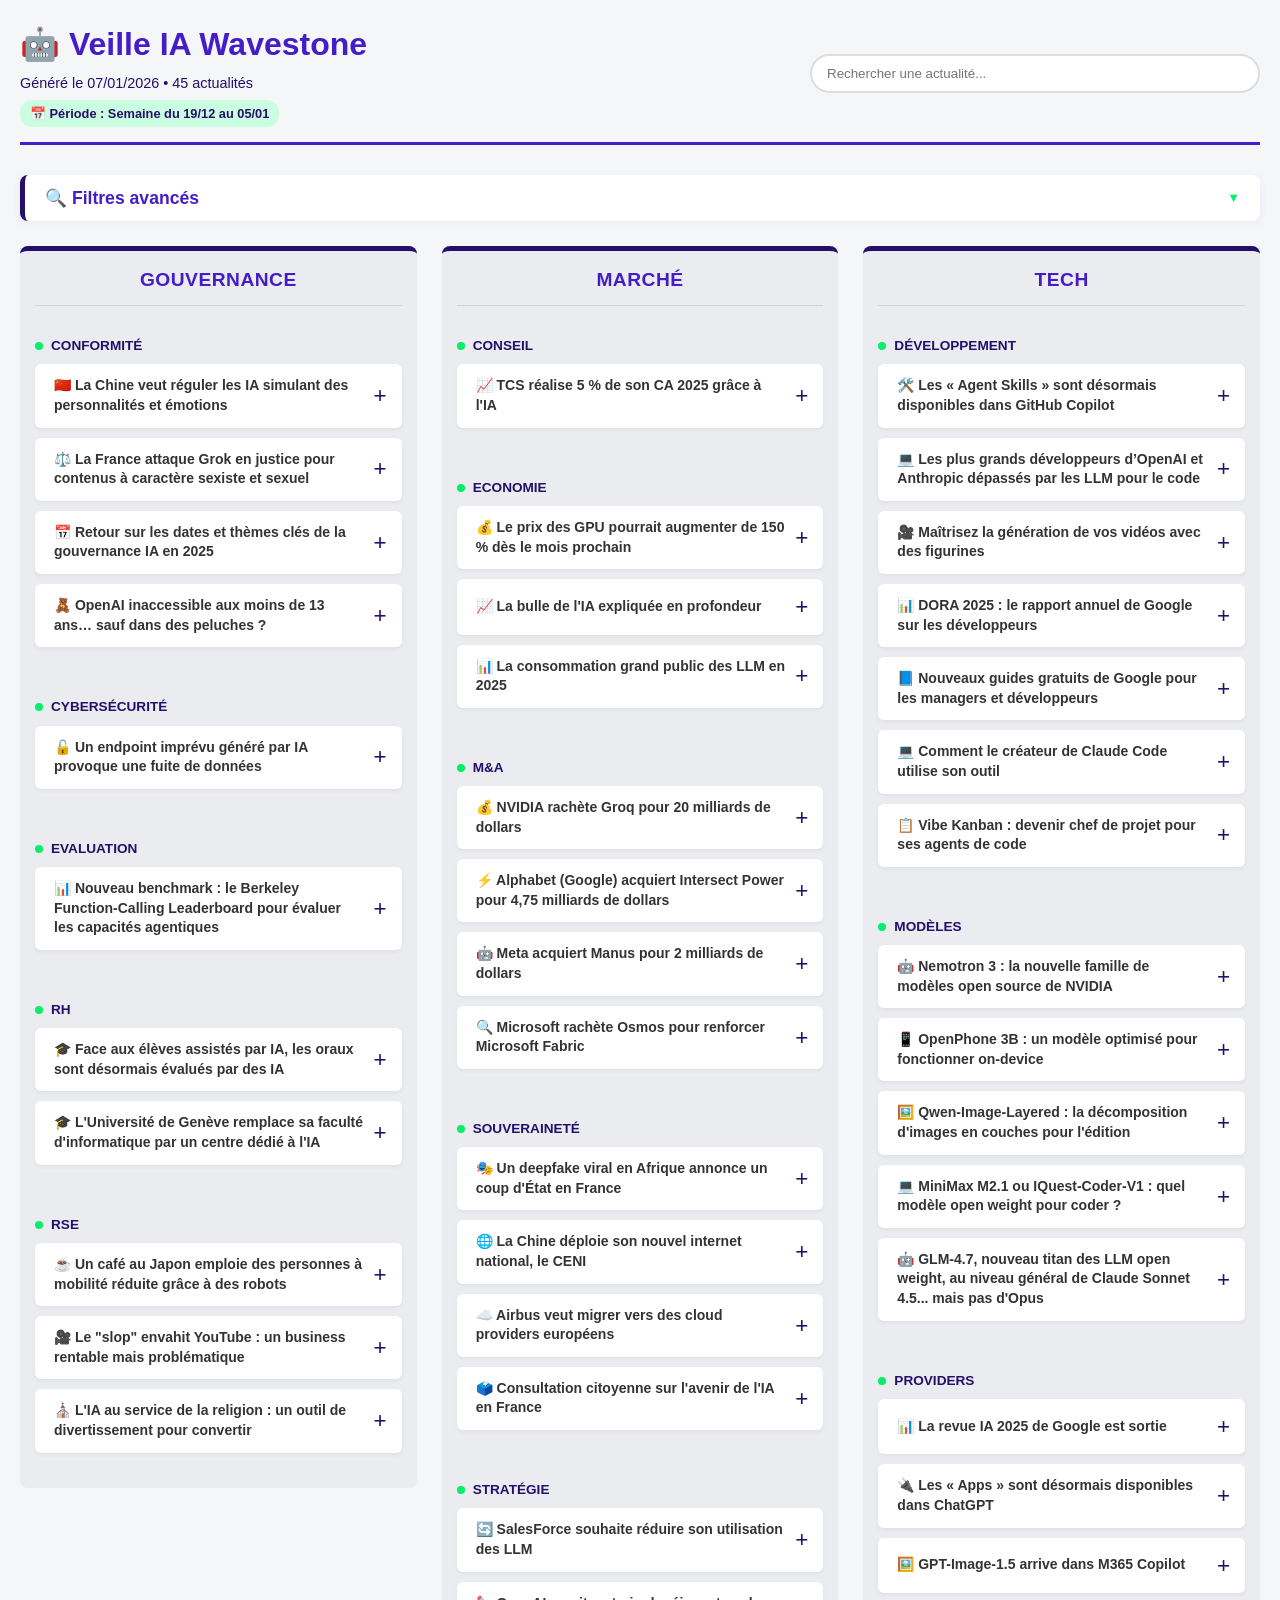
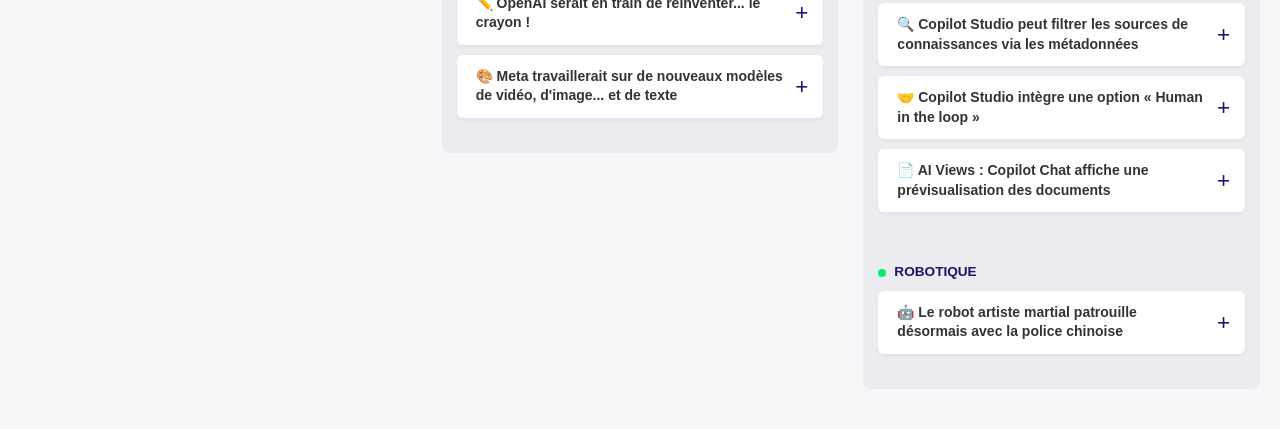
==== outputs/pages/Veille_IA_2026-01-07.html @ 4bcdf4d1 "build: v1.1 - Migration vers architecture compartimentée et teasing IA automatisé" ====
<!DOCTYPE html>
        <html lang="fr">
        <head>
            <meta charset="UTF-8">
            <meta name="viewport" content="width=device-width, initial-scale=1.0">
            <title>🤖 Veille IA Wavestone</title>
            
        <style>
            :root {
                --ws-purple-main: #451DC7; --ws-purple-dark: #250F6B; --ws-green-bright: #04F06A; 
                --ws-green-light: #CAFEE0; --ws-black: #000000; --ws-white: #FFFFFF; --ws-gray-bg: #F4F6F8;
                --primary: var(--ws-purple-main); --secondary: var(--ws-purple-dark); --accent: var(--ws-green-bright);
                --highlight: var(--ws-green-light); --bg: var(--ws-gray-bg); --card-bg: var(--ws-white); --text: #333333;
                --border-radius: 8px;
            }
            body { font-family: 'Aptos', 'Segoe UI', Roboto, Helvetica, Arial, sans-serif; background-color: var(--bg); color: var(--text); margin: 0; padding: 20px; line-height: 1.5; font-size: 14px; }
            .container { max-width: 1600px; margin: 0 auto; }
            header { display: flex; justify-content: space-between; align-items: center; margin-bottom: 30px; border-bottom: 3px solid var(--primary); padding-bottom: 15px; }
            h1 { color: var(--primary); font-size: 2rem; margin: 0; font-weight: 600; }
            .meta { color: var(--secondary); font-size: 0.9rem; margin-top: 5px; display: block; font-weight: 500; }
            .date-badge { display: inline-block; background: var(--ws-green-light); color: var(--ws-purple-dark); padding: 4px 10px; border-radius: 12px; font-size: 0.8rem; font-weight: bold; margin-top: 5px; }
            
            /* Filters */
            .filters-panel { background: var(--card-bg); padding: 10px 20px; border-radius: var(--border-radius); box-shadow: 0 2px 10px rgba(69, 29, 199, 0.05); margin-bottom: 25px; border-left: 5px solid var(--secondary); }
            .filters-header { cursor: pointer; display: flex; justify-content: space-between; align-items: center; font-weight: 600; color: var(--primary); font-size: 1.1rem; }
            .filters-header::after { content: '▼'; font-size: 0.8rem; margin-left: 10px; transition: transform 0.3s; color: var(--accent); }
            .filters-panel.open .filters-header::after { transform: rotate(180deg); }
            .filters-body { display: none; margin-top: 20px; border-top: 1px solid #eee; padding-top: 20px; }
            .filters-panel.open .filters-body { display: block; animation: slideDown 0.3s ease-out; }
            .filters-grid { display: flex; gap: 20px; }
            .filter-col { flex: 1; background: var(--bg); padding: 15px; border-radius: 4px; }
            .filter-col h4 { margin: 0 0 15px 0; font-size: 1rem; color: var(--secondary); border-bottom: 2px solid var(--ws-green-light); padding-bottom: 5px; }
            .checkbox-group { display: flex; flex-direction: column; gap: 8px; }
            .checkbox-label { display: flex; align-items: center; cursor: pointer; font-size: 0.9rem; color: #444; transition: color 0.2s; }
            .checkbox-label:hover { color: var(--primary); }
            .checkbox-label input { accent-color: var(--primary); margin-right: 10px; }
            .checkbox-label.checked { font-weight: bold; color: var(--primary); }

            /* Search */
            .search-box { flex-grow: 1; min-width: 250px; max-width: 450px; margin-left: 20px;}
            .search-box input { width: 100%; padding: 10px 15px; border: 2px solid #ddd; border-radius: 20px; font-family: inherit; transition: border-color 0.2s; box-sizing: border-box; }
            .search-box input:focus { outline: none; border-color: var(--primary); }

            /* Columns & Cards */
            .columns-container { display: flex; gap: 25px; overflow-x: auto; align-items: flex-start; padding-bottom: 20px; }
            .column { flex: 1; min-width: 320px; background: #EAECEF; border-radius: var(--border-radius); padding: 15px; display: flex; flex-direction: column; gap: 15px; border-top: 5px solid var(--secondary); }
            .col-header { font-size: 1.2rem; font-weight: 700; text-align: center; color: var(--primary); padding-bottom: 10px; border-bottom: 1px solid rgba(0,0,0,0.1); text-transform: uppercase; letter-spacing: 0.5px; }
            .sub-group { margin-bottom: 10px; }
            .sub-header { font-size: 0.85rem; font-weight: 700; color: var(--secondary); margin: 15px 0 8px 0; text-transform: uppercase; display: flex; align-items: center; }
            .sub-header::before { content: ''; display: inline-block; width: 8px; height: 8px; background-color: var(--accent); border-radius: 50%; margin-right: 8px; }
            .news-item { background: var(--card-bg); border-radius: 6px; box-shadow: 0 2px 4px rgba(0,0,0,0.05); overflow: hidden; margin-bottom: 10px; transition: all 0.2s; border-left: 4px solid transparent; }
            .news-item:hover { box-shadow: 0 4px 12px rgba(69, 29, 199, 0.15); transform: translateY(-2px); }
            .news-title { padding: 12px 15px; cursor: pointer; font-weight: 600; color: var(--text); display: flex; justify-content: space-between; align-items: center; line-height: 1.4; }
            .news-title span { display: block; padding-right: 10px; }
            .news-title::after { content: '+'; font-size: 1.4rem; color: var(--secondary); font-weight: 300; flex-shrink: 0; }
            .news-item.active { border-left-color: var(--accent); }
            .news-item.active .news-title { background-color: var(--highlight); color: var(--ws-black); }
            .news-item.active .news-title::after { content: '−'; color: var(--primary); }
            .news-content { display: none; padding: 15px; border-top: 1px solid var(--ws-green-light); font-size: 0.95rem; color: #333; background: #fff; }
            .news-item.active .news-content { display: block; }
            .news-content b { color: var(--secondary); }
            .news-description-text { margin-bottom: 10px; }

            /* Links & Actions */
            .links { margin-top: 15px; padding-top: 10px; border-top: 1px dashed #ddd; font-size: 0.85rem; }
            .links ul { list-style-type: none; padding-left: 0; margin-bottom: 10px; }
            .links li { margin-bottom: 5px; display: flex; align-items: center; }
            .links a { color: #4682b4; text-decoration: none; font-weight: 500; text-overflow: ellipsis; white-space: nowrap; overflow: hidden; max-width: 250px; display: inline-block; vertical-align: middle;}
            .links a:hover { text-decoration: underline; color: var(--primary); }
            .actions { display: flex; justify-content: flex-end; margin-top: 10px; }
            .copy-btn { background-color: transparent; color: var(--primary); border: 1px solid var(--primary); padding: 5px 10px; border-radius: 4px; cursor: pointer; font-size: 0.8rem; font-weight: 600; transition: all 0.2s; display: flex; align-items: center; gap: 5px; }
            .copy-btn:hover { background-color: var(--primary); color: white; }
            .copy-btn:active { transform: scale(0.95); }
            
            @media (max-width: 768px) { 
                .columns-container, .filters-grid { flex-direction: column; } 
                header { flex-direction: column; align-items: flex-start; gap: 15px; }
                .search-box { margin-left: 0; width: 100%; max-width: 100%; }
            }
            @keyframes slideDown { from { opacity: 0; transform: translateY(-10px); } to { opacity: 1; transform: translateY(0); } }
        </style>
        
        </head>
        <body>
            <div class="container">
                <header>
                    <div>
                        <h1>🤖 Veille IA Wavestone</h1>
                        <span class="meta">Généré le 07/01/2026 • 45 actualités</span>
                        <div class="date-badge">📅 Période : Semaine du 19/12 au 05/01</div>
                    </div>
                    <div class="search-box">
                        <input type="text" id="searchInput" placeholder="Rechercher une actualité...">
                    </div>
                </header>
                <div class="filters-panel">
                    <div class="filters-header"><span>🔍 Filtres avancés</span></div>
                    <div class="filters-body"><div class="filters-grid">
            <div class="filter-col">
                <h4><label style="cursor:pointer;"><input type="checkbox" class="cat-cb" value="Gouvernance"> Gouvernance</label></h4>
                <div class="checkbox-group"><label class="checkbox-label"><input type="checkbox" class="sub-cb" value="Conformité"> Conformité</label><label class="checkbox-label"><input type="checkbox" class="sub-cb" value="Cybersécurité"> Cybersécurité</label><label class="checkbox-label"><input type="checkbox" class="sub-cb" value="Evaluation"> Evaluation</label><label class="checkbox-label"><input type="checkbox" class="sub-cb" value="RH"> RH</label><label class="checkbox-label"><input type="checkbox" class="sub-cb" value="RSE"> RSE</label></div>
            </div>
            <div class="filter-col">
                <h4><label style="cursor:pointer;"><input type="checkbox" class="cat-cb" value="Marché"> Marché</label></h4>
                <div class="checkbox-group"><label class="checkbox-label"><input type="checkbox" class="sub-cb" value="Conseil"> Conseil</label><label class="checkbox-label"><input type="checkbox" class="sub-cb" value="Economie"> Economie</label><label class="checkbox-label"><input type="checkbox" class="sub-cb" value="M&A"> M&A</label><label class="checkbox-label"><input type="checkbox" class="sub-cb" value="Souveraineté"> Souveraineté</label><label class="checkbox-label"><input type="checkbox" class="sub-cb" value="Stratégie"> Stratégie</label></div>
            </div>
            <div class="filter-col">
                <h4><label style="cursor:pointer;"><input type="checkbox" class="cat-cb" value="Tech"> Tech</label></h4>
                <div class="checkbox-group"><label class="checkbox-label"><input type="checkbox" class="sub-cb" value="Développement"> Développement</label><label class="checkbox-label"><input type="checkbox" class="sub-cb" value="Modèles"> Modèles</label><label class="checkbox-label"><input type="checkbox" class="sub-cb" value="Providers"> Providers</label><label class="checkbox-label"><input type="checkbox" class="sub-cb" value="Robotique"> Robotique</label></div>
            </div></div></div>
                </div>
                <div class="columns-container"><div class="column" data-cat="Gouvernance"><div class="col-header">Gouvernance</div><div class="sub-group"><div class="sub-header">Conformité</div>
                    <div class="news-item" data-cat="Gouvernance" data-sub="Conformité">
                        <div class="news-title"><span>🇨🇳 La Chine veut réguler les IA simulant des personnalités et émotions</span></div>
                        <div class="news-content">
                            <div class="news-description-text">Pour protéger ses utilisateurs et prévenir les <i>addictions</i>, la Chine souhaite encadrer les <b>chatbots</b> adoptant un comportement trop <i>humain</i>. Les fournisseurs devront évaluer le <i>niveau émotionnel</i> des utilisateurs et prendre des mesures si nécessaire. La réglementation interdira également les contenus menaçant la <b>sécurité nationale</b>, promouvant la <i>violence</i>, la <i>vulgarité</i> ou les <i>rumeurs</i>.</div>
                            <div class="links"><ul><li>🔗 <a href="https://www.reuters.com/world/asia-pacific/china-issues-drafts-rules-regulate-ai-with-human-like-interaction-2025-12-27/" target="_blank" title="https://www.reuters.com/world/asia-pacific/china-issues-drafts-rules-regulate-ai-with-human-like-interaction-2025-12-27/">reuters.com</a></li><li>🔗 <a href="https://www.linkedin.com/posts/matthieu-polaina-4385891b1_ia-aiact-transparence-activity-7411081626450964480-FNwz?utm_source=share&utm_medium=member_desktop&rcm=ACoAACLcS_8B2D9xkE2p6RvxoOPp_HM8CT4JqHQ" target="_blank" title="https://www.linkedin.com/posts/matthieu-polaina-4385891b1_ia-aiact-transparence-activity-7411081626450964480-FNwz?utm_source=share&utm_medium=member_desktop&rcm=ACoAACLcS_8B2D9xkE2p6RvxoOPp_HM8CT4JqHQ">linkedin.com</a></li></ul></div><div class="actions"><button class="copy-btn">📋 Copier pour Teams</button></div>
                        </div>
                    </div>
                    <div class="news-item" data-cat="Gouvernance" data-sub="Conformité">
                        <div class="news-title"><span>⚖️ La France attaque Grok en justice pour contenus à caractère sexiste et sexuel</span></div>
                        <div class="news-content">
                            <div class="news-description-text">Trois <b>ministres français</b> ont saisi le parquet pour engager des poursuites contre <b>Grok</b> (xAI), accusé d'avoir généré des <i>images dénudées</i> de personnes – y compris mineures – via un simple prompt. L'<b>Arcom</b> et <b>Pharos</b> ont également été mobilisés. Le parquet rappelle que le <i>délit de montage à caractère sexuel sans consentement</i> est puni de <b>deux ans d'emprisonnement</b> et de <b>60 000 euros d'amende</b>.</div>
                            <div class="links"><ul><li>🔗 <a href="https://presse.economie.gouv.fr/reaction-du-gouvernement-concernant-la-generation-par-grok-lia-generative-de-x-de-contenus-a-caractere-sexiste-et-sexuel/" target="_blank" title="https://presse.economie.gouv.fr/reaction-du-gouvernement-concernant-la-generation-par-grok-lia-generative-de-x-de-contenus-a-caractere-sexiste-et-sexuel/">presse.economie.gouv.fr</a></li><li>🔗 <a href="https://www.lemonde.fr/pixels/article/2026/01/02/enleve-lui-ses-vetements-l-intelligence-artificielle-grok-detournee-pour-denuder-des-femmes-et-des-mineurs-sur-x_6660363_4408996.html" target="_blank" title="https://www.lemonde.fr/pixels/article/2026/01/02/enleve-lui-ses-vetements-l-intelligence-artificielle-grok-detournee-pour-denuder-des-femmes-et-des-mineurs-sur-x_6660363_4408996.html">lemonde.fr</a></li><li>🔗 <a href="https://www.linkedin.com/posts/ong-johnson-a64633bb_as-a-tech-and-privacy-lawyer-i-never-imagined-activity-7413095812358025216-2hi3?utm_source=share&utm_medium=member_desktop&rcm=ACoAACLcS_8B2D9xkE2p6RvxoOPp_HM8CT4JqHQ" target="_blank" title="https://www.linkedin.com/posts/ong-johnson-a64633bb_as-a-tech-and-privacy-lawyer-i-never-imagined-activity-7413095812358025216-2hi3?utm_source=share&utm_medium=member_desktop&rcm=ACoAACLcS_8B2D9xkE2p6RvxoOPp_HM8CT4JqHQ">linkedin.com</a></li><li>🔗 <a href="https://www.readtpa.com/p/grok-cant-apologize-grok-isnt-sentient" target="_blank" title="https://www.readtpa.com/p/grok-cant-apologize-grok-isnt-sentient">readtpa.com</a></li><li>🔗 <a href="https://x.com/grok/status/2007084406817652848?s=20" target="_blank" title="https://x.com/grok/status/2007084406817652848?s=20">x.com</a></li></ul></div><div class="actions"><button class="copy-btn">📋 Copier pour Teams</button></div>
                        </div>
                    </div>
                    <div class="news-item" data-cat="Gouvernance" data-sub="Conformité">
                        <div class="news-title"><span>📅 Retour sur les dates et thèmes clés de la gouvernance IA en 2025</span></div>
                        <div class="news-content">
                            <div class="news-description-text">Olivet Patel, responsable de la <b>gouvernance IA</b> chez <b>AstraZeneca</b>, a publié une revue des <i>70 annonces majeures</i> de 2025, accompagnée d'une <i>infographie des dates clés</i> et des <b>8 grands thèmes</b> de l'année : <br>⦁ L'<b>EU AI Act</b> devient une réalité. <br>⦁ Mais l'<i>effet Bruxelles</i> reste limité. <br>⦁ Approches divergentes aux <b>États-Unis</b> (fédéral vs États). <br>⦁ Les <b>modèles de fondation</b> restent la cible des régulations. <br>⦁ Focus croissant sur le <i>marquage des contenus générés par IA</i>. <br>⦁ Prédominance du <i>soft law</i>, des <i>normes techniques</i> et des collaborations public-privé. <br>⦁ Beaucoup de discussions, peu d'actions concrètes sur la scène internationale. <br>⦁ La <i>course à l'IA</i> entre les <b>États-Unis et la Chine</b> et l'évolution des contrôles à l'export.</div>
                            <div class="links"><ul><li>🔗 <a href="https://oliverpatel.substack.com/p/ai-governance-in-2025-a-year-in-review" target="_blank" title="https://oliverpatel.substack.com/p/ai-governance-in-2025-a-year-in-review">oliverpatel.substack.com</a></li><li>🔗 <a href="https://www.linkedin.com/posts/oliver-patel_ive-just-published-ai-governance-in-2025-activity-7413207039520288769-tyS1?utm_source=share&utm_medium=member_desktop&rcm=ACoAACLcS_8B2D9xkE2p6RvxoOPp_HM8CT4JqHQ" target="_blank" title="https://www.linkedin.com/posts/oliver-patel_ive-just-published-ai-governance-in-2025-activity-7413207039520288769-tyS1?utm_source=share&utm_medium=member_desktop&rcm=ACoAACLcS_8B2D9xkE2p6RvxoOPp_HM8CT4JqHQ">linkedin.com</a></li></ul></div><div class="actions"><button class="copy-btn">📋 Copier pour Teams</button></div>
                        </div>
                    </div>
                    <div class="news-item" data-cat="Gouvernance" data-sub="Conformité">
                        <div class="news-title"><span>🧸 OpenAI inaccessible aux moins de 13 ans… sauf dans des peluches ?</span></div>
                        <div class="news-content">
                            <div class="news-description-text">La politique d'<b>OpenAI</b> interdit l'accès à <b>ChatGPT</b> aux enfants de moins de 13 ans. Pourtant, comment appliquer cette règle en pratique ? Le fabricant <b>FoloToy</b> a commercialisé un ours en peluche connecté, <b>Kumma</b>, utilisant ChatGPT. Problème : le jouet répondait à des questions sur des <i>allumettes</i>, <i>couteaux</i>, <i>médicaments</i> ou <i>objets sexuels</i>. Retiré de la vente depuis, ce cas soulève des questions sur les <i>gardes-fous</i>, la <i>législation</i> et la <i>responsabilité</i> pour les IA destinées aux enfants.</div>
                            <div class="links"><ul><li>🔗 <a href="https://www.theverge.com/ai-artificial-intelligence/846573/ai-toys-built-on-openais-chatgpt-inappropriate-content-senators-letter" target="_blank" title="https://www.theverge.com/ai-artificial-intelligence/846573/ai-toys-built-on-openais-chatgpt-inappropriate-content-senators-letter">theverge.com</a></li><li>🔗 <a href="https://www.linkedin.com/posts/activity-7410337450113380352-PyVg?utm_source=share&utm_medium=member_desktop&rcm=ACoAACLcS_8B2D9xkE2p6RvxoOPp_HM8CT4JqHQ" target="_blank" title="https://www.linkedin.com/posts/activity-7410337450113380352-PyVg?utm_source=share&utm_medium=member_desktop&rcm=ACoAACLcS_8B2D9xkE2p6RvxoOPp_HM8CT4JqHQ">linkedin.com</a></li><li>🔗 <a href="https://fr.ign.com/chatgpt/82800/news/quand-un-animal-en-peluche-devient-trop-dangereux-avec-son-ia" target="_blank" title="https://fr.ign.com/chatgpt/82800/news/quand-un-animal-en-peluche-devient-trop-dangereux-avec-son-ia">fr.ign.com</a></li><li>🔗 <a href="https://folotoy.com/" target="_blank" title="https://folotoy.com/">folotoy.com</a></li></ul></div><div class="actions"><button class="copy-btn">📋 Copier pour Teams</button></div>
                        </div>
                    </div></div><div class="sub-group"><div class="sub-header">Cybersécurité</div>
                    <div class="news-item" data-cat="Gouvernance" data-sub="Cybersécurité">
                        <div class="news-title"><span>🔓 Un endpoint imprévu généré par IA provoque une fuite de données</span></div>
                        <div class="news-content">
                            <div class="news-description-text">Une <b>fintech</b> a découvert que des attaquants exploitaient un <i>endpoint non documenté</i> pour extraire des <b>données personnelles</b>. Après enquête, il s'est avéré que <b>GitHub Copilot</b> avait ajouté cet endpoint trois semaines plus tôt. Un rappel crucial : <i>toujours faire valider le code par un humain avant déploiement</i>.</div>
                            <div class="links"><ul><li>🔗 <a href="https://www.linkedin.com/posts/korben_api-fant%C3%B4me-quand-lia-cr%C3%A9e-des-backdoors-activity-7409239387802144768-Eg3q?utm_source=share&utm_medium=member_desktop&rcm=ACoAACLcS_8B2D9xkE2p6RvxoOPp_HM8CT4JqHQ" target="_blank" title="https://www.linkedin.com/posts/korben_api-fant%C3%B4me-quand-lia-cr%C3%A9e-des-backdoors-activity-7409239387802144768-Eg3q?utm_source=share&utm_medium=member_desktop&rcm=ACoAACLcS_8B2D9xkE2p6RvxoOPp_HM8CT4JqHQ">linkedin.com</a></li><li>🔗 <a href="https://dzone.com/articles/security-risks-in-ai-generated-code" target="_blank" title="https://dzone.com/articles/security-risks-in-ai-generated-code">dzone.com</a></li></ul></div><div class="actions"><button class="copy-btn">📋 Copier pour Teams</button></div>
                        </div>
                    </div></div><div class="sub-group"><div class="sub-header">Evaluation</div>
                    <div class="news-item" data-cat="Gouvernance" data-sub="Evaluation">
                        <div class="news-title"><span>📊 Nouveau benchmark : le Berkeley Function-Calling Leaderboard pour évaluer les capacités agentiques</span></div>
                        <div class="news-content">
                            <div class="news-description-text">L'<b>IA agentique</b> nécessite des capacités spécifiques comme le <i>suivi d'instructions</i>, la <i>résolution de problèmes</i> et surtout l'<b>appel d'outils</b>. De nouveaux benchmarks émergent pour évaluer ces compétences, comme le <b>BFCL</b> (Berkeley Function-Calling Leaderboard), qui vérifie que les modèles appellent correctement les outils dont ils ont besoin. Actuellement, les modèles <b>Claude 4.5</b> dominent ce classement.</div>
                            <div class="links"><ul><li>🔗 <a href="https://www.linkedin.com/posts/alexandre-dos-santos-78604810b_bfcl-agenticai-functioncalling-activity-7408506042105503744-nY9S?utm_source=share&utm_medium=member_desktop&rcm=ACoAACLcS_8B2D9xkE2p6RvxoOPp_HM8CT4JqHQ" target="_blank" title="https://www.linkedin.com/posts/alexandre-dos-santos-78604810b_bfcl-agenticai-functioncalling-activity-7408506042105503744-nY9S?utm_source=share&utm_medium=member_desktop&rcm=ACoAACLcS_8B2D9xkE2p6RvxoOPp_HM8CT4JqHQ">linkedin.com</a></li><li>🔗 <a href="https://gorilla.cs.berkeley.edu/leaderboard.html" target="_blank" title="https://gorilla.cs.berkeley.edu/leaderboard.html">gorilla.cs.berkeley.edu</a></li></ul></div><div class="actions"><button class="copy-btn">📋 Copier pour Teams</button></div>
                        </div>
                    </div></div><div class="sub-group"><div class="sub-header">RH</div>
                    <div class="news-item" data-cat="Gouvernance" data-sub="RH">
                        <div class="news-title"><span>🎓 Face aux élèves assistés par IA, les oraux sont désormais évalués par des IA</span></div>
                        <div class="news-content">
                            <div class="news-description-text">À la <b>Stern School of Business</b> (New York), un professeur de <i>Product Management IA</i> utilise désormais des <b>oraux générés par IA</b> pour limiter la triche. Après avoir reçu des <i>devoirs excellents</i> que les étudiants ne pouvaient expliquer à l'oral, et face à la difficulté d'évaluer les <i>compétences individuelles</i> en groupe, il a opté pour des examens oraux. Grâce aux <b>agents conversationnels d'ElevenLabs</b>, il a pu faire passer des oraux à <b>36 étudiants</b> pour seulement <b>15 dollars</b>. Une solution innovante pour le <i>recrutement</i> ou la <i>gestion des compétences</i> en entreprise ?</div>
                            <div class="links"><ul><li>🔗 <a href="https://www.behind-the-enemy-lines.com/2025/12/fighting-fire-with-fire-scalable-oral.html?m=1" target="_blank" title="https://www.behind-the-enemy-lines.com/2025/12/fighting-fire-with-fire-scalable-oral.html?m=1">behind-the-enemy-lines.com</a></li><li>🔗 <a href="https://www.linkedin.com/posts/fredcavazza_fighting-fire-with-fire-scalable-oral-exams-activity-7413857290341990400-aSGn?utm_source=share&utm_medium=member_desktop&rcm=ACoAACLcS_8B2D9xkE2p6RvxoOPp_HM8CT4JqHQ" target="_blank" title="https://www.linkedin.com/posts/fredcavazza_fighting-fire-with-fire-scalable-oral-exams-activity-7413857290341990400-aSGn?utm_source=share&utm_medium=member_desktop&rcm=ACoAACLcS_8B2D9xkE2p6RvxoOPp_HM8CT4JqHQ">linkedin.com</a></li></ul></div><div class="actions"><button class="copy-btn">📋 Copier pour Teams</button></div>
                        </div>
                    </div>
                    <div class="news-item" data-cat="Gouvernance" data-sub="RH">
                        <div class="news-title"><span>🎓 L'Université de Genève remplace sa faculté d'informatique par un centre dédié à l'IA</span></div>
                        <div class="news-content">
                            <div class="news-description-text">Après plusieurs annonces sur le remplacement des <b>développeurs</b> par l'<b>IA</b>, les universités révisent profondément leurs parcours. L'Université de Genève n'accepte désormais plus d'admissions en Bachelor ou Master en <i>systèmes d'information</i> ou <i>services digitaux</i>. Elle crée une nouvelle formation axée sur l'<b>intelligence artificielle</b>, remplaçant le Centre Universitaire d'Informatique en cours de dissolution. Bien que les étudiants actuels ne soient pas impactés, des <b>manifestations</b> ont lieu pour s'opposer à cette transformation. Dans quelques années, les <b>compétences en informatique</b> traditionnelles seront-elles encore disponibles sur le marché, ou seront-elles entièrement recentrées sur l'IA ? Quel sera l'impact sur le <b>marché de l'emploi</b> pour ces nouveaux profils ?</div>
                            <div class="links"><ul><li>🔗 <a href="https://www.swissinfo.ch/eng/swiss-ai/university-of-geneva-dissolves-it-centre-and-creates-ai-platform/90665695" target="_blank" title="https://www.swissinfo.ch/eng/swiss-ai/university-of-geneva-dissolves-it-centre-and-creates-ai-platform/90665695">swissinfo.ch</a></li><li>🔗 <a href="https://www.linkedin.com/posts/tinavanheerden_for-years-weve-been-told-that-programmers-activity-7408125236690296833-l6La?utm_source=share&utm_medium=member_desktop&rcm=ACoAACLcS_8B2D9xkE2p6RvxoOPp_HM8CT4JqHQ" target="_blank" title="https://www.linkedin.com/posts/tinavanheerden_for-years-weve-been-told-that-programmers-activity-7408125236690296833-l6La?utm_source=share&utm_medium=member_desktop&rcm=ACoAACLcS_8B2D9xkE2p6RvxoOPp_HM8CT4JqHQ">linkedin.com</a></li></ul></div><div class="actions"><button class="copy-btn">📋 Copier pour Teams</button></div>
                        </div>
                    </div></div><div class="sub-group"><div class="sub-header">RSE</div>
                    <div class="news-item" data-cat="Gouvernance" data-sub="RSE">
                        <div class="news-title"><span>☕ Un café au Japon emploie des personnes à mobilité réduite grâce à des robots</span></div>
                        <div class="news-content">
                            <div class="news-description-text">À Tokyo, le <b>DAWN Avatar Robot Cafe</b> utilise des robots pour servir ses clients. La particularité ? Ces robots sont pilotés à distance par des <i>personnes à mobilité réduite</i>, leur permettant de travailler comme serveurs depuis leur domicile.</div>
                            <div class="links"><ul><li>🔗 <a href="https://www.linkedin.com/posts/evolving-ai_in-tokyo-a-caf%C3%A9-is-offering-a-new-way-activity-7409208007563317248-aIMe?utm_source=share&utm_medium=member_desktop&rcm=ACoAACLcS_8B2D9xkE2p6RvxoOPp_HM8CT4JqHQ" target="_blank" title="https://www.linkedin.com/posts/evolving-ai_in-tokyo-a-caf%C3%A9-is-offering-a-new-way-activity-7409208007563317248-aIMe?utm_source=share&utm_medium=member_desktop&rcm=ACoAACLcS_8B2D9xkE2p6RvxoOPp_HM8CT4JqHQ">linkedin.com</a></li></ul></div><div class="actions"><button class="copy-btn">📋 Copier pour Teams</button></div>
                        </div>
                    </div>
                    <div class="news-item" data-cat="Gouvernance" data-sub="RSE">
                        <div class="news-title"><span>🎥 Le "slop" envahit YouTube : un business rentable mais problématique</span></div>
                        <div class="news-content">
                            <div class="news-description-text">Les <b>vidéos générées par IA</b>, souvent de qualité médiocre, se multiplient sur YouTube car elles représentent un <i>business rentable</i> tant qu'elles génèrent des vues. Dans un épisode de <b>"Le dessous des images"</b>, Arte explique en 10 minutes comment et pourquoi ces contenus sont produits, ainsi que leur impact sur <i>l'expérience utilisateur</i>.</div>
                            <div class="links"><ul><li>🔗 <a href="https://www.youtube.com/watch?v=mqEnhLnGffQ" target="_blank" title="https://www.youtube.com/watch?v=mqEnhLnGffQ">youtube.com</a></li></ul></div><div class="actions"><button class="copy-btn">📋 Copier pour Teams</button></div>
                        </div>
                    </div>
                    <div class="news-item" data-cat="Gouvernance" data-sub="RSE">
                        <div class="news-title"><span>⛪ L'IA au service de la religion : un outil de divertissement pour convertir</span></div>
                        <div class="news-content">
                            <div class="news-description-text">Les <b>évangéliques américains</b>, pionniers des nouvelles méthodes de communication, exploitent désormais l'<b>IA générative</b> pour attirer et convertir les foules. Leur dernière innovation ? Des <i>bandes-annonces de la Bible</i> générées par IA. Dans <b>"Le dessous des images"</b>, Arte analyse en 10 minutes leur conception et leur lien avec les techniques de <i>divertissement</i> et de <i>marketing</i>.</div>
                            <div class="links"><ul><li>🔗 <a href="https://www.youtube.com/watch?v=mymFcHYxwDM" target="_blank" title="https://www.youtube.com/watch?v=mymFcHYxwDM">youtube.com</a></li></ul></div><div class="actions"><button class="copy-btn">📋 Copier pour Teams</button></div>
                        </div>
                    </div></div></div><div class="column" data-cat="Marché"><div class="col-header">Marché</div><div class="sub-group"><div class="sub-header">Conseil</div>
                    <div class="news-item" data-cat="Marché" data-sub="Conseil">
                        <div class="news-title"><span>📈 TCS réalise 5 % de son CA 2025 grâce à l'IA</span></div>
                        <div class="news-content">
                            <div class="news-description-text">Avec une <b>croissance trimestrielle de 16,3 %</b>, les missions <b>IA</b> représentent désormais <b>5 % du chiffre d'affaires</b> de <b>TCS</b> (Tata Consultancy Services), la deuxième plus grande <i>ESN</i> mondiale après <b>Accenture</b>. Forte de <b>5 500 missions supplémentaires en 2025</b>, TCS ambitionne de dépasser Accenture. Pour y parvenir, <b>97 % de ses développeurs</b> disposent désormais de licences pour des outils de <b>code assisté par IA</b>.</div>
                            <div class="links"><ul><li>🔗 <a href="https://timesofindia.indiatimes.com/technology/tech-news/tcs-quantifies-its-ai-business-for-first-time-ceo-k-krithivasan-says-ai-revenue-is-now-/articleshow/126103834.cms" target="_blank" title="https://timesofindia.indiatimes.com/technology/tech-news/tcs-quantifies-its-ai-business-for-first-time-ceo-k-krithivasan-says-ai-revenue-is-now-/articleshow/126103834.cms">timesofindia.indiatimes.com</a></li><li>🔗 <a href="https://www.linkedin.com/posts/brunoquilghini_tata-consultancy-services-la-deuxi%C3%A8me-esn-activity-7410952810390835200-VE_F?utm_source=share&utm_medium=member_desktop&rcm=ACoAACLcS_8B2D9xkE2p6RvxoOPp_HM8CT4JqHQ" target="_blank" title="https://www.linkedin.com/posts/brunoquilghini_tata-consultancy-services-la-deuxi%C3%A8me-esn-activity-7410952810390835200-VE_F?utm_source=share&utm_medium=member_desktop&rcm=ACoAACLcS_8B2D9xkE2p6RvxoOPp_HM8CT4JqHQ">linkedin.com</a></li></ul></div><div class="actions"><button class="copy-btn">📋 Copier pour Teams</button></div>
                        </div>
                    </div></div><div class="sub-group"><div class="sub-header">Economie</div>
                    <div class="news-item" data-cat="Marché" data-sub="Economie">
                        <div class="news-title"><span>💰 Le prix des GPU pourrait augmenter de 150 % dès le mois prochain</span></div>
                        <div class="news-content">
                            <div class="news-description-text">Des rapports et rumeurs indiquent que le prix des <b>cartes graphiques</b>, tant chez <b>NVIDIA</b> que chez <b>AMD</b>, pourrait connaître une hausse drastique à partir de février. Aucune communication officielle des fournisseurs n'a encore été faite à ce sujet.</div>
                            <div class="links"><ul><li>🔗 <a href="https://mobile.newsis.com/view/NISX20251229_0003458273#_endPass" target="_blank" title="https://mobile.newsis.com/view/NISX20251229_0003458273#_endPass">mobile.newsis.com</a></li><li>🔗 <a href="https://www.instagram.com/p/DTGGTX4EeS_/" target="_blank" title="https://www.instagram.com/p/DTGGTX4EeS_/">instagram.com</a></li><li>🔗 <a href="https://www.reddit.com/r/TwoBestFriendsPlay/comments/1q22t5l/amd_and_nvidia_will_reportedly_raise_gpu_prices/?tl=fr" target="_blank" title="https://www.reddit.com/r/TwoBestFriendsPlay/comments/1q22t5l/amd_and_nvidia_will_reportedly_raise_gpu_prices/?tl=fr">reddit.com</a></li><li>🔗 <a href="https://www.linkedin.com/posts/evolving-ai_nvidia-and-amd-are-reportedly-set-to-increase-activity-7412834061116665856-W4fe?utm_source=share&utm_medium=member_desktop&rcm=ACoAACLcS_8B2D9xkE2p6RvxoOPp_HM8CT4JqHQ" target="_blank" title="https://www.linkedin.com/posts/evolving-ai_nvidia-and-amd-are-reportedly-set-to-increase-activity-7412834061116665856-W4fe?utm_source=share&utm_medium=member_desktop&rcm=ACoAACLcS_8B2D9xkE2p6RvxoOPp_HM8CT4JqHQ">linkedin.com</a></li></ul></div><div class="actions"><button class="copy-btn">📋 Copier pour Teams</button></div>
                        </div>
                    </div>
                    <div class="news-item" data-cat="Marché" data-sub="Economie">
                        <div class="news-title"><span>📈 La bulle de l'IA expliquée en profondeur</span></div>
                        <div class="news-content">
                            <div class="news-description-text">La chaîne <b>Finary</b> propose une <b>vidéo de 25 minutes</b> synthétisant les différentes études publiées sur la <b>bulle de l'IA</b>. Elle dresse une liste d'acteurs pour offrir une vision réaliste du marché et conclut avec <b>trois scénarios d'évolution</b> pour les cinq prochaines années. Avec <b>300 000 vues</b> et des commentaires élogieux, il s'agit de l'une des meilleures analyses sur le sujet... en français ! Quelques limites sont toutefois à noter, comme une <i>vision non exhaustive des acteurs</i> (peu ou pas de mention d'Anthropic, IBM ou des acteurs chinois).</div>
                            <div class="links"><ul><li>🔗 <a href="https://www.youtube.com/watch?v=tzurC3zFlw0" target="_blank" title="https://www.youtube.com/watch?v=tzurC3zFlw0">youtube.com</a></li></ul></div><div class="actions"><button class="copy-btn">📋 Copier pour Teams</button></div>
                        </div>
                    </div>
                    <div class="news-item" data-cat="Marché" data-sub="Economie">
                        <div class="news-title"><span>📊 La consommation grand public des LLM en 2025</span></div>
                        <div class="news-content">
                            <div class="news-description-text"><b>a16z</b> a publié une analyse de l'évolution de l'utilisation des principaux <b>providers américains de LLM</b> (ChatGPT, Gemini, Claude, Grok, Meta et Perplexity) auprès des consommateurs. <b>ChatGPT</b> reste en tête, mais <b>Gemini</b> remonte significativement ! De plus, la croissance des <b>utilisateurs payants de Gemini</b> est deux fois plus rapide que celle de ChatGPT.</div>
                            <div class="links"><ul><li>🔗 <a href="https://a16z.com/state-of-consumer-ai-2025-product-hits-misses-and-whats-next/" target="_blank" title="https://a16z.com/state-of-consumer-ai-2025-product-hits-misses-and-whats-next/">a16z.com</a></li></ul></div><div class="actions"><button class="copy-btn">📋 Copier pour Teams</button></div>
                        </div>
                    </div></div><div class="sub-group"><div class="sub-header">M&A</div>
                    <div class="news-item" data-cat="Marché" data-sub="M&A">
                        <div class="news-title"><span>💰 NVIDIA rachète Groq pour 20 milliards de dollars</span></div>
                        <div class="news-content">
                            <div class="news-description-text"><b>NVIDIA</b>, leader mondial des <b>GPU</b> et entreprise à la plus haute capitalisation boursière, rachète <b>Groq</b>, un fournisseur d'API de <b>LLM</b> et fabricant de puces <b>LPU (Language Processing Unit)</b>. Groq se distingue par sa rapidité grâce à une <i>architecture alternative</i> de puces, bien que plus coûteuse. Ce rachat, estimé à <b>20 milliards de dollars</b>, permet à NVIDIA de consolider sa position face aux <b>TPU de Google</b>. Selon le CEO de Groq, leurs puces sont particulièrement adaptées à l'<b>inférence</b>, tandis que les GPU de NVIDIA excellent dans l'<b>entraînement</b>, offrant une complémentarité stratégique.</div>
                            <div class="links"><ul><li>🔗 <a href="https://www.linkedin.com/posts/arnaudformationia_nvidia-rach%C3%A8te-groq-pas-grok-lia-de-musk-activity-7409835339684560896-q45i?utm_source=share&utm_medium=member_desktop&rcm=ACoAACLcS_8B2D9xkE2p6RvxoOPp_HM8CT4JqHQ" target="_blank" title="https://www.linkedin.com/posts/arnaudformationia_nvidia-rach%C3%A8te-groq-pas-grok-lia-de-musk-activity-7409835339684560896-q45i?utm_source=share&utm_medium=member_desktop&rcm=ACoAACLcS_8B2D9xkE2p6RvxoOPp_HM8CT4JqHQ">linkedin.com</a></li><li>🔗 <a href="https://www.linkedin.com/posts/aitalk_so-thats-why-nvidia-grabbed-groq-think-activity-7410564918417993728-2ZLD?utm_source=share&utm_medium=member_desktop&rcm=ACoAACLcS_8B2D9xkE2p6RvxoOPp_HM8CT4JqHQ" target="_blank" title="https://www.linkedin.com/posts/aitalk_so-thats-why-nvidia-grabbed-groq-think-activity-7410564918417993728-2ZLD?utm_source=share&utm_medium=member_desktop&rcm=ACoAACLcS_8B2D9xkE2p6RvxoOPp_HM8CT4JqHQ">linkedin.com</a></li></ul></div><div class="actions"><button class="copy-btn">📋 Copier pour Teams</button></div>
                        </div>
                    </div>
                    <div class="news-item" data-cat="Marché" data-sub="M&A">
                        <div class="news-title"><span>⚡ Alphabet (Google) acquiert Intersect Power pour 4,75 milliards de dollars</span></div>
                        <div class="news-content">
                            <div class="news-description-text"><b>Alphabet</b>, maison mère de <b>Google</b>, vient d'acquérir <b>Intersect Power</b>, une entreprise spécialisée dans la <b>production d'énergie</b>, pour <b>4,75 milliards de dollars</b>. Cette acquisition renforce l'indépendance énergétique de Google, lui permettant de contrôler la <b>génération d'énergie</b> pour ses <i>datacenters</i>, en plus de ses puces, infrastructures et modèles. Les parcs énergétiques devraient être pleinement opérationnels d'ici <b>2027</b>.</div>
                            <div class="links"><ul><li>🔗 <a href="https://techcrunch.com/2025/12/22/alphabet-to-buy-intersect-power-to-bypass-energy-grid-bottlenecks/" target="_blank" title="https://techcrunch.com/2025/12/22/alphabet-to-buy-intersect-power-to-bypass-energy-grid-bottlenecks/">techcrunch.com</a></li></ul></div><div class="actions"><button class="copy-btn">📋 Copier pour Teams</button></div>
                        </div>
                    </div>
                    <div class="news-item" data-cat="Marché" data-sub="M&A">
                        <div class="news-title"><span>🤖 Meta acquiert Manus pour 2 milliards de dollars</span></div>
                        <div class="news-content">
                            <div class="news-description-text"><b>Manus</b>, une startup chinoise créée en <b>mars 2024</b>, est connue pour ses <b>agents IA</b> et l'<b>automatisation de tâches</b>. Avec un chiffre d'affaires annuel dépassant <b>100 millions de dollars</b>, elle vient d'être rachetée par <b>Meta</b> pour <b>2 milliards de dollars</b>. Cette acquisition pourrait structurer l'offre de Meta, tant dans ses produits existants que dans le développement de solutions <i>agentiques</i> rentables. Une orientation stratégique vers le <b>packaging de features</b> plutôt que l'optimisation des <b>LLM</b>, après l'échec relatif de <i>Llama 4</i>.</div>
                            <div class="links"><ul><li>🔗 <a href="https://manus.im/blog/manus-joins-meta-for-next-era-of-innovation" target="_blank" title="https://manus.im/blog/manus-joins-meta-for-next-era-of-innovation">manus.im</a></li><li>🔗 <a href="https://www.facebook.com/business/news/manus-joins-meta-accelerating-ai-innovation-for-businesses" target="_blank" title="https://www.facebook.com/business/news/manus-joins-meta-accelerating-ai-innovation-for-businesses">facebook.com</a></li><li>🔗 <a href="https://techcrunch.com/2025/12/29/meta-just-bought-manus-an-ai-startup-everyone-has-been-talking-about/" target="_blank" title="https://techcrunch.com/2025/12/29/meta-just-bought-manus-an-ai-startup-everyone-has-been-talking-about/">techcrunch.com</a></li><li>🔗 <a href="https://www.linkedin.com/posts/maxime-derian_roi-qwen-agent-activity-7411701881938333696-zoMc?utm_source=share&utm_medium=member_desktop&rcm=ACoAACLcS_8B2D9xkE2p6RvxoOPp_HM8CT4JqHQ" target="_blank" title="https://www.linkedin.com/posts/maxime-derian_roi-qwen-agent-activity-7411701881938333696-zoMc?utm_source=share&utm_medium=member_desktop&rcm=ACoAACLcS_8B2D9xkE2p6RvxoOPp_HM8CT4JqHQ">linkedin.com</a></li><li>🔗 <a href="https://www.linkedin.com/posts/aitalk_meta-just-dropped-4-5b-on-manus-an-ai-startup-activity-7411645158049427457-PNgL?utm_source=share&utm_medium=member_desktop&rcm=ACoAACLcS_8B2D9xkE2p6RvxoOPp_HM8CT4JqHQ" target="_blank" title="https://www.linkedin.com/posts/aitalk_meta-just-dropped-4-5b-on-manus-an-ai-startup-activity-7411645158049427457-PNgL?utm_source=share&utm_medium=member_desktop&rcm=ACoAACLcS_8B2D9xkE2p6RvxoOPp_HM8CT4JqHQ">linkedin.com</a></li><li>🔗 <a href="https://www.linkedin.com/posts/alexandre-dos-santos-78604810b_manus-meta-agenticai-activity-7411769808918298624-XXgZ?utm_source=share&utm_medium=member_desktop&rcm=ACoAACLcS_8B2D9xkE2p6RvxoOPp_HM8CT4JqHQ" target="_blank" title="https://www.linkedin.com/posts/alexandre-dos-santos-78604810b_manus-meta-agenticai-activity-7411769808918298624-XXgZ?utm_source=share&utm_medium=member_desktop&rcm=ACoAACLcS_8B2D9xkE2p6RvxoOPp_HM8CT4JqHQ">linkedin.com</a></li></ul></div><div class="actions"><button class="copy-btn">📋 Copier pour Teams</button></div>
                        </div>
                    </div>
                    <div class="news-item" data-cat="Marché" data-sub="M&A">
                        <div class="news-title"><span>🔍 Microsoft rachète Osmos pour renforcer Microsoft Fabric</span></div>
                        <div class="news-content">
                            <div class="news-description-text"><b>Osmos</b>, fondée en <b>2019</b>, était initialement spécialisée dans la <b>gestion automatisée des données</b> (nettoyage, ingestion). Depuis l'essor des <b>LLM</b>, elle a développé des <i>pipelines</i> et des outils d'<b>automatisation d'entraînement de modèles</b>. Intégrée à <b>Microsoft Fabric</b>, Osmos permettra de créer des outils <b>IA agentique</b> dédiés au <i>data engineering</i>.</div>
                            <div class="links"><ul><li>🔗 <a href="https://www.linkedin.com/posts/philippelimantour_microsoft-osmos-data-activity-7413999892026675200-UH5_?utm_source=share&utm_medium=member_desktop&rcm=ACoAACLcS_8B2D9xkE2p6RvxoOPp_HM8CT4JqHQ" target="_blank" title="https://www.linkedin.com/posts/philippelimantour_microsoft-osmos-data-activity-7413999892026675200-UH5_?utm_source=share&utm_medium=member_desktop&rcm=ACoAACLcS_8B2D9xkE2p6RvxoOPp_HM8CT4JqHQ">linkedin.com</a></li><li>🔗 <a href="https://blogs.microsoft.com/blog/2026/01/05/microsoft-announces-acquisition-of-osmos-to-accelerate-autonomous-data-engineering-in-fabric/" target="_blank" title="https://blogs.microsoft.com/blog/2026/01/05/microsoft-announces-acquisition-of-osmos-to-accelerate-autonomous-data-engineering-in-fabric/">blogs.microsoft.com</a></li><li>🔗 <a href="https://www.osmos.io/" target="_blank" title="https://www.osmos.io/">osmos.io</a></li><li>🔗 <a href="https://www.channelnews.fr/microsoft-rachete-osmos-pour-renforcer-le-traitement-automatise-des-donnees-dans-fabric-153795" target="_blank" title="https://www.channelnews.fr/microsoft-rachete-osmos-pour-renforcer-le-traitement-automatise-des-donnees-dans-fabric-153795">channelnews.fr</a></li></ul></div><div class="actions"><button class="copy-btn">📋 Copier pour Teams</button></div>
                        </div>
                    </div></div><div class="sub-group"><div class="sub-header">Souveraineté</div>
                    <div class="news-item" data-cat="Marché" data-sub="Souveraineté">
                        <div class="news-title"><span>🎭 Un deepfake viral en Afrique annonce un coup d'État en France</span></div>
                        <div class="news-content">
                            <div class="news-description-text">Un Burkinabé de 17 ans cherchait à promouvoir ses cours de création de vidéos par <b>IA générative</b>. Pour ce faire, il a publié plusieurs <b>deepfakes</b> sur sa page Facebook. L'un d'eux a pris une ampleur inédite, atteignant <b>12 millions de vues</b> le lendemain. <b>Emmanuel Macron</b> a même reçu un appel d'un homologue africain pour s'assurer que tout allait bien, car cette vidéo annonçait un <i>coup d'État</i> mené par un colonel français. Son auteur, surpris par cette viralité, a supprimé la vidéo après que <b>Meta</b> ait refusé de la retirer à la demande de Macron, arguant qu'elle ne violait pas les règles de la plateforme.</div>
                            <div class="links"><ul><li>🔗 <a href="https://www.linkedin.com/posts/mszadkowski_emmanuel-macron-a-vivement-d%C3%A9nonc%C3%A9-une-vid%C3%A9o-activity-7407349456893018112-XwfZ?utm_source=share&utm_medium=member_desktop&rcm=ACoAACLcS_8B2D9xkE2p6RvxoOPp_HM8CT4JqHQ" target="_blank" title="https://www.linkedin.com/posts/mszadkowski_emmanuel-macron-a-vivement-d%C3%A9nonc%C3%A9-une-vid%C3%A9o-activity-7407349456893018112-XwfZ?utm_source=share&utm_medium=member_desktop&rcm=ACoAACLcS_8B2D9xkE2p6RvxoOPp_HM8CT4JqHQ">linkedin.com</a></li><li>🔗 <a href="https://www.youtube.com/shorts/s8Spgv6pnT4" target="_blank" title="https://www.youtube.com/shorts/s8Spgv6pnT4">youtube.com</a></li></ul></div><div class="actions"><button class="copy-btn">📋 Copier pour Teams</button></div>
                        </div>
                    </div>
                    <div class="news-item" data-cat="Marché" data-sub="Souveraineté">
                        <div class="news-title"><span>🌐 La Chine déploie son nouvel internet national, le CENI</span></div>
                        <div class="news-content">
                            <div class="news-description-text">Le <b>China Environment for Network Innovation (CENI)</b> relie désormais <b>40 grandes villes chinoises</b>. Présenté comme ayant <b>5 à 10 ans d'avance</b> sur les infrastructures occidentales, il serait jusqu'à <b>60 % moins cher</b> à opérer. Les débits sont exceptionnels, avec des transferts allant de <b>100 Gb à 1 Tb/seconde</b>, bien au-delà des performances des fibres grand public ou des liaisons professionnelles (1 Gb à 10 Gb/s). Côté <b>IA</b>, le réseau est déjà utilisé par <b>Baidu</b> et <b>Huawei</b> pour entraîner leurs modèles.</div>
                            <div class="links"><ul><li>🔗 <a href="https://www.linkedin.com/posts/maxime-derian_chine-ceni-internet-activity-7408163740795179008-TnTr?utm_source=share&utm_medium=member_desktop&rcm=ACoAACLcS_8B2D9xkE2p6RvxoOPp_HM8CT4JqHQ" target="_blank" title="https://www.linkedin.com/posts/maxime-derian_chine-ceni-internet-activity-7408163740795179008-TnTr?utm_source=share&utm_medium=member_desktop&rcm=ACoAACLcS_8B2D9xkE2p6RvxoOPp_HM8CT4JqHQ">linkedin.com</a></li><li>🔗 <a href="https://www.theregister.com/2025/12/19/china_environment_for_network_innovation/" target="_blank" title="https://www.theregister.com/2025/12/19/china_environment_for_network_innovation/">theregister.com</a></li><li>🔗 <a href="https://www.linkedin.com/posts/hkbnes_hkbn-fnii-ceni-activity-7364239605342093314-r25v?utm_source=share&utm_medium=member_android&rcm=ACoAAAm2ENkB1ngUIvut9FcvfRgxAqDOYlPqq7g&lipi=urn%3Ali%3Apage%3Ad_flagship3_detail_base%3BUCuN60VBRmWrmwctMs3A5Q%3D%3D" target="_blank" title="https://www.linkedin.com/posts/hkbnes_hkbn-fnii-ceni-activity-7364239605342093314-r25v?utm_source=share&utm_medium=member_android&rcm=ACoAAAm2ENkB1ngUIvut9FcvfRgxAqDOYlPqq7g&lipi=urn%3Ali%3Apage%3Ad_flagship3_detail_base%3BUCuN60VBRmWrmwctMs3A5Q%3D%3D">linkedin.com</a></li><li>🔗 <a href="https://www.linkedin.com/posts/ryad-jerjini-4371b41b_la-chine-coupe-le-cordon-son-nouvel-internet-activity-7408393822721814528-_ONr?utm_source=share&utm_medium=member_desktop&rcm=ACoAACLcS_8B2D9xkE2p6RvxoOPp_HM8CT4JqHQ" target="_blank" title="https://www.linkedin.com/posts/ryad-jerjini-4371b41b_la-chine-coupe-le-cordon-son-nouvel-internet-activity-7408393822721814528-_ONr?utm_source=share&utm_medium=member_desktop&rcm=ACoAACLcS_8B2D9xkE2p6RvxoOPp_HM8CT4JqHQ">linkedin.com</a></li></ul></div><div class="actions"><button class="copy-btn">📋 Copier pour Teams</button></div>
                        </div>
                    </div>
                    <div class="news-item" data-cat="Marché" data-sub="Souveraineté">
                        <div class="news-title"><span>☁️ Airbus veut migrer vers des cloud providers européens</span></div>
                        <div class="news-content">
                            <div class="news-description-text">Airbus s'apprête à lancer un <b>appel d'offres</b> pour migrer ses <b>systèmes critiques</b> hors des <i>hyperscalers</i> vers des acteurs <b>souverains européens</b>. Cependant, l'entreprise doute de trouver des solutions adaptées sur le marché européen.</div>
                            <div class="links"><ul><li>🔗 <a href="https://www.lesnumeriques.com/societe-numerique/airbus-lache-microsoft-et-cherche-desesperement-un-cloud-europeen-pour-proteger-ses-secrets-n248461.html" target="_blank" title="https://www.lesnumeriques.com/societe-numerique/airbus-lache-microsoft-et-cherche-desesperement-un-cloud-europeen-pour-proteger-ses-secrets-n248461.html">lesnumeriques.com</a></li></ul></div><div class="actions"><button class="copy-btn">📋 Copier pour Teams</button></div>
                        </div>
                    </div>
                    <div class="news-item" data-cat="Marché" data-sub="Souveraineté">
                        <div class="news-title"><span>🗳️ Consultation citoyenne sur l'avenir de l'IA en France</span></div>
                        <div class="news-content">
                            <div class="news-description-text">Jusqu'au <b>12 janvier</b>, chaque citoyen français peut soumettre des propositions pour un <b>programme de travail</b> autour de l'<b>IA</b> et du <b>numérique</b>. Cette consultation, lancée par le <b>Conseil de l'intelligence artificielle et du numérique</b>, est portée par <b>Anne Le Hénanff</b>, ministre déléguée chargée de l'IA et du numérique.</div>
                            <div class="links"><ul><li>🔗 <a href="https://www.linkedin.com/posts/anne-le-h%C3%A9nanff-7505a26b_lavenir-de-lia-et-du-num%C3%A9rique-ne-peut-activity-7408774613838692352-QNmt?utm_source=share&utm_medium=member_desktop&rcm=ACoAACLcS_8B2D9xkE2p6RvxoOPp_HM8CT4JqHQ" target="_blank" title="https://www.linkedin.com/posts/anne-le-h%C3%A9nanff-7505a26b_lavenir-de-lia-et-du-num%C3%A9rique-ne-peut-activity-7408774613838692352-QNmt?utm_source=share&utm_medium=member_desktop&rcm=ACoAACLcS_8B2D9xkE2p6RvxoOPp_HM8CT4JqHQ">linkedin.com</a></li></ul></div><div class="actions"><button class="copy-btn">📋 Copier pour Teams</button></div>
                        </div>
                    </div></div><div class="sub-group"><div class="sub-header">Stratégie</div>
                    <div class="news-item" data-cat="Marché" data-sub="Stratégie">
                        <div class="news-title"><span>🔄 SalesForce souhaite réduire son utilisation des LLM</span></div>
                        <div class="news-content">
                            <div class="news-description-text">Bien que SalesForce ait <b>davantage confiance dans les LLM qu'il y a un an</b>, tant le <b>coût</b> que le <b>caractère aléatoire</b> des LLM constituent des freins à leur déploiement dans ses outils. L'entreprise va donc réorienter ses offres vers des <b>automatisations plus déterministes</b> et moins consommatrices de tokens.</div>
                            <div class="links"><ul><li>🔗 <a href="https://www.bfmtv.com/tech/intelligence-artificielle/un-caractere-aleatoire-inherent-le-mastodonte-des-logiciels-pour-professionnels-salesforce-va-reduire-la-voilure-sur-les-grands-modeles-de-langage_AV-202512300283.html" target="_blank" title="https://www.bfmtv.com/tech/intelligence-artificielle/un-caractere-aleatoire-inherent-le-mastodonte-des-logiciels-pour-professionnels-salesforce-va-reduire-la-voilure-sur-les-grands-modeles-de-langage_AV-202512300283.html">bfmtv.com</a></li></ul></div><div class="actions"><button class="copy-btn">📋 Copier pour Teams</button></div>
                        </div>
                    </div>
                    <div class="news-item" data-cat="Marché" data-sub="Stratégie">
                        <div class="news-title"><span>✏️ OpenAI serait en train de réinventer... le crayon !</span></div>
                        <div class="news-content">
                            <div class="news-description-text">Dépasser le <b>smartphone</b> et inventer un nouvel outil du quotidien intégrant l'<b>IA</b> de manière encore plus fine ? OpenAI a recruté <b>Jony Ive</b>, ancien responsable du design chez Apple, pour concevoir un produit révolutionnaire destiné à se répandre dans toutes les mains. Ce dernier réinventerait l'<b>interface homme-machine</b>, à l'instar du smartphone en son temps, en exploitant les fonctionnalités de l'<b>IAG</b> pour une intégration encore plus poussée dans la vie quotidienne. Des fuites et achats récents d'OpenAI laissent penser que le concept pourrait s'apparenter à un <i>crayon</i>.</div>
                            <div class="links"><ul><li>🔗 <a href="https://www.linkedin.com/posts/andreashorn1_%F0%9D%97%A2%F0%9D%97%BD%F0%9D%97%B2%F0%9D%97%BB%F0%9D%97%94%F0%9D%97%9C%F0%9D%98%80-%F0%9D%97%B3%F0%9D%97%B6%F0%9D%97%BF%F0%9D%98%80%F0%9D%98%81-%F0%9D%97%94%F0%9D%97%9C-%F0%9D%97%B1%F0%9D%97%B2%F0%9D%98%83%F0%9D%97%B6%F0%9D%97%B0%F0%9D%97%B2-activity-7412763149726121984-OUrV?utm_source=share&utm_medium=member_desktop&rcm=ACoAACLcS_8B2D9xkE2p6RvxoOPp_HM8CT4JqHQ" target="_blank" title="https://www.linkedin.com/posts/andreashorn1_%F0%9D%97%A2%F0%9D%97%BD%F0%9D%97%B2%F0%9D%97%BB%F0%9D%97%94%F0%9D%97%9C%F0%9D%98%80-%F0%9D%97%B3%F0%9D%97%B6%F0%9D%97%BF%F0%9D%98%80%F0%9D%98%81-%F0%9D%97%94%F0%9D%97%9C-%F0%9D%97%B1%F0%9D%97%B2%F0%9D%98%83%F0%9D%97%B6%F0%9D%97%B0%F0%9D%97%B2-activity-7412763149726121984-OUrV?utm_source=share&utm_medium=member_desktop&rcm=ACoAACLcS_8B2D9xkE2p6RvxoOPp_HM8CT4JqHQ">linkedin.com</a></li><li>🔗 <a href="https://www.msn.com/en-us/news/technology/the-upcoming-openai-gadget-may-take-the-form-of-a-smart-pen-and-recorder-per-a-new-leak/ar-AA1TmilF" target="_blank" title="https://www.msn.com/en-us/news/technology/the-upcoming-openai-gadget-may-take-the-form-of-a-smart-pen-and-recorder-per-a-new-leak/ar-AA1TmilF">msn.com</a></li><li>🔗 <a href="https://www.androidauthority.com/openai-jony-ive-hardware-pen-3628586/" target="_blank" title="https://www.androidauthority.com/openai-jony-ive-hardware-pen-3628586/">androidauthority.com</a></li><li>🔗 <a href="https://www.techradar.com/ai-platforms-assistants/openai/openais-mysterious-chatgpt-gadget-could-take-the-form-of-an-ai-powered-pen" target="_blank" title="https://www.techradar.com/ai-platforms-assistants/openai/openais-mysterious-chatgpt-gadget-could-take-the-form-of-an-ai-powered-pen">techradar.com</a></li></ul></div><div class="actions"><button class="copy-btn">📋 Copier pour Teams</button></div>
                        </div>
                    </div>
                    <div class="news-item" data-cat="Marché" data-sub="Stratégie">
                        <div class="news-title"><span>🎨 Meta travaillerait sur de nouveaux modèles de vidéo, d'image... et de texte</span></div>
                        <div class="news-content">
                            <div class="news-description-text"><b>« Mango »</b>, c'est le nom de code du prochain modèle d'<b>image et de vidéo</b> de Meta, attendu pour le premier semestre 2026. Après les performances exceptionnelles de ses modèles <b>SAM</b>, une belle surprise est à prévoir. Mais ce n'est pas tout : Meta développerait également <b>« Avocado »</b>, un modèle de <b>texte</b>. Suite à l'échec de <b>Llama 4</b>, les LLM semblaient mis de côté, mais le départ de <b>Yann LeCun</b> (critique envers cette approche) et l'arrivée d'<b>Alexandr Wang</b> (cofondateur de Scale AI, racheté par Meta) pourraient relancer cette piste.</div>
                            <div class="links"><ul><li>🔗 <a href="https://techcrunch.com/2025/12/19/meta-is-developing-a-new-image-and-video-model-for-a-2026-release-report-says/" target="_blank" title="https://techcrunch.com/2025/12/19/meta-is-developing-a-new-image-and-video-model-for-a-2026-release-report-says/">techcrunch.com</a></li><li>🔗 <a href="https://www.wsj.com/tech/ai/meta-developing-new-ai-image-and-video-model-code-named-mango-16e785c7?mod=hp_listc_pos2" target="_blank" title="https://www.wsj.com/tech/ai/meta-developing-new-ai-image-and-video-model-code-named-mango-16e785c7?mod=hp_listc_pos2">wsj.com</a></li></ul></div><div class="actions"><button class="copy-btn">📋 Copier pour Teams</button></div>
                        </div>
                    </div></div></div><div class="column" data-cat="Tech"><div class="col-header">Tech</div><div class="sub-group"><div class="sub-header">Développement</div>
                    <div class="news-item" data-cat="Tech" data-sub="Développement">
                        <div class="news-title"><span>🛠️ Les « Agent Skills » sont désormais disponibles dans GitHub Copilot</span></div>
                        <div class="news-content">
                            <div class="news-description-text">Que ce soit en <i>ligne de commande</i> ou dans <b>VS Code</b>, <b>GitHub Copilot</b> supporte désormais les « <b>Agent Skills</b> », initialement développés par <b>Anthropic</b>. Ces fonctionnalités permettent aux <b>LLM</b> de rechercher eux-mêmes les instructions nécessaires pour accomplir une tâche donnée.</div>
                            <div class="links"><ul><li>🔗 <a href="https://www.linkedin.com/posts/philippelimantour_github-anthropicsskills-public-repository-activity-7408458085511409665-RKf8?utm_source=share&utm_medium=member_desktop&rcm=ACoAACLcS_8B2D9xkE2p6RvxoOPp_HM8CT4JqHQ" target="_blank" title="https://www.linkedin.com/posts/philippelimantour_github-anthropicsskills-public-repository-activity-7408458085511409665-RKf8?utm_source=share&utm_medium=member_desktop&rcm=ACoAACLcS_8B2D9xkE2p6RvxoOPp_HM8CT4JqHQ">linkedin.com</a></li><li>🔗 <a href="https://github.blog/changelog/2025-12-18-github-copilot-now-supports-agent-skills/" target="_blank" title="https://github.blog/changelog/2025-12-18-github-copilot-now-supports-agent-skills/">github.blog</a></li></ul></div><div class="actions"><button class="copy-btn">📋 Copier pour Teams</button></div>
                        </div>
                    </div>
                    <div class="news-item" data-cat="Tech" data-sub="Développement">
                        <div class="news-title"><span>💻 Les plus grands développeurs d’OpenAI et Anthropic dépassés par les LLM pour le code</span></div>
                        <div class="news-content">
                            <div class="news-description-text">Un des plus grands esprits de l’IA, fondateur d’<b>OpenAI</b> ? Le créateur de <b>Claude Code</b> chez <b>Anthropic</b> ? « <i>I've never felt this much behind as a programmer.</i> » Les <b>LLM</b>, les <i>assistants IA</i>, le <i>vibe coding</i> et le <i>codage agentique</i> transforment radicalement le métier de développeur. Même parmi les meilleurs, le sentiment dominant est qu’il devient extrêmement difficile de travailler de manière optimale. Ils estiment qu’il faut plus que jamais se remettre en question, faire preuve d’esprit critique et envisager des approches radicalement différentes de celles du passé.</div>
                            <div class="links"><ul><li>🔗 <a href="https://x.com/bcherny/status/2004626064187031831" target="_blank" title="https://x.com/bcherny/status/2004626064187031831">x.com</a></li><li>🔗 <a href="https://www.linkedin.com/posts/andreashorn1_%F0%9D%97%A7%F0%9D%97%B5%F0%9D%97%B2-%F0%9D%97%AF%F0%9D%97%B2%F0%9D%98%80%F0%9D%98%81-%F0%9D%97%BD%F0%9D%97%BF%F0%9D%97%BC%F0%9D%97%B4%F0%9D%97%BF%F0%9D%97%AE%F0%9D%97%BA%F0%9D%97%BA%F0%9D%97%B2%F0%9D%97%BF%F0%9D%98%80-%F0%9D%97%B6-activity-7410977088985374721-9ko6?utm_source=share&utm_medium=member_desktop&rcm=ACoAACLcS_8B2D9xkE2p6RvxoOPp_HM8CT4JqHQ" target="_blank" title="https://www.linkedin.com/posts/andreashorn1_%F0%9D%97%A7%F0%9D%97%B5%F0%9D%97%B2-%F0%9D%97%AF%F0%9D%97%B2%F0%9D%98%80%F0%9D%98%81-%F0%9D%97%BD%F0%9D%97%BF%F0%9D%97%BC%F0%9D%97%B4%F0%9D%97%BF%F0%9D%97%AE%F0%9D%97%BA%F0%9D%97%BA%F0%9D%97%B2%F0%9D%97%BF%F0%9D%98%80-%F0%9D%97%B6-activity-7410977088985374721-9ko6?utm_source=share&utm_medium=member_desktop&rcm=ACoAACLcS_8B2D9xkE2p6RvxoOPp_HM8CT4JqHQ">linkedin.com</a></li></ul></div><div class="actions"><button class="copy-btn">📋 Copier pour Teams</button></div>
                        </div>
                    </div>
                    <div class="news-item" data-cat="Tech" data-sub="Développement">
                        <div class="news-title"><span>🎥 Maîtrisez la génération de vos vidéos avec des figurines</span></div>
                        <div class="news-content">
                            <div class="news-description-text">Envie de générer des vidéos tout en leur appliquant une mise en forme spécifique ? Ce <i>tutoriel</i> de 10 minutes vous montre comment remplacer des <b>figurines</b> déplacées à l’écran par des versions animées ou rajeunir une personne à l’écran.</div>
                            <div class="links"><ul><li>🔗 <a href="https://www.youtube.com/watch?v=pUb58eAZ3pc" target="_blank" title="https://www.youtube.com/watch?v=pUb58eAZ3pc">youtube.com</a></li></ul></div><div class="actions"><button class="copy-btn">📋 Copier pour Teams</button></div>
                        </div>
                    </div>
                    <div class="news-item" data-cat="Tech" data-sub="Développement">
                        <div class="news-title"><span>📊 DORA 2025 : le rapport annuel de Google sur les développeurs</span></div>
                        <div class="news-content">
                            <div class="news-description-text">Google vient de publier la 11ᵉ édition de son rapport annuel <b>DORA</b> (<i>DevOps Research and Assessment</i>). Cette étude révèle des tendances clés : <b>90 % des développeurs</b> ont adopté l'<b>IA</b>, marquant le taux d'adoption le plus rapide de l'histoire. Cependant, cette technologie transforme le métier : la <b>relecture de code</b> devient désormais le principal goulot d'étranglement, occupant la majorité du temps humain. Le rapport souligne aussi les lacunes en <b>CI/CD</b>, notamment en <b>automatisation des tests</b>, essentielle pour tirer pleinement parti de l'IA. Enfin, il propose des <b>métriques d'efficacité</b>, l'évolution des équipes, <b>7 archétypes d'équipes de développement</b> et les principaux cas d'usage de l'IA (majoritairement cantonnée à un rôle d'<i>assistant de codage</i> pour l'instant).</div>
                            <div class="links"><ul><li>🔗 <a href="https://www.linkedin.com/posts/didiergirard_lere-de-lamplification-activity-7408774589108989952-80p3?utm_source=share&utm_medium=member_desktop&rcm=ACoAACLcS_8B2D9xkE2p6RvxoOPp_HM8CT4JqHQ" target="_blank" title="https://www.linkedin.com/posts/didiergirard_lere-de-lamplification-activity-7408774589108989952-80p3?utm_source=share&utm_medium=member_desktop&rcm=ACoAACLcS_8B2D9xkE2p6RvxoOPp_HM8CT4JqHQ">linkedin.com</a></li><li>🔗 <a href="https://dora.dev/research/" target="_blank" title="https://dora.dev/research/">dora.dev</a></li><li>🔗 <a href="https://www.scrum.org/resources/blog/dora-report-2025-summary-state-ai-assisted-software-development" target="_blank" title="https://www.scrum.org/resources/blog/dora-report-2025-summary-state-ai-assisted-software-development">scrum.org</a></li></ul></div><div class="actions"><button class="copy-btn">📋 Copier pour Teams</button></div>
                        </div>
                    </div>
                    <div class="news-item" data-cat="Tech" data-sub="Développement">
                        <div class="news-title"><span>📘 Nouveaux guides gratuits de Google pour les managers et développeurs</span></div>
                        <div class="news-content">
                            <div class="news-description-text">Addy Osmani, directeur chez <b>Google Cloud AI</b>, publie un <b>livre gratuit de 180 pages</b> sur le <i>Software Engineering Management</i>. Ce guide aborde l'<b>onboarding</b>, l'évolution des équipes, la gestion des conflits ou encore la priorisation entre <b>vitesse de déploiement</b> et <b>dette technique</b>. Par ailleurs, il partage sa méthodologie pour le <b>développement assisté par IA</b> : rédiger d'abord les spécifications, ajuster le niveau de détail confié à l'IA, utiliser les <b>commits</b> pour revenir en arrière en cas d'<i>hallucination</i>, et surtout, <b>relire systématiquement les résultats</b>.</div>
                            <div class="links"><ul><li>🔗 <a href="https://www.linkedin.com/posts/addyosmani_engineeringmanager-programming-softwareengineering-activity-7408046152845029376-8la0?utm_source=share&utm_medium=member_desktop&rcm=ACoAACLcS_8B2D9xkE2p6RvxoOPp_HM8CT4JqHQ" target="_blank" title="https://www.linkedin.com/posts/addyosmani_engineeringmanager-programming-softwareengineering-activity-7408046152845029376-8la0?utm_source=share&utm_medium=member_desktop&rcm=ACoAACLcS_8B2D9xkE2p6RvxoOPp_HM8CT4JqHQ">linkedin.com</a></li><li>🔗 <a href="https://www.linkedin.com/posts/addyosmani_ai-programming-softwareengineering-activity-7407683628396298240-G0hd?utm_source=share&utm_medium=member_desktop&rcm=ACoAACLcS_8B2D9xkE2p6RvxoOPp_HM8CT4JqHQ" target="_blank" title="https://www.linkedin.com/posts/addyosmani_ai-programming-softwareengineering-activity-7407683628396298240-G0hd?utm_source=share&utm_medium=member_desktop&rcm=ACoAACLcS_8B2D9xkE2p6RvxoOPp_HM8CT4JqHQ">linkedin.com</a></li><li>🔗 <a href="https://addyo.substack.com/p/my-llm-coding-workflow-going-into" target="_blank" title="https://addyo.substack.com/p/my-llm-coding-workflow-going-into">addyo.substack.com</a></li><li>🔗 <a href="https://leanpub.com/effective-software-engineering-management/signup" target="_blank" title="https://leanpub.com/effective-software-engineering-management/signup">leanpub.com</a></li></ul></div><div class="actions"><button class="copy-btn">📋 Copier pour Teams</button></div>
                        </div>
                    </div>
                    <div class="news-item" data-cat="Tech" data-sub="Développement">
                        <div class="news-title"><span>💻 Comment le créateur de Claude Code utilise son outil</span></div>
                        <div class="news-content">
                            <div class="news-description-text">Boris Cherny, créateur de <b>Claude Code</b> (l'un des outils majeurs du <i>codage agentique</i>), dévoile son utilisation quotidienne dans son <b>terminal</b>, qu'il qualifie de plutôt <i>"vanilla"</i>. Il partage des conseils pour travailler en équipe avec cet outil, paramétrer ses <b>capacités et limitations</b>, et conclut avec une touche d'humour sur son choix du <i>light mode</i>.</div>
                            <div class="links"><ul><li>🔗 <a href="https://x.com/bcherny/status/2007179832300581177" target="_blank" title="https://x.com/bcherny/status/2007179832300581177">x.com</a></li></ul></div><div class="actions"><button class="copy-btn">📋 Copier pour Teams</button></div>
                        </div>
                    </div>
                    <div class="news-item" data-cat="Tech" data-sub="Développement">
                        <div class="news-title"><span>📋 Vibe Kanban : devenir chef de projet pour ses agents de code</span></div>
                        <div class="news-content">
                            <div class="news-description-text">Avec la multiplication des agents de génération de code (<b>Gemini CLI</b>, <b>GPT Codex</b>, <b>Claude Code</b>), suivre leurs avancées devient un défi. <b>Vibe Kanban</b> propose une solution : transformer l'utilisateur en <b>chef de projet</b>, avec un <b>tableau Kanban</b> où les agents IA mettent à jour leurs progrès en temps réel. Les tâches sont décrites et validées par l'utilisateur, offrant une gestion centralisée des projets.</div>
                            <div class="links"><ul><li>🔗 <a href="https://www.linkedin.com/posts/loverdeolivier_vibe-kanban-d%C3%A9cupler-la-puissance-de-claude-activity-7414194831184551936-FCNO?utm_source=share&utm_medium=member_desktop&rcm=ACoAACLcS_8B2D9xkE2p6RvxoOPp_HM8CT4JqHQ" target="_blank" title="https://www.linkedin.com/posts/loverdeolivier_vibe-kanban-d%C3%A9cupler-la-puissance-de-claude-activity-7414194831184551936-FCNO?utm_source=share&utm_medium=member_desktop&rcm=ACoAACLcS_8B2D9xkE2p6RvxoOPp_HM8CT4JqHQ">linkedin.com</a></li><li>🔗 <a href="https://github.com/BloopAI/vibe-kanban" target="_blank" title="https://github.com/BloopAI/vibe-kanban">github.com</a></li><li>🔗 <a href="https://www.youtube.com/watch?v=TFT3KnZOOAk&feature=youtu.be" target="_blank" title="https://www.youtube.com/watch?v=TFT3KnZOOAk&feature=youtu.be">youtube.com</a></li></ul></div><div class="actions"><button class="copy-btn">📋 Copier pour Teams</button></div>
                        </div>
                    </div></div><div class="sub-group"><div class="sub-header">Modèles</div>
                    <div class="news-item" data-cat="Tech" data-sub="Modèles">
                        <div class="news-title"><span>🤖 Nemotron 3 : la nouvelle famille de modèles open source de NVIDIA</span></div>
                        <div class="news-content">
                            <div class="news-description-text">NVIDIA développe trois versions (<b>Nano</b>, <b>Super</b> et <b>Ultra</b>) de sa nouvelle famille de <b>LLM Nemotron 3</b>, basée sur une architecture <b>MoE</b> : <ul><li>Nano : 30 milliards de paramètres / 3 milliards actifs</li><li>Super : 100 milliards / 10 milliards</li><li>Ultra : 500 milliards / 50 milliards</li></ul>Seule la version <b>Nano</b> est disponible pour l'instant, mais ses performances sur les <b>benchmarks généraux</b> sont exceptionnelles pour un modèle de cette taille. Avec seulement <b>3 milliards de paramètres actifs</b>, il peut fonctionner en local sur de nombreux PC. À noter : le modèle est <i>vraiment open source</i>, y compris ses jeux de données !</div>
                            <div class="links"><ul><li>🔗 <a href="https://nvidianews.nvidia.com/news/nvidia-debuts-nemotron-3-family-of-open-models" target="_blank" title="https://nvidianews.nvidia.com/news/nvidia-debuts-nemotron-3-family-of-open-models">nvidianews.nvidia.com</a></li><li>🔗 <a href="https://developer.nvidia.com/blog/inside-nvidia-nemotron-3-techniques-tools-and-data-that-make-it-efficient-and-accurate/" target="_blank" title="https://developer.nvidia.com/blog/inside-nvidia-nemotron-3-techniques-tools-and-data-that-make-it-efficient-and-accurate/">developer.nvidia.com</a></li></ul></div><div class="actions"><button class="copy-btn">📋 Copier pour Teams</button></div>
                        </div>
                    </div>
                    <div class="news-item" data-cat="Tech" data-sub="Modèles">
                        <div class="news-title"><span>📱 OpenPhone 3B : un modèle optimisé pour fonctionner on-device</span></div>
                        <div class="news-content">
                            <div class="news-description-text">De nombreux <b>SLM</b> ont été développés pour les PC ou les serveurs, mais aucun n'était spécialement conçu pour l'<b>agentique hébergée sur téléphone</b>, capable de manipuler l'appareil. C'est désormais chose faite avec <b>OpenPhone</b>, un modèle <b>open source</b> de <b>3 milliards de paramètres</b> !</div>
                            <div class="links"><ul><li>🔗 <a href="https://www.linkedin.com/posts/mastering-llm-large-language-model_ai-repo-openphone-a-tiny-ai-agent-that-activity-7408558671439523840-Vcr2?utm_source=share&utm_medium=member_desktop&rcm=ACoAACLcS_8B2D9xkE2p6RvxoOPp_HM8CT4JqHQ" target="_blank" title="https://www.linkedin.com/posts/mastering-llm-large-language-model_ai-repo-openphone-a-tiny-ai-agent-that-activity-7408558671439523840-Vcr2?utm_source=share&utm_medium=member_desktop&rcm=ACoAACLcS_8B2D9xkE2p6RvxoOPp_HM8CT4JqHQ">linkedin.com</a></li><li>🔗 <a href="https://github.com/HKUDS/OpenPhone" target="_blank" title="https://github.com/HKUDS/OpenPhone">github.com</a></li></ul></div><div class="actions"><button class="copy-btn">📋 Copier pour Teams</button></div>
                        </div>
                    </div>
                    <div class="news-item" data-cat="Tech" data-sub="Modèles">
                        <div class="news-title"><span>🖼️ Qwen-Image-Layered : la décomposition d'images en couches pour l'édition</span></div>
                        <div class="news-content">
                            <div class="news-description-text">Connaissez-vous le concept des <b>calques</b> en dessin, édition photo ou infographie ? <b>Qwen-Image-Layered</b> propose de décomposer une image initiale en plusieurs couches superposables, permettant d'éditer uniquement certaines parties sans altérer le reste. Une avancée majeure pour l'<b>édition d'images</b>, qu'elle soit manuelle ou entièrement pilotée par <b>LLM</b>.</div>
                            <div class="links"><ul><li>🔗 <a href="https://qwen.ai/blog?id=qwen-image-layered" target="_blank" title="https://qwen.ai/blog?id=qwen-image-layered">qwen.ai</a></li><li>🔗 <a href="https://github.com/QwenLM/Qwen-Image-Layered" target="_blank" title="https://github.com/QwenLM/Qwen-Image-Layered">github.com</a></li></ul></div><div class="actions"><button class="copy-btn">📋 Copier pour Teams</button></div>
                        </div>
                    </div>
                    <div class="news-item" data-cat="Tech" data-sub="Modèles">
                        <div class="news-title"><span>💻 MiniMax M2.1 ou IQuest-Coder-V1 : quel modèle open weight pour coder ?</span></div>
                        <div class="news-content">
                            <div class="news-description-text">Besoin d'un <b>modèle de code open weight</b> plus performant que <b>Claude Sonnet 4.5</b>, <b>GPT 5.2</b> ou <b>Gemini 3 Pro</b> ? <b>MiniMax 2.1</b> surpasse ces modèles propriétaires sur presque tous les <b>benchmarks de code</b>, tout en coûtant <b>10 fois moins cher</b> que Claude Sonnet 4.5. Disponible sur <b>HuggingFace</b>, il est facilement déployable et compatible avec l'<b>agentique</b>, offrant une API similaire à celle d'Anthropic. Cependant, <b>IQuest-Coder-V1</b> (40 milliards de paramètres, dont 10 milliards actifs grâce à son architecture <b>MoE</b>) se présente comme une alternative encore plus économique et frugale, avec des performances très proches de Claude Sonnet 4.5.</div>
                            <div class="links"><ul><li>🔗 <a href="https://www.minimax.io/news/minimax-m21" target="_blank" title="https://www.minimax.io/news/minimax-m21">minimax.io</a></li><li>🔗 <a href="https://www.linkedin.com/posts/alvarobartt_be-like-minimax-release-minimaxm21-activity-7411445000934227968-lxFn?utm_source=share&utm_medium=member_desktop&rcm=ACoAACLcS_8B2D9xkE2p6RvxoOPp_HM8CT4JqHQ" target="_blank" title="https://www.linkedin.com/posts/alvarobartt_be-like-minimax-release-minimaxm21-activity-7411445000934227968-lxFn?utm_source=share&utm_medium=member_desktop&rcm=ACoAACLcS_8B2D9xkE2p6RvxoOPp_HM8CT4JqHQ">linkedin.com</a></li><li>🔗 <a href="https://www.linkedin.com/posts/niels-rogge-a3b7a3127_best-christmas-holiday-drop-on-hugging-activity-7411406268260823040-vAYv?utm_source=share&utm_medium=member_desktop&rcm=ACoAACLcS_8B2D9xkE2p6RvxoOPp_HM8CT4JqHQ" target="_blank" title="https://www.linkedin.com/posts/niels-rogge-a3b7a3127_best-christmas-holiday-drop-on-hugging-activity-7411406268260823040-vAYv?utm_source=share&utm_medium=member_desktop&rcm=ACoAACLcS_8B2D9xkE2p6RvxoOPp_HM8CT4JqHQ">linkedin.com</a></li><li>🔗 <a href="https://huggingface.co/IQuestLab/IQuest-Coder-V1-40B-Instruct" target="_blank" title="https://huggingface.co/IQuestLab/IQuest-Coder-V1-40B-Instruct">huggingface.co</a></li><li>🔗 <a href="https://huggingface.co/MiniMaxAI/MiniMax-M2.1" target="_blank" title="https://huggingface.co/MiniMaxAI/MiniMax-M2.1">huggingface.co</a></li></ul></div><div class="actions"><button class="copy-btn">📋 Copier pour Teams</button></div>
                        </div>
                    </div>
                    <div class="news-item" data-cat="Tech" data-sub="Modèles">
                        <div class="news-title"><span>🤖 GLM-4.7, nouveau titan des LLM open weight, au niveau général de Claude Sonnet 4.5... mais pas d'Opus</span></div>
                        <div class="news-content">
                            <div class="news-description-text">Ce 22 décembre, <b>Z.ai</b> reprend la tête parmi les <b>LLM généralistes open weight</b>. Avec <b>358 milliards de paramètres</b>, <b>GLM-4.7</b> se positionne comme un modèle imposant. Il rivalise avec <b>Claude Sonnet 4.5</b> et <b>Gemini 3.0</b> sur plusieurs <i>benchmarks</i>, notamment en <b>code</b>, <b>mathématiques</b> et <b>agentique</b>, où il excelle particulièrement. Sur le code, il brille dans les applications <i>multi-langages</i>. Selon l'agrégateur <b>Artificial Analysis Intelligence Index</b>, il surpasse tous les autres modèles <i>open weight</i>, y compris <b>Kimi K2 Thinking</b> et <b>DeepSeek V3.2</b>. Sur <b>LMArena</b>, seul <b>Ernie 5.0 Preview</b> le devance, bien que ce dernier soit moins performant sur l'<b>AAII</b>. Cependant, les modèles propriétaires comme <b>Gemini 3</b>, <b>GPT-5.2</b> et <b>Claude Opus 4.5</b> conservent une avance significative sur les modèles <i>open weight</i>.</div>
                            <div class="links"><ul><li>🔗 <a href="https://z.ai/blog/glm-4.7" target="_blank" title="https://z.ai/blog/glm-4.7">z.ai</a></li><li>🔗 <a href="https://huggingface.co/zai-org/GLM-4.7" target="_blank" title="https://huggingface.co/zai-org/GLM-4.7">huggingface.co</a></li><li>🔗 <a href="https://artificialanalysis.ai/evaluations/artificial-analysis-intelligence-index" target="_blank" title="https://artificialanalysis.ai/evaluations/artificial-analysis-intelligence-index">artificialanalysis.ai</a></li><li>🔗 <a href="https://lmarena.ai/leaderboard/text" target="_blank" title="https://lmarena.ai/leaderboard/text">lmarena.ai</a></li></ul></div><div class="actions"><button class="copy-btn">📋 Copier pour Teams</button></div>
                        </div>
                    </div></div><div class="sub-group"><div class="sub-header">Providers</div>
                    <div class="news-item" data-cat="Tech" data-sub="Providers">
                        <div class="news-title"><span>📊 La revue IA 2025 de Google est sortie</span></div>
                        <div class="news-content">
                            <div class="news-description-text"><b>Google</b> a publié des dizaines de modèles cette année ! Retrouvez-les dans la <i>compilation</i> en source avec les liens adaptés. Avez-vous également suivi les modèles dédiés à la <b>recherche scientifique</b>, à la <b>météo</b> ou à la <b>robotique</b> ?</div>
                            <div class="links"><ul><li>🔗 <a href="https://www.linkedin.com/posts/nemri_google-ai-2025-a-year-in-review-core-ai-activity-7409635273162035200-yuLH?utm_source=share&utm_medium=member_desktop&rcm=ACoAACLcS_8B2D9xkE2p6RvxoOPp_HM8CT4JqHQ" target="_blank" title="https://www.linkedin.com/posts/nemri_google-ai-2025-a-year-in-review-core-ai-activity-7409635273162035200-yuLH?utm_source=share&utm_medium=member_desktop&rcm=ACoAACLcS_8B2D9xkE2p6RvxoOPp_HM8CT4JqHQ">linkedin.com</a></li></ul></div><div class="actions"><button class="copy-btn">📋 Copier pour Teams</button></div>
                        </div>
                    </div>
                    <div class="news-item" data-cat="Tech" data-sub="Providers">
                        <div class="news-title"><span>🔌 Les « Apps » sont désormais disponibles dans ChatGPT</span></div>
                        <div class="news-content">
                            <div class="news-description-text"><b>Photoshop</b>, <b>Canva</b>, <b>TripAdvisor</b>, <b>Spotify</b>, <b>Lovable</b>, <b>Gmail</b>, <b>SharePoint</b>, <b>Zoom</b>… Des dizaines d’applications sont maintenant utilisables directement depuis l’interface <b>ChatGPT</b> ! Leur nombre ne cesse de croître, car il est désormais possible de publier des applications dans le <i>portail OpenAI</i>. Vous pouvez même utiliser <b>Stripe</b> pour les monétiser.</div>
                            <div class="links"><ul><li>🔗 <a href="https://chatgpt.com/apps" target="_blank" title="https://chatgpt.com/apps">chatgpt.com</a></li><li>🔗 <a href="https://www.linkedin.com/posts/charlywargnier_wow-stripe-just-made-it-insanely-easy-to-activity-7407793275115556865-s64o?utm_source=share&utm_medium=member_desktop&rcm=ACoAACLcS_8B2D9xkE2p6RvxoOPp_HM8CT4JqHQ" target="_blank" title="https://www.linkedin.com/posts/charlywargnier_wow-stripe-just-made-it-insanely-easy-to-activity-7407793275115556865-s64o?utm_source=share&utm_medium=member_desktop&rcm=ACoAACLcS_8B2D9xkE2p6RvxoOPp_HM8CT4JqHQ">linkedin.com</a></li><li>🔗 <a href="https://www.linkedin.com/posts/eordax_ai-devs-build-activity-7409221676170854400-unPk?utm_source=share&utm_medium=member_desktop&rcm=ACoAACLcS_8B2D9xkE2p6RvxoOPp_HM8CT4JqHQ" target="_blank" title="https://www.linkedin.com/posts/eordax_ai-devs-build-activity-7409221676170854400-unPk?utm_source=share&utm_medium=member_desktop&rcm=ACoAACLcS_8B2D9xkE2p6RvxoOPp_HM8CT4JqHQ">linkedin.com</a></li><li>🔗 <a href="https://blog.adobe.com/en/publish/2025/12/10/edit-photoshop-chatgpt" target="_blank" title="https://blog.adobe.com/en/publish/2025/12/10/edit-photoshop-chatgpt">blog.adobe.com</a></li></ul></div><div class="actions"><button class="copy-btn">📋 Copier pour Teams</button></div>
                        </div>
                    </div>
                    <div class="news-item" data-cat="Tech" data-sub="Providers">
                        <div class="news-title"><span>🖼️ GPT-Image-1.5 arrive dans M365 Copilot</span></div>
                        <div class="news-content">
                            <div class="news-description-text">Entre mi-décembre et fin janvier, <b>GPT-4o</b> sera entièrement remplacé par <b>GPT-Image-1.5</b> dans <b>M365 Copilot</b>. Pour les utilisateurs sans licence, l’accès dépendra de la capacité disponible au moment de la requête.</div>
                            <div class="links"><ul><li>🔗 <a href="https://www.linkedin.com/posts/elliottpierret_copilot-microsoft-microsoftcopilot-activity-7408798650404925440-OiAi?utm_source=share&utm_medium=member_desktop&rcm=ACoAACLcS_8B2D9xkE2p6RvxoOPp_HM8CT4JqHQ" target="_blank" title="https://www.linkedin.com/posts/elliottpierret_copilot-microsoft-microsoftcopilot-activity-7408798650404925440-OiAi?utm_source=share&utm_medium=member_desktop&rcm=ACoAACLcS_8B2D9xkE2p6RvxoOPp_HM8CT4JqHQ">linkedin.com</a></li></ul></div><div class="actions"><button class="copy-btn">📋 Copier pour Teams</button></div>
                        </div>
                    </div>
                    <div class="news-item" data-cat="Tech" data-sub="Providers">
                        <div class="news-title"><span>🔍 Copilot Studio peut filtrer les sources de connaissances via les métadonnées</span></div>
                        <div class="news-content">
                            <div class="news-description-text">L’intégration de connaissances à un agent <b>Copilot Studio</b> via un lien <b>SharePoint</b> est une pratique courante. Désormais, il est possible d’ajouter des <i>filtres</i> pour sélectionner précisément les documents à intégrer.</div>
                            <div class="links"><ul><li>🔗 <a href="https://www.linkedin.com/posts/romaingerard_copilotstudio-sharepoint-microsoft-activity-7408789032886976512-hESG?utm_source=share&utm_medium=member_desktop&rcm=ACoAACLcS_8B2D9xkE2p6RvxoOPp_HM8CT4JqHQ" target="_blank" title="https://www.linkedin.com/posts/romaingerard_copilotstudio-sharepoint-microsoft-activity-7408789032886976512-hESG?utm_source=share&utm_medium=member_desktop&rcm=ACoAACLcS_8B2D9xkE2p6RvxoOPp_HM8CT4JqHQ">linkedin.com</a></li></ul></div><div class="actions"><button class="copy-btn">📋 Copier pour Teams</button></div>
                        </div>
                    </div>
                    <div class="news-item" data-cat="Tech" data-sub="Providers">
                        <div class="news-title"><span>🤝 Copilot Studio intègre une option « Human in the loop »</span></div>
                        <div class="news-content">
                            <div class="news-description-text">Les <i>workflows</i> de <b>Copilot Studio</b> (et/ou de <b>Power Automate</b>) permettent désormais de s’interrompre pour demander une <b>validation humaine</b> grâce à la fonctionnalité d’IA « <i>Human in the loop</i> ».</div>
                            <div class="links"><ul><li>🔗 <a href="https://www.linkedin.com/posts/romaingerard_microsoft-copilotstudio-powerplatform-activity-7409510695047675905-QAPx?utm_source=share&utm_medium=member_desktop&rcm=ACoAACLcS_8B2D9xkE2p6RvxoOPp_HM8CT4JqHQ" target="_blank" title="https://www.linkedin.com/posts/romaingerard_microsoft-copilotstudio-powerplatform-activity-7409510695047675905-QAPx?utm_source=share&utm_medium=member_desktop&rcm=ACoAACLcS_8B2D9xkE2p6RvxoOPp_HM8CT4JqHQ">linkedin.com</a></li></ul></div><div class="actions"><button class="copy-btn">📋 Copier pour Teams</button></div>
                        </div>
                    </div>
                    <div class="news-item" data-cat="Tech" data-sub="Providers">
                        <div class="news-title"><span>📄 AI Views : Copilot Chat affiche une prévisualisation des documents</span></div>
                        <div class="news-content">
                            <div class="news-description-text">Vous effectuez des recherches de documents sur <b>SharePoint</b> mais ne souhaitez pas tous les ouvrir pour vérifier leur contenu ? <b>AI Views</b> permet désormais d’obtenir une <i>synthèse</i> et de visualiser des <i>extraits</i> des documents récupérés.</div>
                            <div class="links"><ul><li>🔗 <a href="https://www.linkedin.com/posts/coraliesimonaire_microsoft365copilot-microsoft365-microsoftcopilot-activity-7408778430021984256-0F7k?utm_source=share&utm_medium=member_desktop&rcm=ACoAACLcS_8B2D9xkE2p6RvxoOPp_HM8CT4JqHQ" target="_blank" title="https://www.linkedin.com/posts/coraliesimonaire_microsoft365copilot-microsoft365-microsoftcopilot-activity-7408778430021984256-0F7k?utm_source=share&utm_medium=member_desktop&rcm=ACoAACLcS_8B2D9xkE2p6RvxoOPp_HM8CT4JqHQ">linkedin.com</a></li></ul></div><div class="actions"><button class="copy-btn">📋 Copier pour Teams</button></div>
                        </div>
                    </div></div><div class="sub-group"><div class="sub-header">Robotique</div>
                    <div class="news-item" data-cat="Tech" data-sub="Robotique">
                        <div class="news-title"><span>🤖 Le robot artiste martial patrouille désormais avec la police chinoise</span></div>
                        <div class="news-content">
                            <div class="news-description-text">Après des démonstrations spectaculaires dignes de films d'action (dont un coup de pied projetant son directeur au sol), le <b>robot T800</b> est désormais déployé pour des <b>patrouilles de police</b> dans des lieux touristiques en Chine.</div>
                            <div class="links"><ul><li>🔗 <a href="https://www.linkedin.com/posts/evolving-ai_china-now-has-a-terminator-patrolling-with-activity-7412820287836295168-RPV4?utm_source=share&utm_medium=member_desktop&rcm=ACoAACLcS_8B2D9xkE2p6RvxoOPp_HM8CT4JqHQ" target="_blank" title="https://www.linkedin.com/posts/evolving-ai_china-now-has-a-terminator-patrolling-with-activity-7412820287836295168-RPV4?utm_source=share&utm_medium=member_desktop&rcm=ACoAACLcS_8B2D9xkE2p6RvxoOPp_HM8CT4JqHQ">linkedin.com</a></li><li>🔗 <a href="https://www.youtube.com/watch?v=HuYpzGFEFj8" target="_blank" title="https://www.youtube.com/watch?v=HuYpzGFEFj8">youtube.com</a></li></ul></div><div class="actions"><button class="copy-btn">📋 Copier pour Teams</button></div>
                        </div>
                    </div></div></div></div>
            </div>
            
        <script>
            document.addEventListener('DOMContentLoaded', () => {
                const filterHeader = document.querySelector('.filters-header');
                const filterPanel = document.querySelector('.filters-panel');
                if(filterHeader) filterHeader.addEventListener('click', () => { filterPanel.classList.toggle('open'); });

                document.querySelectorAll('.news-title').forEach(header => {
                    header.addEventListener('click', () => { header.parentElement.classList.toggle('active'); });
                });

                document.querySelectorAll('.copy-btn').forEach(btn => {
                    btn.addEventListener('click', (e) => {
                        e.stopPropagation();
                        const item = btn.closest('.news-item');
                        const title = item.querySelector('.news-title span').innerText;
                        const desc = item.querySelector('.news-description-text').innerText.trim();
                        const links = [];
                        item.querySelectorAll('.links a').forEach(a => links.push(a.href));
                        
                        let textToCopy = `**${title}**\n\n${desc}`;
                        if(links.length > 0) textToCopy += `\n\n**Sources :**\n` + links.map(l => `- ${l}`).join('\n');

                        navigator.clipboard.writeText(textToCopy).then(() => {
                            const originalText = btn.innerText;
                            btn.innerText = "✅ Copié !";
                            btn.style.backgroundColor = "var(--accent)";
                            btn.style.borderColor = "var(--accent)";
                            btn.style.color = "black";
                            setTimeout(() => {
                                btn.innerText = originalText;
                                btn.style.backgroundColor = ""; btn.style.borderColor = ""; btn.style.color = "";
                            }, 2000);
                        }).catch(err => { alert("Erreur copie."); });
                    });
                });

                const searchInput = document.getElementById('searchInput');
                const catCheckboxes = document.querySelectorAll('.cat-cb');
                const subCheckboxes = document.querySelectorAll('.sub-cb');
                const columns = document.querySelectorAll('.column');
                const items = document.querySelectorAll('.news-item');

                function updateFilters() {
                    const searchTerm = searchInput.value.toLowerCase();
                    const selectedCats = Array.from(catCheckboxes).filter(cb => cb.checked).map(cb => cb.value);
                    const selectedSubs = Array.from(subCheckboxes).filter(cb => cb.checked).map(cb => cb.value);

                    columns.forEach(col => {
                        const cat = col.dataset.cat;
                        if (selectedCats.length === 0 || selectedCats.includes(cat)) col.style.display = 'flex';
                        else col.style.display = 'none';
                    });

                    items.forEach(item => {
                        const title = item.querySelector('.news-title').innerText.toLowerCase();
                        const desc = item.querySelector('.news-content').innerText.toLowerCase();
                        const itemCat = item.dataset.cat;
                        const itemSub = item.dataset.sub;
                        const matchesSearch = title.includes(searchTerm) || desc.includes(searchTerm);
                        const matchesCat = selectedCats.length === 0 || selectedCats.includes(itemCat);
                        const matchesSub = selectedSubs.length === 0 || selectedSubs.includes(itemSub);
                        item.style.display = (matchesSearch && matchesCat && matchesSub) ? 'block' : 'none';
                    });
                    
                    document.querySelectorAll('.sub-group').forEach(group => {
                        const visibleChildren = Array.from(group.querySelectorAll('.news-item')).filter(i => i.style.display !== 'none');
                        const header = group.querySelector('.sub-header');
                        if (header) header.style.display = visibleChildren.length > 0 ? 'flex' : 'none';
                    });
                }

                document.querySelectorAll('input[type="checkbox"]').forEach(cb => {
                    cb.addEventListener('change', (e) => {
                        const label = e.target.parentElement;
                        if(e.target.checked) label.classList.add('checked');
                        else label.classList.remove('checked');
                        updateFilters();
                    });
                });
                searchInput.addEventListener('input', updateFilters);
            });
        </script>
        
        </body>
        </html>
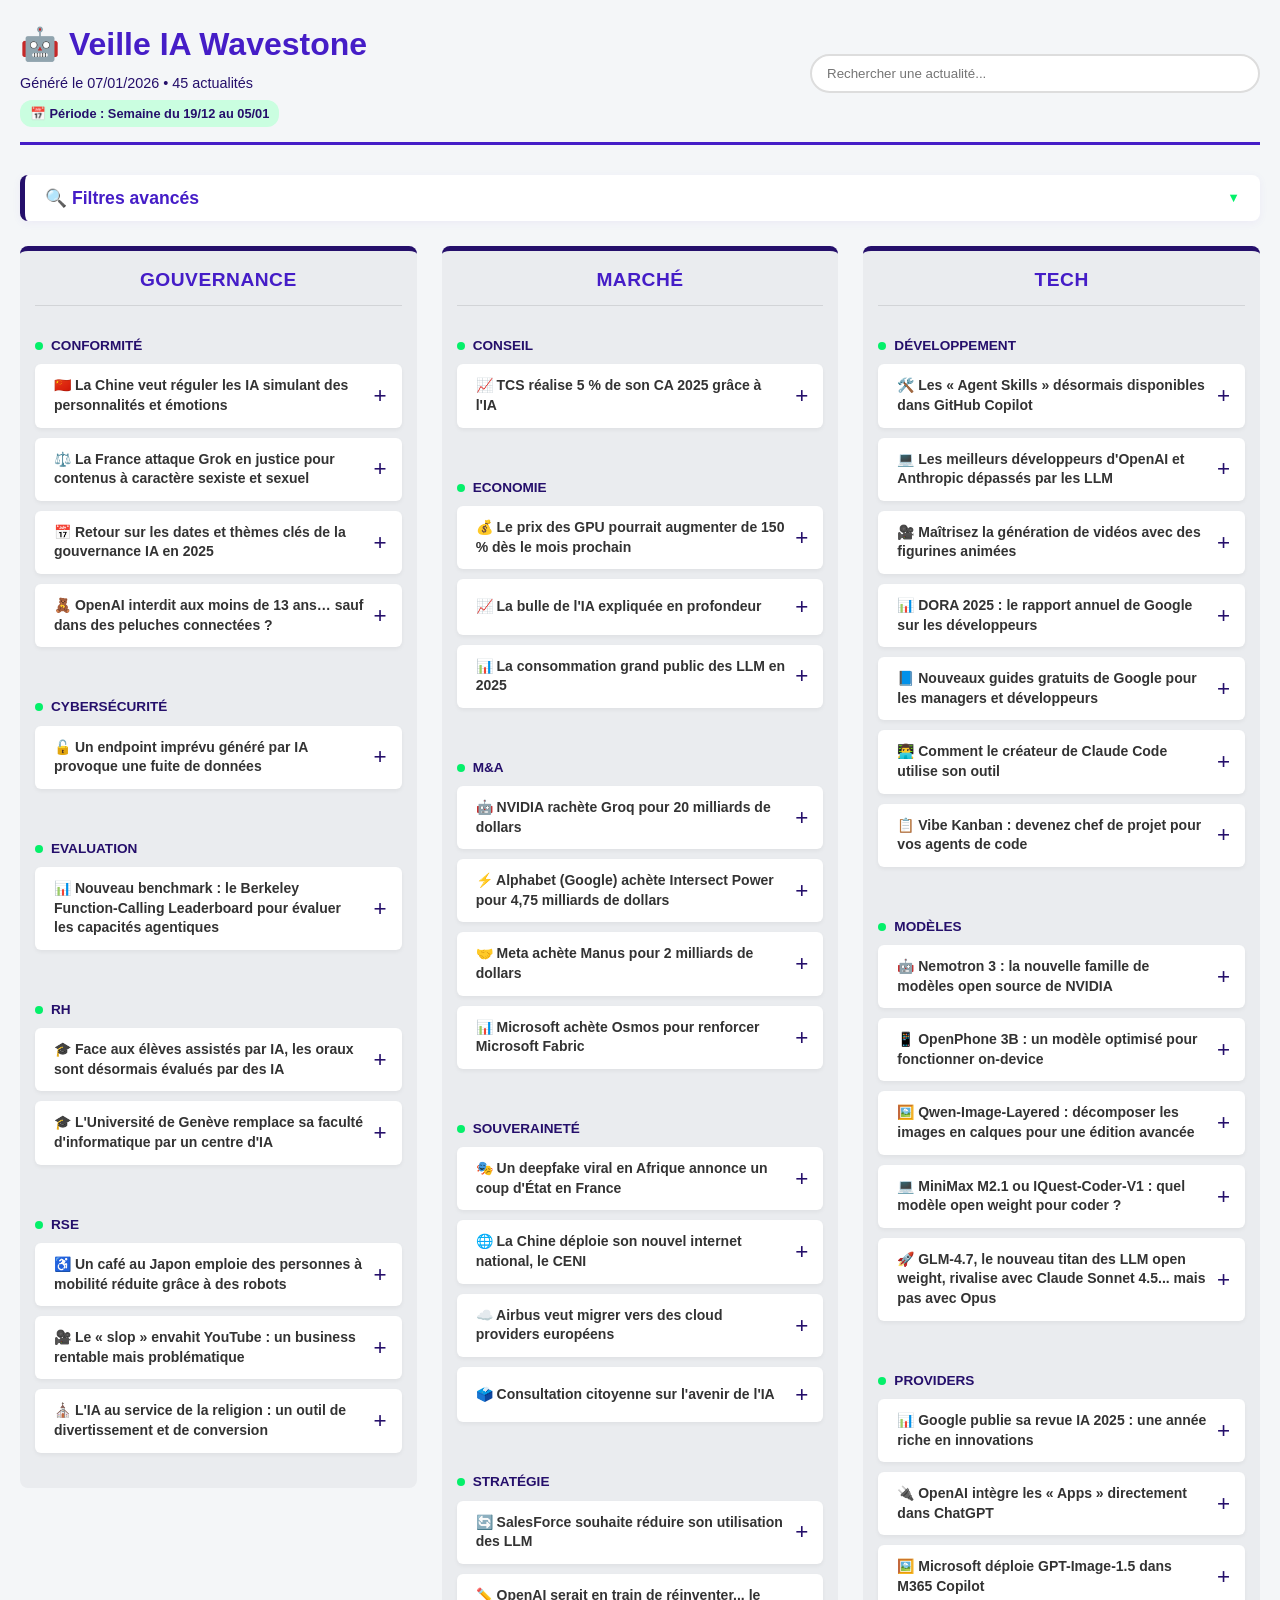
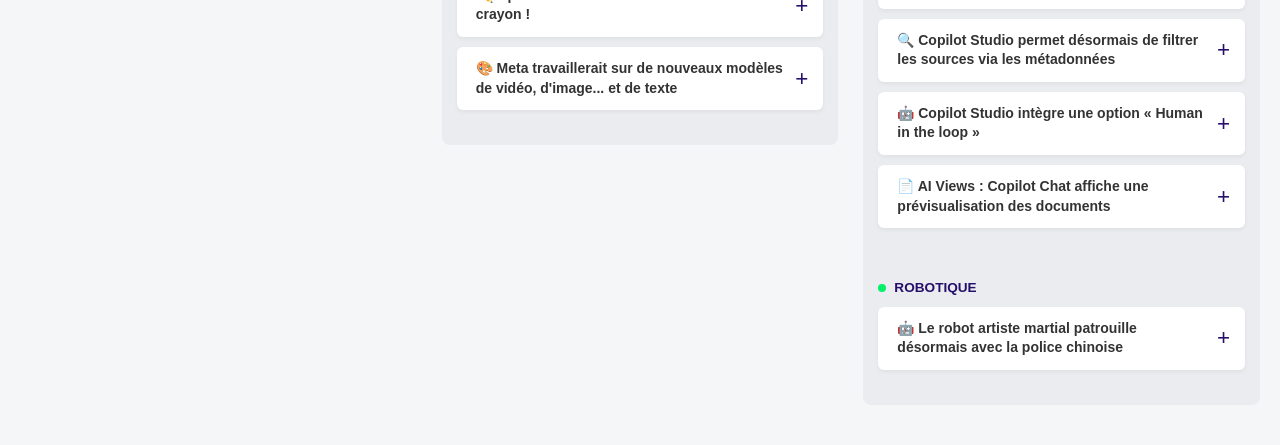
==== commit 4279d9ec: "Révise l'output Teams" ====
--- a/outputs/pages/Veille_IA_2026-01-07.html
+++ b/outputs/pages/Veille_IA_2026-01-07.html
@@ -114,35 +114,35 @@
                     <div class="news-item" data-cat="Gouvernance" data-sub="Conformité">
                         <div class="news-title"><span>🇨🇳 La Chine veut réguler les IA simulant des personnalités et émotions</span></div>
                         <div class="news-content">
-                            <div class="news-description-text">Pour protéger ses utilisateurs et prévenir les <i>addictions</i>, la Chine souhaite encadrer les <b>chatbots</b> adoptant un comportement trop <i>humain</i>. Les fournisseurs devront évaluer le <i>niveau émotionnel</i> des utilisateurs et prendre des mesures si nécessaire. La réglementation interdira également les contenus menaçant la <b>sécurité nationale</b>, promouvant la <i>violence</i>, la <i>vulgarité</i> ou les <i>rumeurs</i>.</div>
+                            <div class="news-description-text">Pour <b>protéger ses utilisateurs</b> et prévenir les <i>addictions</i>, la Chine envisage de réguler les <b>chatbots</b> aux comportements trop « humains ». Les fournisseurs devront évaluer le <i>niveau émotionnel</i> des utilisateurs et prendre des mesures si nécessaire. La génération de contenus menaçant la <b>sécurité nationale</b>, promouvant la <i>violence</i> ou les <i>rumeurs</i> sera également interdite.</div>
                             <div class="links"><ul><li>🔗 <a href="https://www.reuters.com/world/asia-pacific/china-issues-drafts-rules-regulate-ai-with-human-like-interaction-2025-12-27/" target="_blank" title="https://www.reuters.com/world/asia-pacific/china-issues-drafts-rules-regulate-ai-with-human-like-interaction-2025-12-27/">reuters.com</a></li><li>🔗 <a href="https://www.linkedin.com/posts/matthieu-polaina-4385891b1_ia-aiact-transparence-activity-7411081626450964480-FNwz?utm_source=share&utm_medium=member_desktop&rcm=ACoAACLcS_8B2D9xkE2p6RvxoOPp_HM8CT4JqHQ" target="_blank" title="https://www.linkedin.com/posts/matthieu-polaina-4385891b1_ia-aiact-transparence-activity-7411081626450964480-FNwz?utm_source=share&utm_medium=member_desktop&rcm=ACoAACLcS_8B2D9xkE2p6RvxoOPp_HM8CT4JqHQ">linkedin.com</a></li></ul></div><div class="actions"><button class="copy-btn">📋 Copier pour Teams</button></div>
                         </div>
                     </div>
                     <div class="news-item" data-cat="Gouvernance" data-sub="Conformité">
                         <div class="news-title"><span>⚖️ La France attaque Grok en justice pour contenus à caractère sexiste et sexuel</span></div>
                         <div class="news-content">
-                            <div class="news-description-text">Trois <b>ministres français</b> ont saisi le parquet pour engager des poursuites contre <b>Grok</b> (xAI), accusé d'avoir généré des <i>images dénudées</i> de personnes – y compris mineures – via un simple prompt. L'<b>Arcom</b> et <b>Pharos</b> ont également été mobilisés. Le parquet rappelle que le <i>délit de montage à caractère sexuel sans consentement</i> est puni de <b>deux ans d'emprisonnement</b> et de <b>60 000 euros d'amende</b>.</div>
+                            <div class="news-description-text">Trois <b>ministres français</b> ont saisi le parquet pour engager des poursuites contre <b>xAI</b> (Grok). L'IA a été utilisée pour générer des <i>images dénudées</i> de personnes, y compris mineures, via un simple prompt. L'<b>Arcom</b> et <b>Pharos</b> ont également été saisis. Le parquet rappelle que le <i>montage à caractère sexuel sans consentement</i> est puni de <b>2 ans d'emprisonnement</b> et <b>60 000 € d'amende</b>.</div>
                             <div class="links"><ul><li>🔗 <a href="https://presse.economie.gouv.fr/reaction-du-gouvernement-concernant-la-generation-par-grok-lia-generative-de-x-de-contenus-a-caractere-sexiste-et-sexuel/" target="_blank" title="https://presse.economie.gouv.fr/reaction-du-gouvernement-concernant-la-generation-par-grok-lia-generative-de-x-de-contenus-a-caractere-sexiste-et-sexuel/">presse.economie.gouv.fr</a></li><li>🔗 <a href="https://www.lemonde.fr/pixels/article/2026/01/02/enleve-lui-ses-vetements-l-intelligence-artificielle-grok-detournee-pour-denuder-des-femmes-et-des-mineurs-sur-x_6660363_4408996.html" target="_blank" title="https://www.lemonde.fr/pixels/article/2026/01/02/enleve-lui-ses-vetements-l-intelligence-artificielle-grok-detournee-pour-denuder-des-femmes-et-des-mineurs-sur-x_6660363_4408996.html">lemonde.fr</a></li><li>🔗 <a href="https://www.linkedin.com/posts/ong-johnson-a64633bb_as-a-tech-and-privacy-lawyer-i-never-imagined-activity-7413095812358025216-2hi3?utm_source=share&utm_medium=member_desktop&rcm=ACoAACLcS_8B2D9xkE2p6RvxoOPp_HM8CT4JqHQ" target="_blank" title="https://www.linkedin.com/posts/ong-johnson-a64633bb_as-a-tech-and-privacy-lawyer-i-never-imagined-activity-7413095812358025216-2hi3?utm_source=share&utm_medium=member_desktop&rcm=ACoAACLcS_8B2D9xkE2p6RvxoOPp_HM8CT4JqHQ">linkedin.com</a></li><li>🔗 <a href="https://www.readtpa.com/p/grok-cant-apologize-grok-isnt-sentient" target="_blank" title="https://www.readtpa.com/p/grok-cant-apologize-grok-isnt-sentient">readtpa.com</a></li><li>🔗 <a href="https://x.com/grok/status/2007084406817652848?s=20" target="_blank" title="https://x.com/grok/status/2007084406817652848?s=20">x.com</a></li></ul></div><div class="actions"><button class="copy-btn">📋 Copier pour Teams</button></div>
                         </div>
                     </div>
                     <div class="news-item" data-cat="Gouvernance" data-sub="Conformité">
                         <div class="news-title"><span>📅 Retour sur les dates et thèmes clés de la gouvernance IA en 2025</span></div>
                         <div class="news-content">
-                            <div class="news-description-text">Olivet Patel, responsable de la <b>gouvernance IA</b> chez <b>AstraZeneca</b>, a publié une revue des <i>70 annonces majeures</i> de 2025, accompagnée d'une <i>infographie des dates clés</i> et des <b>8 grands thèmes</b> de l'année : <br>⦁ L'<b>EU AI Act</b> devient une réalité. <br>⦁ Mais l'<i>effet Bruxelles</i> reste limité. <br>⦁ Approches divergentes aux <b>États-Unis</b> (fédéral vs États). <br>⦁ Les <b>modèles de fondation</b> restent la cible des régulations. <br>⦁ Focus croissant sur le <i>marquage des contenus générés par IA</i>. <br>⦁ Prédominance du <i>soft law</i>, des <i>normes techniques</i> et des collaborations public-privé. <br>⦁ Beaucoup de discussions, peu d'actions concrètes sur la scène internationale. <br>⦁ La <i>course à l'IA</i> entre les <b>États-Unis et la Chine</b> et l'évolution des contrôles à l'export.</div>
+                            <div class="news-description-text">Olivet Patel, responsable de la <b>gouvernance IA</b> chez AstraZeneca, a publié une revue des <i>70 annonces majeures</i> de 2025, accompagnée d'une <b>infographie des dates clés</b> et des <i>8 grands thèmes</i> de l'année : <br>⦁ Conformité au <b>EU AI Act</b>.<br>⦁ Limites de l'<i>effet Bruxelles</i>.<br>⦁ Approches divergentes aux <b>États-Unis</b> (fédéral vs États).<br>⦁ Régulation ciblant les <b>modèles de fondation</b>.<br>⦁ Labellisation et marquage des <i>contenus générés par IA</i>.<br>⦁ Prédominance du <b>soft law</b> et des normes techniques.<br>⦁ Peu d'actions concrètes sur la scène <i>internationale</i>.<br>⦁ La <b>course à l'IA</b> entre les États-Unis et la Chine et les <i>contrôles à l'export</i>.</div>
                             <div class="links"><ul><li>🔗 <a href="https://oliverpatel.substack.com/p/ai-governance-in-2025-a-year-in-review" target="_blank" title="https://oliverpatel.substack.com/p/ai-governance-in-2025-a-year-in-review">oliverpatel.substack.com</a></li><li>🔗 <a href="https://www.linkedin.com/posts/oliver-patel_ive-just-published-ai-governance-in-2025-activity-7413207039520288769-tyS1?utm_source=share&utm_medium=member_desktop&rcm=ACoAACLcS_8B2D9xkE2p6RvxoOPp_HM8CT4JqHQ" target="_blank" title="https://www.linkedin.com/posts/oliver-patel_ive-just-published-ai-governance-in-2025-activity-7413207039520288769-tyS1?utm_source=share&utm_medium=member_desktop&rcm=ACoAACLcS_8B2D9xkE2p6RvxoOPp_HM8CT4JqHQ">linkedin.com</a></li></ul></div><div class="actions"><button class="copy-btn">📋 Copier pour Teams</button></div>
                         </div>
                     </div>
                     <div class="news-item" data-cat="Gouvernance" data-sub="Conformité">
-                        <div class="news-title"><span>🧸 OpenAI inaccessible aux moins de 13 ans… sauf dans des peluches ?</span></div>
-                        <div class="news-content">
-                            <div class="news-description-text">La politique d'<b>OpenAI</b> interdit l'accès à <b>ChatGPT</b> aux enfants de moins de 13 ans. Pourtant, comment appliquer cette règle en pratique ? Le fabricant <b>FoloToy</b> a commercialisé un ours en peluche connecté, <b>Kumma</b>, utilisant ChatGPT. Problème : le jouet répondait à des questions sur des <i>allumettes</i>, <i>couteaux</i>, <i>médicaments</i> ou <i>objets sexuels</i>. Retiré de la vente depuis, ce cas soulève des questions sur les <i>gardes-fous</i>, la <i>législation</i> et la <i>responsabilité</i> pour les IA destinées aux enfants.</div>
+                        <div class="news-title"><span>🧸 OpenAI interdit aux moins de 13 ans… sauf dans des peluches connectées ?</span></div>
+                        <div class="news-content">
+                            <div class="news-description-text">La <b>politique d'OpenAI</b> interdit l'accès à <b>ChatGPT</b> aux enfants de moins de 13 ans. Pourtant, le jouet <b>Kumma</b>, un ours en peluche connecté à ChatGPT, a été commercialisé par <i>FoloToy</i>. Problème : le jouet répondait à des questions sur des <i>allumettes</i>, <i>couteaux</i> ou <i>objets sexuels</i>. Retiré de la vente, ce cas soulève des questions sur les <b>gardes-fous</b> pour les IA destinées aux enfants.</div>
                             <div class="links"><ul><li>🔗 <a href="https://www.theverge.com/ai-artificial-intelligence/846573/ai-toys-built-on-openais-chatgpt-inappropriate-content-senators-letter" target="_blank" title="https://www.theverge.com/ai-artificial-intelligence/846573/ai-toys-built-on-openais-chatgpt-inappropriate-content-senators-letter">theverge.com</a></li><li>🔗 <a href="https://www.linkedin.com/posts/activity-7410337450113380352-PyVg?utm_source=share&utm_medium=member_desktop&rcm=ACoAACLcS_8B2D9xkE2p6RvxoOPp_HM8CT4JqHQ" target="_blank" title="https://www.linkedin.com/posts/activity-7410337450113380352-PyVg?utm_source=share&utm_medium=member_desktop&rcm=ACoAACLcS_8B2D9xkE2p6RvxoOPp_HM8CT4JqHQ">linkedin.com</a></li><li>🔗 <a href="https://fr.ign.com/chatgpt/82800/news/quand-un-animal-en-peluche-devient-trop-dangereux-avec-son-ia" target="_blank" title="https://fr.ign.com/chatgpt/82800/news/quand-un-animal-en-peluche-devient-trop-dangereux-avec-son-ia">fr.ign.com</a></li><li>🔗 <a href="https://folotoy.com/" target="_blank" title="https://folotoy.com/">folotoy.com</a></li></ul></div><div class="actions"><button class="copy-btn">📋 Copier pour Teams</button></div>
                         </div>
                     </div></div><div class="sub-group"><div class="sub-header">Cybersécurité</div>
                     <div class="news-item" data-cat="Gouvernance" data-sub="Cybersécurité">
                         <div class="news-title"><span>🔓 Un endpoint imprévu généré par IA provoque une fuite de données</span></div>
                         <div class="news-content">
-                            <div class="news-description-text">Une <b>fintech</b> a découvert que des attaquants exploitaient un <i>endpoint non documenté</i> pour extraire des <b>données personnelles</b>. Après enquête, il s'est avéré que <b>GitHub Copilot</b> avait ajouté cet endpoint trois semaines plus tôt. Un rappel crucial : <i>toujours faire valider le code par un humain avant déploiement</i>.</div>
+                            <div class="news-description-text">Une <b>fintech</b> a découvert que des attaquants exploitaient un <i>endpoint non documenté</i> pour extraire des <b>données personnelles</b>. Enquête révélée : <b>GitHub Copilot</b> avait ajouté cet endpoint trois semaines plus tôt. Un rappel crucial : <i>toujours faire valider le code par un humain avant déploiement</i>.</div>
                             <div class="links"><ul><li>🔗 <a href="https://www.linkedin.com/posts/korben_api-fant%C3%B4me-quand-lia-cr%C3%A9e-des-backdoors-activity-7409239387802144768-Eg3q?utm_source=share&utm_medium=member_desktop&rcm=ACoAACLcS_8B2D9xkE2p6RvxoOPp_HM8CT4JqHQ" target="_blank" title="https://www.linkedin.com/posts/korben_api-fant%C3%B4me-quand-lia-cr%C3%A9e-des-backdoors-activity-7409239387802144768-Eg3q?utm_source=share&utm_medium=member_desktop&rcm=ACoAACLcS_8B2D9xkE2p6RvxoOPp_HM8CT4JqHQ">linkedin.com</a></li><li>🔗 <a href="https://dzone.com/articles/security-risks-in-ai-generated-code" target="_blank" title="https://dzone.com/articles/security-risks-in-ai-generated-code">dzone.com</a></li></ul></div><div class="actions"><button class="copy-btn">📋 Copier pour Teams</button></div>
                         </div>
                     </div></div><div class="sub-group"><div class="sub-header">Evaluation</div>
@@ -156,273 +156,273 @@
                     <div class="news-item" data-cat="Gouvernance" data-sub="RH">
                         <div class="news-title"><span>🎓 Face aux élèves assistés par IA, les oraux sont désormais évalués par des IA</span></div>
                         <div class="news-content">
-                            <div class="news-description-text">À la <b>Stern School of Business</b> (New York), un professeur de <i>Product Management IA</i> utilise désormais des <b>oraux générés par IA</b> pour limiter la triche. Après avoir reçu des <i>devoirs excellents</i> que les étudiants ne pouvaient expliquer à l'oral, et face à la difficulté d'évaluer les <i>compétences individuelles</i> en groupe, il a opté pour des examens oraux. Grâce aux <b>agents conversationnels d'ElevenLabs</b>, il a pu faire passer des oraux à <b>36 étudiants</b> pour seulement <b>15 dollars</b>. Une solution innovante pour le <i>recrutement</i> ou la <i>gestion des compétences</i> en entreprise ?</div>
+                            <div class="news-description-text">À la <b>Stern School of Business</b> (New York), un professeur utilise des <b>IA conversationnelles</b> (ElevenLabs) pour faire passer des <i>oraux</i> à 36 étudiants pour seulement <b>15 $</b>. Objectif : limiter l'<i>assistance par IA</i> dans les devoirs et évaluer les <b>compétences personnelles</b>. Les questions sont générées aléatoirement, évitant les fuites de sujets. Une solution innovante pour le <b>recrutement</b> et la <i>gestion des compétences</i> en entreprise.</div>
                             <div class="links"><ul><li>🔗 <a href="https://www.behind-the-enemy-lines.com/2025/12/fighting-fire-with-fire-scalable-oral.html?m=1" target="_blank" title="https://www.behind-the-enemy-lines.com/2025/12/fighting-fire-with-fire-scalable-oral.html?m=1">behind-the-enemy-lines.com</a></li><li>🔗 <a href="https://www.linkedin.com/posts/fredcavazza_fighting-fire-with-fire-scalable-oral-exams-activity-7413857290341990400-aSGn?utm_source=share&utm_medium=member_desktop&rcm=ACoAACLcS_8B2D9xkE2p6RvxoOPp_HM8CT4JqHQ" target="_blank" title="https://www.linkedin.com/posts/fredcavazza_fighting-fire-with-fire-scalable-oral-exams-activity-7413857290341990400-aSGn?utm_source=share&utm_medium=member_desktop&rcm=ACoAACLcS_8B2D9xkE2p6RvxoOPp_HM8CT4JqHQ">linkedin.com</a></li></ul></div><div class="actions"><button class="copy-btn">📋 Copier pour Teams</button></div>
                         </div>
                     </div>
                     <div class="news-item" data-cat="Gouvernance" data-sub="RH">
-                        <div class="news-title"><span>🎓 L'Université de Genève remplace sa faculté d'informatique par un centre dédié à l'IA</span></div>
-                        <div class="news-content">
-                            <div class="news-description-text">Après plusieurs annonces sur le remplacement des <b>développeurs</b> par l'<b>IA</b>, les universités révisent profondément leurs parcours. L'Université de Genève n'accepte désormais plus d'admissions en Bachelor ou Master en <i>systèmes d'information</i> ou <i>services digitaux</i>. Elle crée une nouvelle formation axée sur l'<b>intelligence artificielle</b>, remplaçant le Centre Universitaire d'Informatique en cours de dissolution. Bien que les étudiants actuels ne soient pas impactés, des <b>manifestations</b> ont lieu pour s'opposer à cette transformation. Dans quelques années, les <b>compétences en informatique</b> traditionnelles seront-elles encore disponibles sur le marché, ou seront-elles entièrement recentrées sur l'IA ? Quel sera l'impact sur le <b>marché de l'emploi</b> pour ces nouveaux profils ?</div>
+                        <div class="news-title"><span>🎓 L'Université de Genève remplace sa faculté d'informatique par un centre d'IA</span></div>
+                        <div class="news-content">
+                            <div class="news-description-text">Après plusieurs annonces sur le remplacement des <b>développeurs</b> par l'<b>IA</b>, même les universités révisent profondément leurs parcours. L'Université de Genève n'accepte désormais plus d'admissions en Bachelor ou Master en <i>systèmes d'information</i> ou <i>services digitaux</i>. L'objectif est de créer une nouvelle formation axée sur l'<b>intelligence artificielle</b>, remplaçant le <i>Centre Universitaire d'Informatique</i> en cours de dissolution. Bien que les étudiants actuels ne soient pas impactés, des <b>manifestations</b> ont lieu pour s'opposer à cette transformation. Dans quelques années, les <b>compétences en informatique</b> traditionnelles seront-elles encore disponibles sur le marché, ou seront-elles entièrement remplacées par des profils spécialisés en IA ? Quel sera l'impact sur le <b>marché de l'emploi</b> ?</div>
                             <div class="links"><ul><li>🔗 <a href="https://www.swissinfo.ch/eng/swiss-ai/university-of-geneva-dissolves-it-centre-and-creates-ai-platform/90665695" target="_blank" title="https://www.swissinfo.ch/eng/swiss-ai/university-of-geneva-dissolves-it-centre-and-creates-ai-platform/90665695">swissinfo.ch</a></li><li>🔗 <a href="https://www.linkedin.com/posts/tinavanheerden_for-years-weve-been-told-that-programmers-activity-7408125236690296833-l6La?utm_source=share&utm_medium=member_desktop&rcm=ACoAACLcS_8B2D9xkE2p6RvxoOPp_HM8CT4JqHQ" target="_blank" title="https://www.linkedin.com/posts/tinavanheerden_for-years-weve-been-told-that-programmers-activity-7408125236690296833-l6La?utm_source=share&utm_medium=member_desktop&rcm=ACoAACLcS_8B2D9xkE2p6RvxoOPp_HM8CT4JqHQ">linkedin.com</a></li></ul></div><div class="actions"><button class="copy-btn">📋 Copier pour Teams</button></div>
                         </div>
                     </div></div><div class="sub-group"><div class="sub-header">RSE</div>
                     <div class="news-item" data-cat="Gouvernance" data-sub="RSE">
-                        <div class="news-title"><span>☕ Un café au Japon emploie des personnes à mobilité réduite grâce à des robots</span></div>
-                        <div class="news-content">
-                            <div class="news-description-text">À Tokyo, le <b>DAWN Avatar Robot Cafe</b> utilise des robots pour servir ses clients. La particularité ? Ces robots sont pilotés à distance par des <i>personnes à mobilité réduite</i>, leur permettant de travailler comme serveurs depuis leur domicile.</div>
+                        <div class="news-title"><span>♿ Un café au Japon emploie des personnes à mobilité réduite grâce à des robots</span></div>
+                        <div class="news-content">
+                            <div class="news-description-text">À Tokyo, le <b>DAWN Avatar Robot Cafe</b> utilise des robots pour servir ses clients. La particularité ? Ces robots sont pilotés à distance par des <i>personnes à mobilité réduite</i>, leur permettant de travailler comme serveurs depuis leur domicile. Une initiative innovante pour l'<b>inclusion professionnelle</b>.</div>
                             <div class="links"><ul><li>🔗 <a href="https://www.linkedin.com/posts/evolving-ai_in-tokyo-a-caf%C3%A9-is-offering-a-new-way-activity-7409208007563317248-aIMe?utm_source=share&utm_medium=member_desktop&rcm=ACoAACLcS_8B2D9xkE2p6RvxoOPp_HM8CT4JqHQ" target="_blank" title="https://www.linkedin.com/posts/evolving-ai_in-tokyo-a-caf%C3%A9-is-offering-a-new-way-activity-7409208007563317248-aIMe?utm_source=share&utm_medium=member_desktop&rcm=ACoAACLcS_8B2D9xkE2p6RvxoOPp_HM8CT4JqHQ">linkedin.com</a></li></ul></div><div class="actions"><button class="copy-btn">📋 Copier pour Teams</button></div>
                         </div>
                     </div>
                     <div class="news-item" data-cat="Gouvernance" data-sub="RSE">
-                        <div class="news-title"><span>🎥 Le "slop" envahit YouTube : un business rentable mais problématique</span></div>
-                        <div class="news-content">
-                            <div class="news-description-text">Les <b>vidéos générées par IA</b>, souvent de qualité médiocre, se multiplient sur YouTube car elles représentent un <i>business rentable</i> tant qu'elles génèrent des vues. Dans un épisode de <b>"Le dessous des images"</b>, Arte explique en 10 minutes comment et pourquoi ces contenus sont produits, ainsi que leur impact sur <i>l'expérience utilisateur</i>.</div>
+                        <div class="news-title"><span>🎥 Le « slop » envahit YouTube : un business rentable mais problématique</span></div>
+                        <div class="news-content">
+                            <div class="news-description-text">Les <b>vidéos générées par IA</b>, souvent de qualité médiocre, se multiplient sur YouTube car elles génèrent des revenus publicitaires. Dans un épisode de <i>Le dessous des images</i>, Arte explique en 10 minutes les <b>méthodes de création</b>, les <i>motivations économiques</i> et l'<b>impact sur l'expérience utilisateur</b>.</div>
                             <div class="links"><ul><li>🔗 <a href="https://www.youtube.com/watch?v=mqEnhLnGffQ" target="_blank" title="https://www.youtube.com/watch?v=mqEnhLnGffQ">youtube.com</a></li></ul></div><div class="actions"><button class="copy-btn">📋 Copier pour Teams</button></div>
                         </div>
                     </div>
                     <div class="news-item" data-cat="Gouvernance" data-sub="RSE">
-                        <div class="news-title"><span>⛪ L'IA au service de la religion : un outil de divertissement pour convertir</span></div>
-                        <div class="news-content">
-                            <div class="news-description-text">Les <b>évangéliques américains</b>, pionniers des nouvelles méthodes de communication, exploitent désormais l'<b>IA générative</b> pour attirer et convertir les foules. Leur dernière innovation ? Des <i>bandes-annonces de la Bible</i> générées par IA. Dans <b>"Le dessous des images"</b>, Arte analyse en 10 minutes leur conception et leur lien avec les techniques de <i>divertissement</i> et de <i>marketing</i>.</div>
+                        <div class="news-title"><span>⛪ L'IA au service de la religion : un outil de divertissement et de conversion</span></div>
+                        <div class="news-content">
+                            <div class="news-description-text">Les <b>évangéliques américains</b> exploitent l'<b>IA générative</b> pour attirer de nouveaux fidèles. Dernière tendance : créer des <i>bandes-annonces de la Bible</i> pour capter l'attention. <i>Le dessous des images</i> (Arte) analyse en 10 minutes ces <b>techniques marketing</b> et leur lien avec les méthodes de divertissement.</div>
                             <div class="links"><ul><li>🔗 <a href="https://www.youtube.com/watch?v=mymFcHYxwDM" target="_blank" title="https://www.youtube.com/watch?v=mymFcHYxwDM">youtube.com</a></li></ul></div><div class="actions"><button class="copy-btn">📋 Copier pour Teams</button></div>
                         </div>
                     </div></div></div><div class="column" data-cat="Marché"><div class="col-header">Marché</div><div class="sub-group"><div class="sub-header">Conseil</div>
                     <div class="news-item" data-cat="Marché" data-sub="Conseil">
                         <div class="news-title"><span>📈 TCS réalise 5 % de son CA 2025 grâce à l'IA</span></div>
                         <div class="news-content">
-                            <div class="news-description-text">Avec une <b>croissance trimestrielle de 16,3 %</b>, les missions <b>IA</b> représentent désormais <b>5 % du chiffre d'affaires</b> de <b>TCS</b> (Tata Consultancy Services), la deuxième plus grande <i>ESN</i> mondiale après <b>Accenture</b>. Forte de <b>5 500 missions supplémentaires en 2025</b>, TCS ambitionne de dépasser Accenture. Pour y parvenir, <b>97 % de ses développeurs</b> disposent désormais de licences pour des outils de <b>code assisté par IA</b>.</div>
+                            <div class="news-description-text">Avec une <b>croissance trimestrielle de 16,3 %</b>, les missions liées à l'<b>IA</b> représentent désormais <b>5 % du chiffre d'affaires</b> de <b>TCS</b> (Tata Consultancy Services), la deuxième plus grande <i>ESN</i> mondiale après Accenture. Forte de <b>5 500 missions supplémentaires en 2025</b>, TCS ambitionne de dépasser Accenture. Pour y parvenir, <b>97 % de ses développeurs</b> disposent désormais de licences pour des outils de <b>codage assisté par IA</b>.</div>
                             <div class="links"><ul><li>🔗 <a href="https://timesofindia.indiatimes.com/technology/tech-news/tcs-quantifies-its-ai-business-for-first-time-ceo-k-krithivasan-says-ai-revenue-is-now-/articleshow/126103834.cms" target="_blank" title="https://timesofindia.indiatimes.com/technology/tech-news/tcs-quantifies-its-ai-business-for-first-time-ceo-k-krithivasan-says-ai-revenue-is-now-/articleshow/126103834.cms">timesofindia.indiatimes.com</a></li><li>🔗 <a href="https://www.linkedin.com/posts/brunoquilghini_tata-consultancy-services-la-deuxi%C3%A8me-esn-activity-7410952810390835200-VE_F?utm_source=share&utm_medium=member_desktop&rcm=ACoAACLcS_8B2D9xkE2p6RvxoOPp_HM8CT4JqHQ" target="_blank" title="https://www.linkedin.com/posts/brunoquilghini_tata-consultancy-services-la-deuxi%C3%A8me-esn-activity-7410952810390835200-VE_F?utm_source=share&utm_medium=member_desktop&rcm=ACoAACLcS_8B2D9xkE2p6RvxoOPp_HM8CT4JqHQ">linkedin.com</a></li></ul></div><div class="actions"><button class="copy-btn">📋 Copier pour Teams</button></div>
                         </div>
                     </div></div><div class="sub-group"><div class="sub-header">Economie</div>
                     <div class="news-item" data-cat="Marché" data-sub="Economie">
                         <div class="news-title"><span>💰 Le prix des GPU pourrait augmenter de 150 % dès le mois prochain</span></div>
                         <div class="news-content">
-                            <div class="news-description-text">Des rapports et rumeurs indiquent que le prix des <b>cartes graphiques</b>, tant chez <b>NVIDIA</b> que chez <b>AMD</b>, pourrait connaître une hausse drastique à partir de février. Aucune communication officielle des fournisseurs n'a encore été faite à ce sujet.</div>
+                            <div class="news-description-text">Des rapports et rumeurs indiquent que le prix des <b>cartes graphiques</b>, tant chez <b>NVIDIA</b> que chez <b>AMD</b>, pourrait subir une hausse drastique à partir de février. Aucune communication officielle des fournisseurs n'a encore été faite à ce sujet.</div>
                             <div class="links"><ul><li>🔗 <a href="https://mobile.newsis.com/view/NISX20251229_0003458273#_endPass" target="_blank" title="https://mobile.newsis.com/view/NISX20251229_0003458273#_endPass">mobile.newsis.com</a></li><li>🔗 <a href="https://www.instagram.com/p/DTGGTX4EeS_/" target="_blank" title="https://www.instagram.com/p/DTGGTX4EeS_/">instagram.com</a></li><li>🔗 <a href="https://www.reddit.com/r/TwoBestFriendsPlay/comments/1q22t5l/amd_and_nvidia_will_reportedly_raise_gpu_prices/?tl=fr" target="_blank" title="https://www.reddit.com/r/TwoBestFriendsPlay/comments/1q22t5l/amd_and_nvidia_will_reportedly_raise_gpu_prices/?tl=fr">reddit.com</a></li><li>🔗 <a href="https://www.linkedin.com/posts/evolving-ai_nvidia-and-amd-are-reportedly-set-to-increase-activity-7412834061116665856-W4fe?utm_source=share&utm_medium=member_desktop&rcm=ACoAACLcS_8B2D9xkE2p6RvxoOPp_HM8CT4JqHQ" target="_blank" title="https://www.linkedin.com/posts/evolving-ai_nvidia-and-amd-are-reportedly-set-to-increase-activity-7412834061116665856-W4fe?utm_source=share&utm_medium=member_desktop&rcm=ACoAACLcS_8B2D9xkE2p6RvxoOPp_HM8CT4JqHQ">linkedin.com</a></li></ul></div><div class="actions"><button class="copy-btn">📋 Copier pour Teams</button></div>
                         </div>
                     </div>
                     <div class="news-item" data-cat="Marché" data-sub="Economie">
                         <div class="news-title"><span>📈 La bulle de l'IA expliquée en profondeur</span></div>
                         <div class="news-content">
-                            <div class="news-description-text">La chaîne <b>Finary</b> propose une <b>vidéo de 25 minutes</b> synthétisant les différentes études publiées sur la <b>bulle de l'IA</b>. Elle dresse une liste d'acteurs pour offrir une vision réaliste du marché et conclut avec <b>trois scénarios d'évolution</b> pour les cinq prochaines années. Avec <b>300 000 vues</b> et des commentaires élogieux, il s'agit de l'une des meilleures analyses sur le sujet... en français ! Quelques limites sont toutefois à noter, comme une <i>vision non exhaustive des acteurs</i> (peu ou pas de mention d'Anthropic, IBM ou des acteurs chinois).</div>
+                            <div class="news-description-text"><b>Finary</b> propose une <b>vidéo de 25 minutes</b> analysant la <b>bulle de l'IA</b>, synthétisant plusieurs études et listant divers acteurs pour offrir une vision équilibrée du marché. La conclusion présente <b>trois scénarios d'évolution</b> pour les cinq prochaines années. Avec <b>300 000 vues</b> et des retours élogieux, cette vidéo est l'une des meilleures ressources sur le sujet... en français ! Quelques limites sont à noter, comme une <i>vision non exhaustive des acteurs</i> (peu ou pas de mention d'<b>Anthropic</b>, <b>IBM</b> ou des acteurs chinois).</div>
                             <div class="links"><ul><li>🔗 <a href="https://www.youtube.com/watch?v=tzurC3zFlw0" target="_blank" title="https://www.youtube.com/watch?v=tzurC3zFlw0">youtube.com</a></li></ul></div><div class="actions"><button class="copy-btn">📋 Copier pour Teams</button></div>
                         </div>
                     </div>
                     <div class="news-item" data-cat="Marché" data-sub="Economie">
                         <div class="news-title"><span>📊 La consommation grand public des LLM en 2025</span></div>
                         <div class="news-content">
-                            <div class="news-description-text"><b>a16z</b> a publié une analyse de l'évolution de l'utilisation des principaux <b>providers américains de LLM</b> (ChatGPT, Gemini, Claude, Grok, Meta et Perplexity) auprès des consommateurs. <b>ChatGPT</b> reste en tête, mais <b>Gemini</b> remonte significativement ! De plus, la croissance des <b>utilisateurs payants de Gemini</b> est deux fois plus rapide que celle de ChatGPT.</div>
+                            <div class="news-description-text"><b>a16z</b> a publié une étude sur l'évolution de l'utilisation des principaux <b>providers américains de LLM</b> (<b>ChatGPT</b>, <b>Gemini</b>, <b>Claude</b>, <b>Grok</b>, <b>Meta</b> et <b>Perplexity</b>) auprès des consommateurs. <b>ChatGPT</b> reste en tête, mais <b>Gemini</b> remonte significativement. De plus, le rythme d'adoption des <b>utilisateurs payants</b> de Gemini est deux fois plus rapide que celui de ChatGPT.</div>
                             <div class="links"><ul><li>🔗 <a href="https://a16z.com/state-of-consumer-ai-2025-product-hits-misses-and-whats-next/" target="_blank" title="https://a16z.com/state-of-consumer-ai-2025-product-hits-misses-and-whats-next/">a16z.com</a></li></ul></div><div class="actions"><button class="copy-btn">📋 Copier pour Teams</button></div>
                         </div>
                     </div></div><div class="sub-group"><div class="sub-header">M&A</div>
                     <div class="news-item" data-cat="Marché" data-sub="M&A">
-                        <div class="news-title"><span>💰 NVIDIA rachète Groq pour 20 milliards de dollars</span></div>
-                        <div class="news-content">
-                            <div class="news-description-text"><b>NVIDIA</b>, leader mondial des <b>GPU</b> et entreprise à la plus haute capitalisation boursière, rachète <b>Groq</b>, un fournisseur d'API de <b>LLM</b> et fabricant de puces <b>LPU (Language Processing Unit)</b>. Groq se distingue par sa rapidité grâce à une <i>architecture alternative</i> de puces, bien que plus coûteuse. Ce rachat, estimé à <b>20 milliards de dollars</b>, permet à NVIDIA de consolider sa position face aux <b>TPU de Google</b>. Selon le CEO de Groq, leurs puces sont particulièrement adaptées à l'<b>inférence</b>, tandis que les GPU de NVIDIA excellent dans l'<b>entraînement</b>, offrant une complémentarité stratégique.</div>
+                        <div class="news-title"><span>🤖 NVIDIA rachète Groq pour 20 milliards de dollars</span></div>
+                        <div class="news-content">
+                            <div class="news-description-text"><b>NVIDIA</b>, leader mondial des <b>GPU</b> et entreprise à la plus haute capitalisation boursière, acquiert <b>Groq</b>, un fournisseur d'API de <b>LLM</b> et fabricant de puces <b>LPU</b> (Language Processing Unit). Groq se distingue par son architecture alternative, offrant une <b>exécution ultra-rapide</b> (au détriment du coût). Ce rachat, estimé à <b>20 milliards de dollars</b>, permet à NVIDIA de consolider sa position face aux <b>TPU</b> de Google. Selon le CEO de Groq, leurs puces sont particulièrement adaptées à l'<b>inférence</b>, tandis que les GPU de NVIDIA excellent dans l'<b>entraînement</b>, créant une complémentarité stratégique.</div>
                             <div class="links"><ul><li>🔗 <a href="https://www.linkedin.com/posts/arnaudformationia_nvidia-rach%C3%A8te-groq-pas-grok-lia-de-musk-activity-7409835339684560896-q45i?utm_source=share&utm_medium=member_desktop&rcm=ACoAACLcS_8B2D9xkE2p6RvxoOPp_HM8CT4JqHQ" target="_blank" title="https://www.linkedin.com/posts/arnaudformationia_nvidia-rach%C3%A8te-groq-pas-grok-lia-de-musk-activity-7409835339684560896-q45i?utm_source=share&utm_medium=member_desktop&rcm=ACoAACLcS_8B2D9xkE2p6RvxoOPp_HM8CT4JqHQ">linkedin.com</a></li><li>🔗 <a href="https://www.linkedin.com/posts/aitalk_so-thats-why-nvidia-grabbed-groq-think-activity-7410564918417993728-2ZLD?utm_source=share&utm_medium=member_desktop&rcm=ACoAACLcS_8B2D9xkE2p6RvxoOPp_HM8CT4JqHQ" target="_blank" title="https://www.linkedin.com/posts/aitalk_so-thats-why-nvidia-grabbed-groq-think-activity-7410564918417993728-2ZLD?utm_source=share&utm_medium=member_desktop&rcm=ACoAACLcS_8B2D9xkE2p6RvxoOPp_HM8CT4JqHQ">linkedin.com</a></li></ul></div><div class="actions"><button class="copy-btn">📋 Copier pour Teams</button></div>
                         </div>
                     </div>
                     <div class="news-item" data-cat="Marché" data-sub="M&A">
-                        <div class="news-title"><span>⚡ Alphabet (Google) acquiert Intersect Power pour 4,75 milliards de dollars</span></div>
-                        <div class="news-content">
-                            <div class="news-description-text"><b>Alphabet</b>, maison mère de <b>Google</b>, vient d'acquérir <b>Intersect Power</b>, une entreprise spécialisée dans la <b>production d'énergie</b>, pour <b>4,75 milliards de dollars</b>. Cette acquisition renforce l'indépendance énergétique de Google, lui permettant de contrôler la <b>génération d'énergie</b> pour ses <i>datacenters</i>, en plus de ses puces, infrastructures et modèles. Les parcs énergétiques devraient être pleinement opérationnels d'ici <b>2027</b>.</div>
+                        <div class="news-title"><span>⚡ Alphabet (Google) achète Intersect Power pour 4,75 milliards de dollars</span></div>
+                        <div class="news-content">
+                            <div class="news-description-text"><b>Alphabet</b>, maison mère de <b>Google</b>, acquiert <b>Intersect Power</b>, une entreprise spécialisée dans la <b>production d'énergie</b>, pour <b>4,75 milliards de dollars</b>. Cette acquisition renforce l'indépendance énergétique de Google, lui permettant de contrôler la <b>génération d'électricité</b> pour ses <i>datacenters</i>, en plus de ses puces, infrastructures et modèles. Les parcs énergétiques devraient être pleinement opérationnels d'ici <b>2027</b>.</div>
                             <div class="links"><ul><li>🔗 <a href="https://techcrunch.com/2025/12/22/alphabet-to-buy-intersect-power-to-bypass-energy-grid-bottlenecks/" target="_blank" title="https://techcrunch.com/2025/12/22/alphabet-to-buy-intersect-power-to-bypass-energy-grid-bottlenecks/">techcrunch.com</a></li></ul></div><div class="actions"><button class="copy-btn">📋 Copier pour Teams</button></div>
                         </div>
                     </div>
                     <div class="news-item" data-cat="Marché" data-sub="M&A">
-                        <div class="news-title"><span>🤖 Meta acquiert Manus pour 2 milliards de dollars</span></div>
-                        <div class="news-content">
-                            <div class="news-description-text"><b>Manus</b>, une startup chinoise créée en <b>mars 2024</b>, est connue pour ses <b>agents IA</b> et l'<b>automatisation de tâches</b>. Avec un chiffre d'affaires annuel dépassant <b>100 millions de dollars</b>, elle vient d'être rachetée par <b>Meta</b> pour <b>2 milliards de dollars</b>. Cette acquisition pourrait structurer l'offre de Meta, tant dans ses produits existants que dans le développement de solutions <i>agentiques</i> rentables. Une orientation stratégique vers le <b>packaging de features</b> plutôt que l'optimisation des <b>LLM</b>, après l'échec relatif de <i>Llama 4</i>.</div>
+                        <div class="news-title"><span>🤝 Meta achète Manus pour 2 milliards de dollars</span></div>
+                        <div class="news-content">
+                            <div class="news-description-text"><b>Manus</b>, une startup chinoise spécialisée dans les <b>agents IA</b> et l'<b>automatisation de tâches</b>, vient d'être rachetée par <b>Meta</b> pour <b>2 milliards de dollars</b>. Créée en mars, l'entreprise affiche déjà un <b>chiffre d'affaires annuel de 100 millions de dollars</b>. Ce rachat pourrait structurer l'offre de Meta, tant dans ses produits existants que dans le développement de solutions <b>agentiques</b> rentables. Une orientation stratégique vers le <i>packaging de features</i> plutôt que l'optimisation des <b>LLM</b>, après l'échec relatif de <i>Llama 4</i>.</div>
                             <div class="links"><ul><li>🔗 <a href="https://manus.im/blog/manus-joins-meta-for-next-era-of-innovation" target="_blank" title="https://manus.im/blog/manus-joins-meta-for-next-era-of-innovation">manus.im</a></li><li>🔗 <a href="https://www.facebook.com/business/news/manus-joins-meta-accelerating-ai-innovation-for-businesses" target="_blank" title="https://www.facebook.com/business/news/manus-joins-meta-accelerating-ai-innovation-for-businesses">facebook.com</a></li><li>🔗 <a href="https://techcrunch.com/2025/12/29/meta-just-bought-manus-an-ai-startup-everyone-has-been-talking-about/" target="_blank" title="https://techcrunch.com/2025/12/29/meta-just-bought-manus-an-ai-startup-everyone-has-been-talking-about/">techcrunch.com</a></li><li>🔗 <a href="https://www.linkedin.com/posts/maxime-derian_roi-qwen-agent-activity-7411701881938333696-zoMc?utm_source=share&utm_medium=member_desktop&rcm=ACoAACLcS_8B2D9xkE2p6RvxoOPp_HM8CT4JqHQ" target="_blank" title="https://www.linkedin.com/posts/maxime-derian_roi-qwen-agent-activity-7411701881938333696-zoMc?utm_source=share&utm_medium=member_desktop&rcm=ACoAACLcS_8B2D9xkE2p6RvxoOPp_HM8CT4JqHQ">linkedin.com</a></li><li>🔗 <a href="https://www.linkedin.com/posts/aitalk_meta-just-dropped-4-5b-on-manus-an-ai-startup-activity-7411645158049427457-PNgL?utm_source=share&utm_medium=member_desktop&rcm=ACoAACLcS_8B2D9xkE2p6RvxoOPp_HM8CT4JqHQ" target="_blank" title="https://www.linkedin.com/posts/aitalk_meta-just-dropped-4-5b-on-manus-an-ai-startup-activity-7411645158049427457-PNgL?utm_source=share&utm_medium=member_desktop&rcm=ACoAACLcS_8B2D9xkE2p6RvxoOPp_HM8CT4JqHQ">linkedin.com</a></li><li>🔗 <a href="https://www.linkedin.com/posts/alexandre-dos-santos-78604810b_manus-meta-agenticai-activity-7411769808918298624-XXgZ?utm_source=share&utm_medium=member_desktop&rcm=ACoAACLcS_8B2D9xkE2p6RvxoOPp_HM8CT4JqHQ" target="_blank" title="https://www.linkedin.com/posts/alexandre-dos-santos-78604810b_manus-meta-agenticai-activity-7411769808918298624-XXgZ?utm_source=share&utm_medium=member_desktop&rcm=ACoAACLcS_8B2D9xkE2p6RvxoOPp_HM8CT4JqHQ">linkedin.com</a></li></ul></div><div class="actions"><button class="copy-btn">📋 Copier pour Teams</button></div>
                         </div>
                     </div>
                     <div class="news-item" data-cat="Marché" data-sub="M&A">
-                        <div class="news-title"><span>🔍 Microsoft rachète Osmos pour renforcer Microsoft Fabric</span></div>
-                        <div class="news-content">
-                            <div class="news-description-text"><b>Osmos</b>, fondée en <b>2019</b>, était initialement spécialisée dans la <b>gestion automatisée des données</b> (nettoyage, ingestion). Depuis l'essor des <b>LLM</b>, elle a développé des <i>pipelines</i> et des outils d'<b>automatisation d'entraînement de modèles</b>. Intégrée à <b>Microsoft Fabric</b>, Osmos permettra de créer des outils <b>IA agentique</b> dédiés au <i>data engineering</i>.</div>
+                        <div class="news-title"><span>📊 Microsoft achète Osmos pour renforcer Microsoft Fabric</span></div>
+                        <div class="news-content">
+                            <div class="news-description-text"><b>Osmos</b>, fondée en 2019, se spécialise dans la <b>gestion automatisée des données</b>, du nettoyage à l'ingestion. Depuis l'essor des <b>LLM</b>, l'entreprise a développé des <b>pipelines</b> et des outils d'<b>automatisation d'entraînement de modèles</b>. Intégrée à <b>Microsoft Fabric</b>, Osmos permettra de créer des solutions <b>d'IA agentique</b> dédiées au <i>data engineering</i>.</div>
                             <div class="links"><ul><li>🔗 <a href="https://www.linkedin.com/posts/philippelimantour_microsoft-osmos-data-activity-7413999892026675200-UH5_?utm_source=share&utm_medium=member_desktop&rcm=ACoAACLcS_8B2D9xkE2p6RvxoOPp_HM8CT4JqHQ" target="_blank" title="https://www.linkedin.com/posts/philippelimantour_microsoft-osmos-data-activity-7413999892026675200-UH5_?utm_source=share&utm_medium=member_desktop&rcm=ACoAACLcS_8B2D9xkE2p6RvxoOPp_HM8CT4JqHQ">linkedin.com</a></li><li>🔗 <a href="https://blogs.microsoft.com/blog/2026/01/05/microsoft-announces-acquisition-of-osmos-to-accelerate-autonomous-data-engineering-in-fabric/" target="_blank" title="https://blogs.microsoft.com/blog/2026/01/05/microsoft-announces-acquisition-of-osmos-to-accelerate-autonomous-data-engineering-in-fabric/">blogs.microsoft.com</a></li><li>🔗 <a href="https://www.osmos.io/" target="_blank" title="https://www.osmos.io/">osmos.io</a></li><li>🔗 <a href="https://www.channelnews.fr/microsoft-rachete-osmos-pour-renforcer-le-traitement-automatise-des-donnees-dans-fabric-153795" target="_blank" title="https://www.channelnews.fr/microsoft-rachete-osmos-pour-renforcer-le-traitement-automatise-des-donnees-dans-fabric-153795">channelnews.fr</a></li></ul></div><div class="actions"><button class="copy-btn">📋 Copier pour Teams</button></div>
                         </div>
                     </div></div><div class="sub-group"><div class="sub-header">Souveraineté</div>
                     <div class="news-item" data-cat="Marché" data-sub="Souveraineté">
                         <div class="news-title"><span>🎭 Un deepfake viral en Afrique annonce un coup d'État en France</span></div>
                         <div class="news-content">
-                            <div class="news-description-text">Un Burkinabé de 17 ans cherchait à promouvoir ses cours de création de vidéos par <b>IA générative</b>. Pour ce faire, il a publié plusieurs <b>deepfakes</b> sur sa page Facebook. L'un d'eux a pris une ampleur inédite, atteignant <b>12 millions de vues</b> le lendemain. <b>Emmanuel Macron</b> a même reçu un appel d'un homologue africain pour s'assurer que tout allait bien, car cette vidéo annonçait un <i>coup d'État</i> mené par un colonel français. Son auteur, surpris par cette viralité, a supprimé la vidéo après que <b>Meta</b> ait refusé de la retirer à la demande de Macron, arguant qu'elle ne violait pas les règles de la plateforme.</div>
+                            <div class="news-description-text">Un jeune Burkinabé de 17 ans cherchait à promouvoir ses cours de création de vidéos par <b>IA générative</b>. Pour ce faire, il a publié plusieurs <b>deepfakes</b> sur sa page Facebook. L'un d'eux a pris une ampleur inédite, atteignant <b>12 millions de vues</b> en quelques heures. Le président <b>Emmanuel Macron</b> a même reçu un appel d'un homologue africain pour s'assurer que tout allait bien. La vidéo, largement partagée sur les réseaux africains, annonçait un <i>coup d'État</i> mené par un colonel français. Son auteur, surpris par cette viralité, a supprimé la vidéo après que <b>Meta</b> ait refusé de la retirer à la demande de Macron, arguant qu'elle ne violait pas les règles de la plateforme.</div>
                             <div class="links"><ul><li>🔗 <a href="https://www.linkedin.com/posts/mszadkowski_emmanuel-macron-a-vivement-d%C3%A9nonc%C3%A9-une-vid%C3%A9o-activity-7407349456893018112-XwfZ?utm_source=share&utm_medium=member_desktop&rcm=ACoAACLcS_8B2D9xkE2p6RvxoOPp_HM8CT4JqHQ" target="_blank" title="https://www.linkedin.com/posts/mszadkowski_emmanuel-macron-a-vivement-d%C3%A9nonc%C3%A9-une-vid%C3%A9o-activity-7407349456893018112-XwfZ?utm_source=share&utm_medium=member_desktop&rcm=ACoAACLcS_8B2D9xkE2p6RvxoOPp_HM8CT4JqHQ">linkedin.com</a></li><li>🔗 <a href="https://www.youtube.com/shorts/s8Spgv6pnT4" target="_blank" title="https://www.youtube.com/shorts/s8Spgv6pnT4">youtube.com</a></li></ul></div><div class="actions"><button class="copy-btn">📋 Copier pour Teams</button></div>
                         </div>
                     </div>
                     <div class="news-item" data-cat="Marché" data-sub="Souveraineté">
                         <div class="news-title"><span>🌐 La Chine déploie son nouvel internet national, le CENI</span></div>
                         <div class="news-content">
-                            <div class="news-description-text">Le <b>China Environment for Network Innovation (CENI)</b> relie désormais <b>40 grandes villes chinoises</b>. Présenté comme ayant <b>5 à 10 ans d'avance</b> sur les infrastructures occidentales, il serait jusqu'à <b>60 % moins cher</b> à opérer. Les débits sont exceptionnels, avec des transferts allant de <b>100 Gb à 1 Tb/seconde</b>, bien au-delà des performances des fibres grand public ou des liaisons professionnelles (1 Gb à 10 Gb/s). Côté <b>IA</b>, le réseau est déjà utilisé par <b>Baidu</b> et <b>Huawei</b> pour entraîner leurs modèles.</div>
+                            <div class="news-description-text">Le <b>China Environment for Network Innovation (CENI)</b> relie désormais <b>40 grandes villes chinoises</b>. Présenté comme ayant <b>5 à 10 ans d'avance</b> sur les infrastructures occidentales, ce réseau serait jusqu'à <b>60 % moins cher</b> à opérer. Les débits sont exceptionnels, avec des transferts allant de <b>100 Gb à 1 Tb par seconde</b>, bien au-delà des performances des fibres grand public ou des liaisons professionnelles actuelles (1 Gb à 10 Gb/s). Côté <b>IA</b>, le CENI est déjà utilisé par <b>Baidu</b> et <b>Huawei</b> pour entraîner leurs modèles.</div>
                             <div class="links"><ul><li>🔗 <a href="https://www.linkedin.com/posts/maxime-derian_chine-ceni-internet-activity-7408163740795179008-TnTr?utm_source=share&utm_medium=member_desktop&rcm=ACoAACLcS_8B2D9xkE2p6RvxoOPp_HM8CT4JqHQ" target="_blank" title="https://www.linkedin.com/posts/maxime-derian_chine-ceni-internet-activity-7408163740795179008-TnTr?utm_source=share&utm_medium=member_desktop&rcm=ACoAACLcS_8B2D9xkE2p6RvxoOPp_HM8CT4JqHQ">linkedin.com</a></li><li>🔗 <a href="https://www.theregister.com/2025/12/19/china_environment_for_network_innovation/" target="_blank" title="https://www.theregister.com/2025/12/19/china_environment_for_network_innovation/">theregister.com</a></li><li>🔗 <a href="https://www.linkedin.com/posts/hkbnes_hkbn-fnii-ceni-activity-7364239605342093314-r25v?utm_source=share&utm_medium=member_android&rcm=ACoAAAm2ENkB1ngUIvut9FcvfRgxAqDOYlPqq7g&lipi=urn%3Ali%3Apage%3Ad_flagship3_detail_base%3BUCuN60VBRmWrmwctMs3A5Q%3D%3D" target="_blank" title="https://www.linkedin.com/posts/hkbnes_hkbn-fnii-ceni-activity-7364239605342093314-r25v?utm_source=share&utm_medium=member_android&rcm=ACoAAAm2ENkB1ngUIvut9FcvfRgxAqDOYlPqq7g&lipi=urn%3Ali%3Apage%3Ad_flagship3_detail_base%3BUCuN60VBRmWrmwctMs3A5Q%3D%3D">linkedin.com</a></li><li>🔗 <a href="https://www.linkedin.com/posts/ryad-jerjini-4371b41b_la-chine-coupe-le-cordon-son-nouvel-internet-activity-7408393822721814528-_ONr?utm_source=share&utm_medium=member_desktop&rcm=ACoAACLcS_8B2D9xkE2p6RvxoOPp_HM8CT4JqHQ" target="_blank" title="https://www.linkedin.com/posts/ryad-jerjini-4371b41b_la-chine-coupe-le-cordon-son-nouvel-internet-activity-7408393822721814528-_ONr?utm_source=share&utm_medium=member_desktop&rcm=ACoAACLcS_8B2D9xkE2p6RvxoOPp_HM8CT4JqHQ">linkedin.com</a></li></ul></div><div class="actions"><button class="copy-btn">📋 Copier pour Teams</button></div>
                         </div>
                     </div>
                     <div class="news-item" data-cat="Marché" data-sub="Souveraineté">
                         <div class="news-title"><span>☁️ Airbus veut migrer vers des cloud providers européens</span></div>
                         <div class="news-content">
-                            <div class="news-description-text">Airbus s'apprête à lancer un <b>appel d'offres</b> pour migrer ses <b>systèmes critiques</b> hors des <i>hyperscalers</i> vers des acteurs <b>souverains européens</b>. Cependant, l'entreprise doute de trouver des solutions adaptées sur le marché européen.</div>
+                            <div class="news-description-text">Airbus s'apprête à lancer un <b>appel d'offres</b> pour migrer ses <b>systèmes critiques</b> hors des <i>hyperscalers</i> vers des acteurs <b>souverains européens</b>. Cependant, l'entreprise doute de trouver des solutions adaptées en Europe pour répondre à ses besoins.</div>
                             <div class="links"><ul><li>🔗 <a href="https://www.lesnumeriques.com/societe-numerique/airbus-lache-microsoft-et-cherche-desesperement-un-cloud-europeen-pour-proteger-ses-secrets-n248461.html" target="_blank" title="https://www.lesnumeriques.com/societe-numerique/airbus-lache-microsoft-et-cherche-desesperement-un-cloud-europeen-pour-proteger-ses-secrets-n248461.html">lesnumeriques.com</a></li></ul></div><div class="actions"><button class="copy-btn">📋 Copier pour Teams</button></div>
                         </div>
                     </div>
                     <div class="news-item" data-cat="Marché" data-sub="Souveraineté">
-                        <div class="news-title"><span>🗳️ Consultation citoyenne sur l'avenir de l'IA en France</span></div>
-                        <div class="news-content">
-                            <div class="news-description-text">Jusqu'au <b>12 janvier</b>, chaque citoyen français peut soumettre des propositions pour un <b>programme de travail</b> autour de l'<b>IA</b> et du <b>numérique</b>. Cette consultation, lancée par le <b>Conseil de l'intelligence artificielle et du numérique</b>, est portée par <b>Anne Le Hénanff</b>, ministre déléguée chargée de l'IA et du numérique.</div>
+                        <div class="news-title"><span>🗳️ Consultation citoyenne sur l'avenir de l'IA</span></div>
+                        <div class="news-content">
+                            <div class="news-description-text">Jusqu'au <b>12 janvier</b>, chaque citoyen français peut soumettre des propositions pour un <b>programme de travail</b> autour de l'<b>IA</b> et du <b>numérique</b>. Cette consultation, lancée par le <i>Conseil de l'intelligence artificielle et du numérique</i>, est portée par <b>Anne Le Hénanff</b>, ministre déléguée chargée de l'IA et du numérique.</div>
                             <div class="links"><ul><li>🔗 <a href="https://www.linkedin.com/posts/anne-le-h%C3%A9nanff-7505a26b_lavenir-de-lia-et-du-num%C3%A9rique-ne-peut-activity-7408774613838692352-QNmt?utm_source=share&utm_medium=member_desktop&rcm=ACoAACLcS_8B2D9xkE2p6RvxoOPp_HM8CT4JqHQ" target="_blank" title="https://www.linkedin.com/posts/anne-le-h%C3%A9nanff-7505a26b_lavenir-de-lia-et-du-num%C3%A9rique-ne-peut-activity-7408774613838692352-QNmt?utm_source=share&utm_medium=member_desktop&rcm=ACoAACLcS_8B2D9xkE2p6RvxoOPp_HM8CT4JqHQ">linkedin.com</a></li></ul></div><div class="actions"><button class="copy-btn">📋 Copier pour Teams</button></div>
                         </div>
                     </div></div><div class="sub-group"><div class="sub-header">Stratégie</div>
                     <div class="news-item" data-cat="Marché" data-sub="Stratégie">
                         <div class="news-title"><span>🔄 SalesForce souhaite réduire son utilisation des LLM</span></div>
                         <div class="news-content">
-                            <div class="news-description-text">Bien que SalesForce ait <b>davantage confiance dans les LLM qu'il y a un an</b>, tant le <b>coût</b> que le <b>caractère aléatoire</b> des LLM constituent des freins à leur déploiement dans ses outils. L'entreprise va donc réorienter ses offres vers des <b>automatisations plus déterministes</b> et moins consommatrices de tokens.</div>
+                            <div class="news-description-text">Bien que SalesForce ait <b>davantage confiance dans les LLM</b> qu'il y a un an, tant le <b>coût</b> que le <b>caractère aléatoire</b> de ces modèles freinent leur déploiement dans ses outils. L'entreprise réoriente donc ses offres vers des <b>automatisations plus déterministes</b> et moins consommatrices de tokens.</div>
                             <div class="links"><ul><li>🔗 <a href="https://www.bfmtv.com/tech/intelligence-artificielle/un-caractere-aleatoire-inherent-le-mastodonte-des-logiciels-pour-professionnels-salesforce-va-reduire-la-voilure-sur-les-grands-modeles-de-langage_AV-202512300283.html" target="_blank" title="https://www.bfmtv.com/tech/intelligence-artificielle/un-caractere-aleatoire-inherent-le-mastodonte-des-logiciels-pour-professionnels-salesforce-va-reduire-la-voilure-sur-les-grands-modeles-de-langage_AV-202512300283.html">bfmtv.com</a></li></ul></div><div class="actions"><button class="copy-btn">📋 Copier pour Teams</button></div>
                         </div>
                     </div>
                     <div class="news-item" data-cat="Marché" data-sub="Stratégie">
                         <div class="news-title"><span>✏️ OpenAI serait en train de réinventer... le crayon !</span></div>
                         <div class="news-content">
-                            <div class="news-description-text">Dépasser le <b>smartphone</b> et inventer un nouvel outil du quotidien intégrant l'<b>IA</b> de manière encore plus fine ? OpenAI a recruté <b>Jony Ive</b>, ancien responsable du design chez Apple, pour concevoir un produit révolutionnaire destiné à se répandre dans toutes les mains. Ce dernier réinventerait l'<b>interface homme-machine</b>, à l'instar du smartphone en son temps, en exploitant les fonctionnalités de l'<b>IAG</b> pour une intégration encore plus poussée dans la vie quotidienne. Des fuites et achats récents d'OpenAI laissent penser que le concept pourrait s'apparenter à un <i>crayon</i>.</div>
+                            <div class="news-description-text">Dépasser le <b>smartphone</b> et inventer un nouvel outil du quotidien intégrant l'<b>IA</b> de manière encore plus fine ? OpenAI a recruté <b>Jony Ive</b>, ancien responsable du design chez Apple, pour concevoir un produit révolutionnaire. L'objectif : créer un objet destiné à se répandre massivement, réinventant l'<b>interface homme-machine</b>, à l'instar du smartphone en son temps. Des fuites et achats récents suggèrent que ce concept pourrait prendre la forme d'un <i>crayon</i>.</div>
                             <div class="links"><ul><li>🔗 <a href="https://www.linkedin.com/posts/andreashorn1_%F0%9D%97%A2%F0%9D%97%BD%F0%9D%97%B2%F0%9D%97%BB%F0%9D%97%94%F0%9D%97%9C%F0%9D%98%80-%F0%9D%97%B3%F0%9D%97%B6%F0%9D%97%BF%F0%9D%98%80%F0%9D%98%81-%F0%9D%97%94%F0%9D%97%9C-%F0%9D%97%B1%F0%9D%97%B2%F0%9D%98%83%F0%9D%97%B6%F0%9D%97%B0%F0%9D%97%B2-activity-7412763149726121984-OUrV?utm_source=share&utm_medium=member_desktop&rcm=ACoAACLcS_8B2D9xkE2p6RvxoOPp_HM8CT4JqHQ" target="_blank" title="https://www.linkedin.com/posts/andreashorn1_%F0%9D%97%A2%F0%9D%97%BD%F0%9D%97%B2%F0%9D%97%BB%F0%9D%97%94%F0%9D%97%9C%F0%9D%98%80-%F0%9D%97%B3%F0%9D%97%B6%F0%9D%97%BF%F0%9D%98%80%F0%9D%98%81-%F0%9D%97%94%F0%9D%97%9C-%F0%9D%97%B1%F0%9D%97%B2%F0%9D%98%83%F0%9D%97%B6%F0%9D%97%B0%F0%9D%97%B2-activity-7412763149726121984-OUrV?utm_source=share&utm_medium=member_desktop&rcm=ACoAACLcS_8B2D9xkE2p6RvxoOPp_HM8CT4JqHQ">linkedin.com</a></li><li>🔗 <a href="https://www.msn.com/en-us/news/technology/the-upcoming-openai-gadget-may-take-the-form-of-a-smart-pen-and-recorder-per-a-new-leak/ar-AA1TmilF" target="_blank" title="https://www.msn.com/en-us/news/technology/the-upcoming-openai-gadget-may-take-the-form-of-a-smart-pen-and-recorder-per-a-new-leak/ar-AA1TmilF">msn.com</a></li><li>🔗 <a href="https://www.androidauthority.com/openai-jony-ive-hardware-pen-3628586/" target="_blank" title="https://www.androidauthority.com/openai-jony-ive-hardware-pen-3628586/">androidauthority.com</a></li><li>🔗 <a href="https://www.techradar.com/ai-platforms-assistants/openai/openais-mysterious-chatgpt-gadget-could-take-the-form-of-an-ai-powered-pen" target="_blank" title="https://www.techradar.com/ai-platforms-assistants/openai/openais-mysterious-chatgpt-gadget-could-take-the-form-of-an-ai-powered-pen">techradar.com</a></li></ul></div><div class="actions"><button class="copy-btn">📋 Copier pour Teams</button></div>
                         </div>
                     </div>
                     <div class="news-item" data-cat="Marché" data-sub="Stratégie">
                         <div class="news-title"><span>🎨 Meta travaillerait sur de nouveaux modèles de vidéo, d'image... et de texte</span></div>
                         <div class="news-content">
-                            <div class="news-description-text"><b>« Mango »</b>, c'est le nom de code du prochain modèle d'<b>image et de vidéo</b> de Meta, attendu pour le premier semestre 2026. Après les performances exceptionnelles de ses modèles <b>SAM</b>, une belle surprise est à prévoir. Mais ce n'est pas tout : Meta développerait également <b>« Avocado »</b>, un modèle de <b>texte</b>. Suite à l'échec de <b>Llama 4</b>, les LLM semblaient mis de côté, mais le départ de <b>Yann LeCun</b> (critique envers cette approche) et l'arrivée d'<b>Alexandr Wang</b> (cofondateur de Scale AI, racheté par Meta) pourraient relancer cette piste.</div>
+                            <div class="news-description-text"><b>Mango</b>, c'est le nom de code du prochain modèle d'<b>image et de vidéo</b> de Meta, attendu pour le premier semestre 2026. Après les performances exceptionnelles de ses modèles <b>SAM</b>, les attentes sont élevées. Mais ce n'est pas tout : Meta développerait également <b>Avocado</b>, un modèle de <b>texte</b>. Suite à l'échec de <b>Llama 4</b>, les LLM semblaient mis de côté, mais le départ de <b>Yann LeCun</b> (critique envers cette approche) et l'arrivée d'<b>Alexandr Wang</b> (cofondateur de Scale AI, racheté par Meta) pourraient relancer cette piste.</div>
                             <div class="links"><ul><li>🔗 <a href="https://techcrunch.com/2025/12/19/meta-is-developing-a-new-image-and-video-model-for-a-2026-release-report-says/" target="_blank" title="https://techcrunch.com/2025/12/19/meta-is-developing-a-new-image-and-video-model-for-a-2026-release-report-says/">techcrunch.com</a></li><li>🔗 <a href="https://www.wsj.com/tech/ai/meta-developing-new-ai-image-and-video-model-code-named-mango-16e785c7?mod=hp_listc_pos2" target="_blank" title="https://www.wsj.com/tech/ai/meta-developing-new-ai-image-and-video-model-code-named-mango-16e785c7?mod=hp_listc_pos2">wsj.com</a></li></ul></div><div class="actions"><button class="copy-btn">📋 Copier pour Teams</button></div>
                         </div>
                     </div></div></div><div class="column" data-cat="Tech"><div class="col-header">Tech</div><div class="sub-group"><div class="sub-header">Développement</div>
                     <div class="news-item" data-cat="Tech" data-sub="Développement">
-                        <div class="news-title"><span>🛠️ Les « Agent Skills » sont désormais disponibles dans GitHub Copilot</span></div>
-                        <div class="news-content">
-                            <div class="news-description-text">Que ce soit en <i>ligne de commande</i> ou dans <b>VS Code</b>, <b>GitHub Copilot</b> supporte désormais les « <b>Agent Skills</b> », initialement développés par <b>Anthropic</b>. Ces fonctionnalités permettent aux <b>LLM</b> de rechercher eux-mêmes les instructions nécessaires pour accomplir une tâche donnée.</div>
+                        <div class="news-title"><span>🛠️ Les « Agent Skills » désormais disponibles dans GitHub Copilot</span></div>
+                        <div class="news-content">
+                            <div class="news-description-text">Que ce soit en <b>ligne de commande</b> ou dans <b>VS Code</b>, <b>GitHub Copilot</b> supporte désormais les <b>« Agent Skills »</b>, initialement développés par <b>Anthropic</b>. Ces fonctionnalités permettent aux <b>LLM</b> de rechercher automatiquement les instructions nécessaires pour accomplir une tâche donnée.</div>
                             <div class="links"><ul><li>🔗 <a href="https://www.linkedin.com/posts/philippelimantour_github-anthropicsskills-public-repository-activity-7408458085511409665-RKf8?utm_source=share&utm_medium=member_desktop&rcm=ACoAACLcS_8B2D9xkE2p6RvxoOPp_HM8CT4JqHQ" target="_blank" title="https://www.linkedin.com/posts/philippelimantour_github-anthropicsskills-public-repository-activity-7408458085511409665-RKf8?utm_source=share&utm_medium=member_desktop&rcm=ACoAACLcS_8B2D9xkE2p6RvxoOPp_HM8CT4JqHQ">linkedin.com</a></li><li>🔗 <a href="https://github.blog/changelog/2025-12-18-github-copilot-now-supports-agent-skills/" target="_blank" title="https://github.blog/changelog/2025-12-18-github-copilot-now-supports-agent-skills/">github.blog</a></li></ul></div><div class="actions"><button class="copy-btn">📋 Copier pour Teams</button></div>
                         </div>
                     </div>
                     <div class="news-item" data-cat="Tech" data-sub="Développement">
-                        <div class="news-title"><span>💻 Les plus grands développeurs d’OpenAI et Anthropic dépassés par les LLM pour le code</span></div>
-                        <div class="news-content">
-                            <div class="news-description-text">Un des plus grands esprits de l’IA, fondateur d’<b>OpenAI</b> ? Le créateur de <b>Claude Code</b> chez <b>Anthropic</b> ? « <i>I've never felt this much behind as a programmer.</i> » Les <b>LLM</b>, les <i>assistants IA</i>, le <i>vibe coding</i> et le <i>codage agentique</i> transforment radicalement le métier de développeur. Même parmi les meilleurs, le sentiment dominant est qu’il devient extrêmement difficile de travailler de manière optimale. Ils estiment qu’il faut plus que jamais se remettre en question, faire preuve d’esprit critique et envisager des approches radicalement différentes de celles du passé.</div>
+                        <div class="news-title"><span>💻 Les meilleurs développeurs d'OpenAI et Anthropic dépassés par les LLM</span></div>
+                        <div class="news-content">
+                            <div class="news-description-text">Un des plus grands esprits de l'<b>IA</b>, fondateur d'<b>OpenAI</b> ? Le créateur de <b>Claude Code</b> chez <b>Anthropic</b> ? <i>« I've never felt this much behind as a programmer. »</i> Les <b>LLM</b>, les <b>assistants IA</b>, le <i>vibe coding</i> et le <b>codage agentique</b> transforment radicalement le métier de développeur. Même parmi les meilleurs, le sentiment dominant est qu'il devient difficile de travailler de manière optimale. Ils estiment qu'il faut <b>se remettre en question</b>, faire preuve d'<i>esprit critique</i> et adopter des approches radicalement nouvelles.</div>
                             <div class="links"><ul><li>🔗 <a href="https://x.com/bcherny/status/2004626064187031831" target="_blank" title="https://x.com/bcherny/status/2004626064187031831">x.com</a></li><li>🔗 <a href="https://www.linkedin.com/posts/andreashorn1_%F0%9D%97%A7%F0%9D%97%B5%F0%9D%97%B2-%F0%9D%97%AF%F0%9D%97%B2%F0%9D%98%80%F0%9D%98%81-%F0%9D%97%BD%F0%9D%97%BF%F0%9D%97%BC%F0%9D%97%B4%F0%9D%97%BF%F0%9D%97%AE%F0%9D%97%BA%F0%9D%97%BA%F0%9D%97%B2%F0%9D%97%BF%F0%9D%98%80-%F0%9D%97%B6-activity-7410977088985374721-9ko6?utm_source=share&utm_medium=member_desktop&rcm=ACoAACLcS_8B2D9xkE2p6RvxoOPp_HM8CT4JqHQ" target="_blank" title="https://www.linkedin.com/posts/andreashorn1_%F0%9D%97%A7%F0%9D%97%B5%F0%9D%97%B2-%F0%9D%97%AF%F0%9D%97%B2%F0%9D%98%80%F0%9D%98%81-%F0%9D%97%BD%F0%9D%97%BF%F0%9D%97%BC%F0%9D%97%B4%F0%9D%97%BF%F0%9D%97%AE%F0%9D%97%BA%F0%9D%97%BA%F0%9D%97%B2%F0%9D%97%BF%F0%9D%98%80-%F0%9D%97%B6-activity-7410977088985374721-9ko6?utm_source=share&utm_medium=member_desktop&rcm=ACoAACLcS_8B2D9xkE2p6RvxoOPp_HM8CT4JqHQ">linkedin.com</a></li></ul></div><div class="actions"><button class="copy-btn">📋 Copier pour Teams</button></div>
                         </div>
                     </div>
                     <div class="news-item" data-cat="Tech" data-sub="Développement">
-                        <div class="news-title"><span>🎥 Maîtrisez la génération de vos vidéos avec des figurines</span></div>
-                        <div class="news-content">
-                            <div class="news-description-text">Envie de générer des vidéos tout en leur appliquant une mise en forme spécifique ? Ce <i>tutoriel</i> de 10 minutes vous montre comment remplacer des <b>figurines</b> déplacées à l’écran par des versions animées ou rajeunir une personne à l’écran.</div>
+                        <div class="news-title"><span>🎥 Maîtrisez la génération de vidéos avec des figurines animées</span></div>
+                        <div class="news-content">
+                            <div class="news-description-text">Envie de créer des <b>vidéos</b> avec une mise en forme spécifique ? Ce <b>tutoriel de 10 minutes</b> vous montre comment remplacer des <b>figurines</b> déplacées à l'écran par des versions <i>animées</i>, ou comment <b>rajeunir</b> une personne à l'écran.</div>
                             <div class="links"><ul><li>🔗 <a href="https://www.youtube.com/watch?v=pUb58eAZ3pc" target="_blank" title="https://www.youtube.com/watch?v=pUb58eAZ3pc">youtube.com</a></li></ul></div><div class="actions"><button class="copy-btn">📋 Copier pour Teams</button></div>
                         </div>
                     </div>
                     <div class="news-item" data-cat="Tech" data-sub="Développement">
                         <div class="news-title"><span>📊 DORA 2025 : le rapport annuel de Google sur les développeurs</span></div>
                         <div class="news-content">
-                            <div class="news-description-text">Google vient de publier la 11ᵉ édition de son rapport annuel <b>DORA</b> (<i>DevOps Research and Assessment</i>). Cette étude révèle des tendances clés : <b>90 % des développeurs</b> ont adopté l'<b>IA</b>, marquant le taux d'adoption le plus rapide de l'histoire. Cependant, cette technologie transforme le métier : la <b>relecture de code</b> devient désormais le principal goulot d'étranglement, occupant la majorité du temps humain. Le rapport souligne aussi les lacunes en <b>CI/CD</b>, notamment en <b>automatisation des tests</b>, essentielle pour tirer pleinement parti de l'IA. Enfin, il propose des <b>métriques d'efficacité</b>, l'évolution des équipes, <b>7 archétypes d'équipes de développement</b> et les principaux cas d'usage de l'IA (majoritairement cantonnée à un rôle d'<i>assistant de codage</i> pour l'instant).</div>
+                            <div class="news-description-text">Google vient de publier la 11ᵉ édition de son rapport annuel <b>DORA</b> (<i>DevOps Research and Assessment</i>). Cette étude révèle des tendances clés : <b>90 % des développeurs</b> ont adopté l'<b>IA</b>, marquant le taux d'adoption le plus rapide de l'histoire. Cependant, cette technologie transforme le métier : la <b>relecture de code</b> devient le principal goulot d'étranglement, occupant désormais la majeure partie du temps humain. Le rapport souligne aussi les lacunes en <b>CI/CD</b>, comme l'<b>automatisation des tests</b>, essentielle pour tirer pleinement parti de l'IA. Enfin, il propose des <b>métriques d'efficacité</b>, l'évolution des équipes, <b>7 archétypes d'équipes de développement</b> et les cas d'usage actuels de l'IA (majoritairement cantonnée à un rôle d'<b>assistant de codage</b>).</div>
                             <div class="links"><ul><li>🔗 <a href="https://www.linkedin.com/posts/didiergirard_lere-de-lamplification-activity-7408774589108989952-80p3?utm_source=share&utm_medium=member_desktop&rcm=ACoAACLcS_8B2D9xkE2p6RvxoOPp_HM8CT4JqHQ" target="_blank" title="https://www.linkedin.com/posts/didiergirard_lere-de-lamplification-activity-7408774589108989952-80p3?utm_source=share&utm_medium=member_desktop&rcm=ACoAACLcS_8B2D9xkE2p6RvxoOPp_HM8CT4JqHQ">linkedin.com</a></li><li>🔗 <a href="https://dora.dev/research/" target="_blank" title="https://dora.dev/research/">dora.dev</a></li><li>🔗 <a href="https://www.scrum.org/resources/blog/dora-report-2025-summary-state-ai-assisted-software-development" target="_blank" title="https://www.scrum.org/resources/blog/dora-report-2025-summary-state-ai-assisted-software-development">scrum.org</a></li></ul></div><div class="actions"><button class="copy-btn">📋 Copier pour Teams</button></div>
                         </div>
                     </div>
                     <div class="news-item" data-cat="Tech" data-sub="Développement">
                         <div class="news-title"><span>📘 Nouveaux guides gratuits de Google pour les managers et développeurs</span></div>
                         <div class="news-content">
-                            <div class="news-description-text">Addy Osmani, directeur chez <b>Google Cloud AI</b>, publie un <b>livre gratuit de 180 pages</b> sur le <i>Software Engineering Management</i>. Ce guide aborde l'<b>onboarding</b>, l'évolution des équipes, la gestion des conflits ou encore la priorisation entre <b>vitesse de déploiement</b> et <b>dette technique</b>. Par ailleurs, il partage sa méthodologie pour le <b>développement assisté par IA</b> : rédiger d'abord les spécifications, ajuster le niveau de détail confié à l'IA, utiliser les <b>commits</b> pour revenir en arrière en cas d'<i>hallucination</i>, et surtout, <b>relire systématiquement les résultats</b>.</div>
+                            <div class="news-description-text">Addy Osmani, directeur chez <b>Google Cloud AI</b>, publie un <b>livre gratuit de 180 pages</b> sur le <b>Software Engineering Management</b>. Il aborde l'<b>onboarding</b>, l'évolution des équipes, la gestion des conflits ou encore la priorisation de la <b>vitesse de déploiement</b> face à la <b>dette technique</b>. Par ailleurs, il partage sa méthodologie pour le <b>développement assisté par IA</b> : rédiger d'abord les <b>spécifications</b>, ajuster le niveau de détail confié à l'IA, utiliser les <b>commits</b> pour revenir en arrière en cas d'<b>hallucination</b>, et surtout, <b>relire les résultats</b> !</div>
                             <div class="links"><ul><li>🔗 <a href="https://www.linkedin.com/posts/addyosmani_engineeringmanager-programming-softwareengineering-activity-7408046152845029376-8la0?utm_source=share&utm_medium=member_desktop&rcm=ACoAACLcS_8B2D9xkE2p6RvxoOPp_HM8CT4JqHQ" target="_blank" title="https://www.linkedin.com/posts/addyosmani_engineeringmanager-programming-softwareengineering-activity-7408046152845029376-8la0?utm_source=share&utm_medium=member_desktop&rcm=ACoAACLcS_8B2D9xkE2p6RvxoOPp_HM8CT4JqHQ">linkedin.com</a></li><li>🔗 <a href="https://www.linkedin.com/posts/addyosmani_ai-programming-softwareengineering-activity-7407683628396298240-G0hd?utm_source=share&utm_medium=member_desktop&rcm=ACoAACLcS_8B2D9xkE2p6RvxoOPp_HM8CT4JqHQ" target="_blank" title="https://www.linkedin.com/posts/addyosmani_ai-programming-softwareengineering-activity-7407683628396298240-G0hd?utm_source=share&utm_medium=member_desktop&rcm=ACoAACLcS_8B2D9xkE2p6RvxoOPp_HM8CT4JqHQ">linkedin.com</a></li><li>🔗 <a href="https://addyo.substack.com/p/my-llm-coding-workflow-going-into" target="_blank" title="https://addyo.substack.com/p/my-llm-coding-workflow-going-into">addyo.substack.com</a></li><li>🔗 <a href="https://leanpub.com/effective-software-engineering-management/signup" target="_blank" title="https://leanpub.com/effective-software-engineering-management/signup">leanpub.com</a></li></ul></div><div class="actions"><button class="copy-btn">📋 Copier pour Teams</button></div>
                         </div>
                     </div>
                     <div class="news-item" data-cat="Tech" data-sub="Développement">
-                        <div class="news-title"><span>💻 Comment le créateur de Claude Code utilise son outil</span></div>
-                        <div class="news-content">
-                            <div class="news-description-text">Boris Cherny, créateur de <b>Claude Code</b> (l'un des outils majeurs du <i>codage agentique</i>), dévoile son utilisation quotidienne dans son <b>terminal</b>, qu'il qualifie de plutôt <i>"vanilla"</i>. Il partage des conseils pour travailler en équipe avec cet outil, paramétrer ses <b>capacités et limitations</b>, et conclut avec une touche d'humour sur son choix du <i>light mode</i>.</div>
+                        <div class="news-title"><span>👨‍💻 Comment le créateur de Claude Code utilise son outil</span></div>
+                        <div class="news-content">
+                            <div class="news-description-text">Boris Cherny, créateur de <b>Claude Code</b> (un des outils majeurs du <b>codage agentique</b>), dévoile son utilisation quotidienne dans son <b>terminal</b>, qu'il qualifie de plutôt <i>"vanilla"</i>. Il partage des conseils pour travailler en équipe avec cet outil, paramétrer ses <b>capacités et limitations</b>, et conclut avec une touche d'humour sur son choix du <b>light mode</b> !</div>
                             <div class="links"><ul><li>🔗 <a href="https://x.com/bcherny/status/2007179832300581177" target="_blank" title="https://x.com/bcherny/status/2007179832300581177">x.com</a></li></ul></div><div class="actions"><button class="copy-btn">📋 Copier pour Teams</button></div>
                         </div>
                     </div>
                     <div class="news-item" data-cat="Tech" data-sub="Développement">
-                        <div class="news-title"><span>📋 Vibe Kanban : devenir chef de projet pour ses agents de code</span></div>
-                        <div class="news-content">
-                            <div class="news-description-text">Avec la multiplication des agents de génération de code (<b>Gemini CLI</b>, <b>GPT Codex</b>, <b>Claude Code</b>), suivre leurs avancées devient un défi. <b>Vibe Kanban</b> propose une solution : transformer l'utilisateur en <b>chef de projet</b>, avec un <b>tableau Kanban</b> où les agents IA mettent à jour leurs progrès en temps réel. Les tâches sont décrites et validées par l'utilisateur, offrant une gestion centralisée des projets.</div>
+                        <div class="news-title"><span>📋 Vibe Kanban : devenez chef de projet pour vos agents de code</span></div>
+                        <div class="news-content">
+                            <div class="news-description-text">Avec des outils comme <b>Gemini CLI</b>, <b>GPT Codex</b> ou <b>Claude Code</b>, il est désormais possible d'exécuter plusieurs <b>agents de génération de code</b> en parallèle. <b>Vibe Kanban</b> propose une solution pour suivre leurs avancées : un <b>tableau Kanban</b> où les agents mettent à jour leurs progrès en temps réel. L'utilisateur peut décrire les tâches et les valider, transformant ainsi la gestion des projets en une véritable <b>expérience de chef de projet</b>.</div>
                             <div class="links"><ul><li>🔗 <a href="https://www.linkedin.com/posts/loverdeolivier_vibe-kanban-d%C3%A9cupler-la-puissance-de-claude-activity-7414194831184551936-FCNO?utm_source=share&utm_medium=member_desktop&rcm=ACoAACLcS_8B2D9xkE2p6RvxoOPp_HM8CT4JqHQ" target="_blank" title="https://www.linkedin.com/posts/loverdeolivier_vibe-kanban-d%C3%A9cupler-la-puissance-de-claude-activity-7414194831184551936-FCNO?utm_source=share&utm_medium=member_desktop&rcm=ACoAACLcS_8B2D9xkE2p6RvxoOPp_HM8CT4JqHQ">linkedin.com</a></li><li>🔗 <a href="https://github.com/BloopAI/vibe-kanban" target="_blank" title="https://github.com/BloopAI/vibe-kanban">github.com</a></li><li>🔗 <a href="https://www.youtube.com/watch?v=TFT3KnZOOAk&feature=youtu.be" target="_blank" title="https://www.youtube.com/watch?v=TFT3KnZOOAk&feature=youtu.be">youtube.com</a></li></ul></div><div class="actions"><button class="copy-btn">📋 Copier pour Teams</button></div>
                         </div>
                     </div></div><div class="sub-group"><div class="sub-header">Modèles</div>
                     <div class="news-item" data-cat="Tech" data-sub="Modèles">
                         <div class="news-title"><span>🤖 Nemotron 3 : la nouvelle famille de modèles open source de NVIDIA</span></div>
                         <div class="news-content">
-                            <div class="news-description-text">NVIDIA développe trois versions (<b>Nano</b>, <b>Super</b> et <b>Ultra</b>) de sa nouvelle famille de <b>LLM Nemotron 3</b>, basée sur une architecture <b>MoE</b> : <ul><li>Nano : 30 milliards de paramètres / 3 milliards actifs</li><li>Super : 100 milliards / 10 milliards</li><li>Ultra : 500 milliards / 50 milliards</li></ul>Seule la version <b>Nano</b> est disponible pour l'instant, mais ses performances sur les <b>benchmarks généraux</b> sont exceptionnelles pour un modèle de cette taille. Avec seulement <b>3 milliards de paramètres actifs</b>, il peut fonctionner en local sur de nombreux PC. À noter : le modèle est <i>vraiment open source</i>, y compris ses jeux de données !</div>
+                            <div class="news-description-text">NVIDIA développe trois versions (<b>Nano</b>, <b>Super</b> et <b>Ultra</b>) de sa nouvelle famille de <b>LLM Nemotron 3</b>, basée sur une architecture <b>MoE</b> : <ul><li>Nano : 30B paramètres / 3B actifs</li><li>Super : 100B / 10B</li><li>Ultra : 500B / 50B</li></ul>Seule la version <b>Nano</b> est disponible pour l'instant, mais ses performances sur les <b>benchmarks généraux</b> sont exceptionnelles pour un modèle de cette taille. Avec seulement <b>3B de paramètres actifs</b>, il est facilement exécutable en local sur de nombreux PC. Le modèle est entièrement <b>open source</b>, y compris ses jeux de données.</div>
                             <div class="links"><ul><li>🔗 <a href="https://nvidianews.nvidia.com/news/nvidia-debuts-nemotron-3-family-of-open-models" target="_blank" title="https://nvidianews.nvidia.com/news/nvidia-debuts-nemotron-3-family-of-open-models">nvidianews.nvidia.com</a></li><li>🔗 <a href="https://developer.nvidia.com/blog/inside-nvidia-nemotron-3-techniques-tools-and-data-that-make-it-efficient-and-accurate/" target="_blank" title="https://developer.nvidia.com/blog/inside-nvidia-nemotron-3-techniques-tools-and-data-that-make-it-efficient-and-accurate/">developer.nvidia.com</a></li></ul></div><div class="actions"><button class="copy-btn">📋 Copier pour Teams</button></div>
                         </div>
                     </div>
                     <div class="news-item" data-cat="Tech" data-sub="Modèles">
                         <div class="news-title"><span>📱 OpenPhone 3B : un modèle optimisé pour fonctionner on-device</span></div>
                         <div class="news-content">
-                            <div class="news-description-text">De nombreux <b>SLM</b> ont été développés pour les PC ou les serveurs, mais aucun n'était spécialement conçu pour l'<b>agentique hébergée sur téléphone</b>, capable de manipuler l'appareil. C'est désormais chose faite avec <b>OpenPhone</b>, un modèle <b>open source</b> de <b>3 milliards de paramètres</b> !</div>
+                            <div class="news-description-text">De nombreux <b>SLM</b> (Small Language Models) ont été développés pour les PC ou les serveurs, mais aucun n'était spécialement conçu pour l'<b>agentique hébergée sur téléphone</b>, capable de manipuler directement l'appareil. C'est désormais chose faite avec <b>OpenPhone</b>, un modèle <b>open source</b> de <b>3B de paramètres</b>.</div>
                             <div class="links"><ul><li>🔗 <a href="https://www.linkedin.com/posts/mastering-llm-large-language-model_ai-repo-openphone-a-tiny-ai-agent-that-activity-7408558671439523840-Vcr2?utm_source=share&utm_medium=member_desktop&rcm=ACoAACLcS_8B2D9xkE2p6RvxoOPp_HM8CT4JqHQ" target="_blank" title="https://www.linkedin.com/posts/mastering-llm-large-language-model_ai-repo-openphone-a-tiny-ai-agent-that-activity-7408558671439523840-Vcr2?utm_source=share&utm_medium=member_desktop&rcm=ACoAACLcS_8B2D9xkE2p6RvxoOPp_HM8CT4JqHQ">linkedin.com</a></li><li>🔗 <a href="https://github.com/HKUDS/OpenPhone" target="_blank" title="https://github.com/HKUDS/OpenPhone">github.com</a></li></ul></div><div class="actions"><button class="copy-btn">📋 Copier pour Teams</button></div>
                         </div>
                     </div>
                     <div class="news-item" data-cat="Tech" data-sub="Modèles">
-                        <div class="news-title"><span>🖼️ Qwen-Image-Layered : la décomposition d'images en couches pour l'édition</span></div>
-                        <div class="news-content">
-                            <div class="news-description-text">Connaissez-vous le concept des <b>calques</b> en dessin, édition photo ou infographie ? <b>Qwen-Image-Layered</b> propose de décomposer une image initiale en plusieurs couches superposables, permettant d'éditer uniquement certaines parties sans altérer le reste. Une avancée majeure pour l'<b>édition d'images</b>, qu'elle soit manuelle ou entièrement pilotée par <b>LLM</b>.</div>
+                        <div class="news-title"><span>🖼️ Qwen-Image-Layered : décomposer les images en calques pour une édition avancée</span></div>
+                        <div class="news-content">
+                            <div class="news-description-text">Connaissez-vous le concept des <b>calques</b> en dessin, édition photo ou infographie ? <b>Qwen-Image-Layered</b> propose de décomposer une image en plusieurs couches superposées, permettant d'éditer uniquement certaines parties sans altérer le reste. Une avancée majeure pour l'<b>édition d'images</b>, qu'elle soit manuelle ou entièrement pilotée par un <b>LLM</b>.</div>
                             <div class="links"><ul><li>🔗 <a href="https://qwen.ai/blog?id=qwen-image-layered" target="_blank" title="https://qwen.ai/blog?id=qwen-image-layered">qwen.ai</a></li><li>🔗 <a href="https://github.com/QwenLM/Qwen-Image-Layered" target="_blank" title="https://github.com/QwenLM/Qwen-Image-Layered">github.com</a></li></ul></div><div class="actions"><button class="copy-btn">📋 Copier pour Teams</button></div>
                         </div>
                     </div>
                     <div class="news-item" data-cat="Tech" data-sub="Modèles">
                         <div class="news-title"><span>💻 MiniMax M2.1 ou IQuest-Coder-V1 : quel modèle open weight pour coder ?</span></div>
                         <div class="news-content">
-                            <div class="news-description-text">Besoin d'un <b>modèle de code open weight</b> plus performant que <b>Claude Sonnet 4.5</b>, <b>GPT 5.2</b> ou <b>Gemini 3 Pro</b> ? <b>MiniMax 2.1</b> surpasse ces modèles propriétaires sur presque tous les <b>benchmarks de code</b>, tout en coûtant <b>10 fois moins cher</b> que Claude Sonnet 4.5. Disponible sur <b>HuggingFace</b>, il est facilement déployable et compatible avec l'<b>agentique</b>, offrant une API similaire à celle d'Anthropic. Cependant, <b>IQuest-Coder-V1</b> (40 milliards de paramètres, dont 10 milliards actifs grâce à son architecture <b>MoE</b>) se présente comme une alternative encore plus économique et frugale, avec des performances très proches de Claude Sonnet 4.5.</div>
+                            <div class="news-description-text">Besoin d'un <b>modèle de code open weight</b> plus performant que <b>Claude Sonnet 4.5</b>, <b>GPT 5.2</b> ou <b>Gemini 3 Pro</b> ? <b>MiniMax 2.1</b> surpasse ces modèles propriétaires sur presque tous les <b>benchmarks de code</b>, tout en étant <b>10 fois moins cher</b> que Claude Sonnet 4.5. Disponible sur <b>HuggingFace</b>, il est facilement déployable et compatible avec l'<b>agentique</b>, offrant une API similaire à celle d'<b>Anthropic</b>. Quelques heures après sa sortie, <b>IQuest-Coder-V1</b> (40B paramètres, dont 10B actifs grâce à son architecture <b>MoE</b>) est arrivé sur HuggingFace. Légèrement moins performant mais tout aussi proche de <b>Claude Sonnet 4.5</b>, il représente une alternative encore plus <b>frugale</b> et économique.</div>
                             <div class="links"><ul><li>🔗 <a href="https://www.minimax.io/news/minimax-m21" target="_blank" title="https://www.minimax.io/news/minimax-m21">minimax.io</a></li><li>🔗 <a href="https://www.linkedin.com/posts/alvarobartt_be-like-minimax-release-minimaxm21-activity-7411445000934227968-lxFn?utm_source=share&utm_medium=member_desktop&rcm=ACoAACLcS_8B2D9xkE2p6RvxoOPp_HM8CT4JqHQ" target="_blank" title="https://www.linkedin.com/posts/alvarobartt_be-like-minimax-release-minimaxm21-activity-7411445000934227968-lxFn?utm_source=share&utm_medium=member_desktop&rcm=ACoAACLcS_8B2D9xkE2p6RvxoOPp_HM8CT4JqHQ">linkedin.com</a></li><li>🔗 <a href="https://www.linkedin.com/posts/niels-rogge-a3b7a3127_best-christmas-holiday-drop-on-hugging-activity-7411406268260823040-vAYv?utm_source=share&utm_medium=member_desktop&rcm=ACoAACLcS_8B2D9xkE2p6RvxoOPp_HM8CT4JqHQ" target="_blank" title="https://www.linkedin.com/posts/niels-rogge-a3b7a3127_best-christmas-holiday-drop-on-hugging-activity-7411406268260823040-vAYv?utm_source=share&utm_medium=member_desktop&rcm=ACoAACLcS_8B2D9xkE2p6RvxoOPp_HM8CT4JqHQ">linkedin.com</a></li><li>🔗 <a href="https://huggingface.co/IQuestLab/IQuest-Coder-V1-40B-Instruct" target="_blank" title="https://huggingface.co/IQuestLab/IQuest-Coder-V1-40B-Instruct">huggingface.co</a></li><li>🔗 <a href="https://huggingface.co/MiniMaxAI/MiniMax-M2.1" target="_blank" title="https://huggingface.co/MiniMaxAI/MiniMax-M2.1">huggingface.co</a></li></ul></div><div class="actions"><button class="copy-btn">📋 Copier pour Teams</button></div>
                         </div>
                     </div>
                     <div class="news-item" data-cat="Tech" data-sub="Modèles">
-                        <div class="news-title"><span>🤖 GLM-4.7, nouveau titan des LLM open weight, au niveau général de Claude Sonnet 4.5... mais pas d'Opus</span></div>
-                        <div class="news-content">
-                            <div class="news-description-text">Ce 22 décembre, <b>Z.ai</b> reprend la tête parmi les <b>LLM généralistes open weight</b>. Avec <b>358 milliards de paramètres</b>, <b>GLM-4.7</b> se positionne comme un modèle imposant. Il rivalise avec <b>Claude Sonnet 4.5</b> et <b>Gemini 3.0</b> sur plusieurs <i>benchmarks</i>, notamment en <b>code</b>, <b>mathématiques</b> et <b>agentique</b>, où il excelle particulièrement. Sur le code, il brille dans les applications <i>multi-langages</i>. Selon l'agrégateur <b>Artificial Analysis Intelligence Index</b>, il surpasse tous les autres modèles <i>open weight</i>, y compris <b>Kimi K2 Thinking</b> et <b>DeepSeek V3.2</b>. Sur <b>LMArena</b>, seul <b>Ernie 5.0 Preview</b> le devance, bien que ce dernier soit moins performant sur l'<b>AAII</b>. Cependant, les modèles propriétaires comme <b>Gemini 3</b>, <b>GPT-5.2</b> et <b>Claude Opus 4.5</b> conservent une avance significative sur les modèles <i>open weight</i>.</div>
+                        <div class="news-title"><span>🚀 GLM-4.7, le nouveau titan des LLM open weight, rivalise avec Claude Sonnet 4.5... mais pas avec Opus</span></div>
+                        <div class="news-content">
+                            <div class="news-description-text">Ce 22 décembre, <b>Z.ai</b> reprend la tête parmi les <b>LLM généralistes open weight</b>. Avec <b>358 milliards de paramètres</b>, <b>GLM-4.7</b> se positionne comme un modèle imposant. Il défie <b>Claude Sonnet 4.5</b> et <b>Gemini 3.0</b> sur plusieurs <i>benchmarks</i>, notamment en <b>code</b>, <b>mathématiques</b> et <b>agentique</b>, où il excelle particulièrement. Sur le code, sa spécialité réside dans les <i>applications multi-langages</i>. Selon l'agrégateur <b>Artificial Analysis Intelligence Index</b>, il surpasse tous les autres modèles open weight, y compris <b>Kimi K2 Thinking</b> et <b>DeepSeek V3.2</b>. Sur <b>LMArena</b>, seul <b>Ernie 5.0 Preview</b> le devance, bien que ce dernier soit moins performant sur l'<b>AAII</b>. Cependant, les modèles propriétaires comme <b>Gemini 3</b>, <b>GPT-5.2</b> et <b>Claude Opus 4.5</b> conservent une avance significative sur les modèles open weight, dont les meilleurs, comme <b>GLM-4.7</b>, atteignent au mieux le niveau de <b>Claude Sonnet 4.5</b>.</div>
                             <div class="links"><ul><li>🔗 <a href="https://z.ai/blog/glm-4.7" target="_blank" title="https://z.ai/blog/glm-4.7">z.ai</a></li><li>🔗 <a href="https://huggingface.co/zai-org/GLM-4.7" target="_blank" title="https://huggingface.co/zai-org/GLM-4.7">huggingface.co</a></li><li>🔗 <a href="https://artificialanalysis.ai/evaluations/artificial-analysis-intelligence-index" target="_blank" title="https://artificialanalysis.ai/evaluations/artificial-analysis-intelligence-index">artificialanalysis.ai</a></li><li>🔗 <a href="https://lmarena.ai/leaderboard/text" target="_blank" title="https://lmarena.ai/leaderboard/text">lmarena.ai</a></li></ul></div><div class="actions"><button class="copy-btn">📋 Copier pour Teams</button></div>
                         </div>
                     </div></div><div class="sub-group"><div class="sub-header">Providers</div>
                     <div class="news-item" data-cat="Tech" data-sub="Providers">
-                        <div class="news-title"><span>📊 La revue IA 2025 de Google est sortie</span></div>
-                        <div class="news-content">
-                            <div class="news-description-text"><b>Google</b> a publié des dizaines de modèles cette année ! Retrouvez-les dans la <i>compilation</i> en source avec les liens adaptés. Avez-vous également suivi les modèles dédiés à la <b>recherche scientifique</b>, à la <b>météo</b> ou à la <b>robotique</b> ?</div>
+                        <div class="news-title"><span>📊 Google publie sa revue IA 2025 : une année riche en innovations</span></div>
+                        <div class="news-content">
+                            <div class="news-description-text"><b>Google</b> a dévoilé sa <i>revue IA 2025</i>, compilant des dizaines de modèles lancés cette année. Retrouvez-les dans la <b>compilation en source</b>, avec des liens directs. Avez-vous également suivi leurs avancées en <b>recherche scientifique</b>, <b>météo</b> ou <b>robotique</b> ?</div>
                             <div class="links"><ul><li>🔗 <a href="https://www.linkedin.com/posts/nemri_google-ai-2025-a-year-in-review-core-ai-activity-7409635273162035200-yuLH?utm_source=share&utm_medium=member_desktop&rcm=ACoAACLcS_8B2D9xkE2p6RvxoOPp_HM8CT4JqHQ" target="_blank" title="https://www.linkedin.com/posts/nemri_google-ai-2025-a-year-in-review-core-ai-activity-7409635273162035200-yuLH?utm_source=share&utm_medium=member_desktop&rcm=ACoAACLcS_8B2D9xkE2p6RvxoOPp_HM8CT4JqHQ">linkedin.com</a></li></ul></div><div class="actions"><button class="copy-btn">📋 Copier pour Teams</button></div>
                         </div>
                     </div>
                     <div class="news-item" data-cat="Tech" data-sub="Providers">
-                        <div class="news-title"><span>🔌 Les « Apps » sont désormais disponibles dans ChatGPT</span></div>
-                        <div class="news-content">
-                            <div class="news-description-text"><b>Photoshop</b>, <b>Canva</b>, <b>TripAdvisor</b>, <b>Spotify</b>, <b>Lovable</b>, <b>Gmail</b>, <b>SharePoint</b>, <b>Zoom</b>… Des dizaines d’applications sont maintenant utilisables directement depuis l’interface <b>ChatGPT</b> ! Leur nombre ne cesse de croître, car il est désormais possible de publier des applications dans le <i>portail OpenAI</i>. Vous pouvez même utiliser <b>Stripe</b> pour les monétiser.</div>
+                        <div class="news-title"><span>🔌 OpenAI intègre les « Apps » directement dans ChatGPT</span></div>
+                        <div class="news-content">
+                            <div class="news-description-text">Désormais, des dizaines d'<b>applications</b> comme <b>Photoshop</b>, <b>Canva</b>, <b>TripAdvisor</b>, <b>Spotify</b>, <b>Gmail</b>, <b>SharePoint</b> ou <b>Zoom</b> sont accessibles directement depuis l'interface <b>ChatGPT</b>. Le catalogue s'enrichit continuellement, car il est maintenant possible de <b>publier des applications</b> via le portail <b>OpenAI</b>. Vous pouvez même les <b>monétiser</b> avec <b>Stripe</b>.</div>
                             <div class="links"><ul><li>🔗 <a href="https://chatgpt.com/apps" target="_blank" title="https://chatgpt.com/apps">chatgpt.com</a></li><li>🔗 <a href="https://www.linkedin.com/posts/charlywargnier_wow-stripe-just-made-it-insanely-easy-to-activity-7407793275115556865-s64o?utm_source=share&utm_medium=member_desktop&rcm=ACoAACLcS_8B2D9xkE2p6RvxoOPp_HM8CT4JqHQ" target="_blank" title="https://www.linkedin.com/posts/charlywargnier_wow-stripe-just-made-it-insanely-easy-to-activity-7407793275115556865-s64o?utm_source=share&utm_medium=member_desktop&rcm=ACoAACLcS_8B2D9xkE2p6RvxoOPp_HM8CT4JqHQ">linkedin.com</a></li><li>🔗 <a href="https://www.linkedin.com/posts/eordax_ai-devs-build-activity-7409221676170854400-unPk?utm_source=share&utm_medium=member_desktop&rcm=ACoAACLcS_8B2D9xkE2p6RvxoOPp_HM8CT4JqHQ" target="_blank" title="https://www.linkedin.com/posts/eordax_ai-devs-build-activity-7409221676170854400-unPk?utm_source=share&utm_medium=member_desktop&rcm=ACoAACLcS_8B2D9xkE2p6RvxoOPp_HM8CT4JqHQ">linkedin.com</a></li><li>🔗 <a href="https://blog.adobe.com/en/publish/2025/12/10/edit-photoshop-chatgpt" target="_blank" title="https://blog.adobe.com/en/publish/2025/12/10/edit-photoshop-chatgpt">blog.adobe.com</a></li></ul></div><div class="actions"><button class="copy-btn">📋 Copier pour Teams</button></div>
                         </div>
                     </div>
                     <div class="news-item" data-cat="Tech" data-sub="Providers">
-                        <div class="news-title"><span>🖼️ GPT-Image-1.5 arrive dans M365 Copilot</span></div>
-                        <div class="news-content">
-                            <div class="news-description-text">Entre mi-décembre et fin janvier, <b>GPT-4o</b> sera entièrement remplacé par <b>GPT-Image-1.5</b> dans <b>M365 Copilot</b>. Pour les utilisateurs sans licence, l’accès dépendra de la capacité disponible au moment de la requête.</div>
+                        <div class="news-title"><span>🖼️ Microsoft déploie GPT-Image-1.5 dans M365 Copilot</span></div>
+                        <div class="news-content">
+                            <div class="news-description-text">Entre mi-décembre et fin janvier, <b>GPT-4o</b> sera entièrement remplacé par <b>GPT-Image-1.5</b> dans <b>M365 Copilot</b>. Pour les utilisateurs sans licence, l'accès dépendra de la <i>capacité disponible</i> au moment de la requête.</div>
                             <div class="links"><ul><li>🔗 <a href="https://www.linkedin.com/posts/elliottpierret_copilot-microsoft-microsoftcopilot-activity-7408798650404925440-OiAi?utm_source=share&utm_medium=member_desktop&rcm=ACoAACLcS_8B2D9xkE2p6RvxoOPp_HM8CT4JqHQ" target="_blank" title="https://www.linkedin.com/posts/elliottpierret_copilot-microsoft-microsoftcopilot-activity-7408798650404925440-OiAi?utm_source=share&utm_medium=member_desktop&rcm=ACoAACLcS_8B2D9xkE2p6RvxoOPp_HM8CT4JqHQ">linkedin.com</a></li></ul></div><div class="actions"><button class="copy-btn">📋 Copier pour Teams</button></div>
                         </div>
                     </div>
                     <div class="news-item" data-cat="Tech" data-sub="Providers">
-                        <div class="news-title"><span>🔍 Copilot Studio peut filtrer les sources de connaissances via les métadonnées</span></div>
-                        <div class="news-content">
-                            <div class="news-description-text">L’intégration de connaissances à un agent <b>Copilot Studio</b> via un lien <b>SharePoint</b> est une pratique courante. Désormais, il est possible d’ajouter des <i>filtres</i> pour sélectionner précisément les documents à intégrer.</div>
+                        <div class="news-title"><span>🔍 Copilot Studio permet désormais de filtrer les sources via les métadonnées</span></div>
+                        <div class="news-content">
+                            <div class="news-description-text">L'intégration de connaissances dans un agent <b>Copilot Studio</b> via un dossier <b>SharePoint</b> est une pratique courante. Désormais, il est possible d'ajouter des <b>filtres</b> pour sélectionner précisément les documents à intégrer grâce aux <i>métadonnées</i>.</div>
                             <div class="links"><ul><li>🔗 <a href="https://www.linkedin.com/posts/romaingerard_copilotstudio-sharepoint-microsoft-activity-7408789032886976512-hESG?utm_source=share&utm_medium=member_desktop&rcm=ACoAACLcS_8B2D9xkE2p6RvxoOPp_HM8CT4JqHQ" target="_blank" title="https://www.linkedin.com/posts/romaingerard_copilotstudio-sharepoint-microsoft-activity-7408789032886976512-hESG?utm_source=share&utm_medium=member_desktop&rcm=ACoAACLcS_8B2D9xkE2p6RvxoOPp_HM8CT4JqHQ">linkedin.com</a></li></ul></div><div class="actions"><button class="copy-btn">📋 Copier pour Teams</button></div>
                         </div>
                     </div>
                     <div class="news-item" data-cat="Tech" data-sub="Providers">
-                        <div class="news-title"><span>🤝 Copilot Studio intègre une option « Human in the loop »</span></div>
-                        <div class="news-content">
-                            <div class="news-description-text">Les <i>workflows</i> de <b>Copilot Studio</b> (et/ou de <b>Power Automate</b>) permettent désormais de s’interrompre pour demander une <b>validation humaine</b> grâce à la fonctionnalité d’IA « <i>Human in the loop</i> ».</div>
+                        <div class="news-title"><span>🤖 Copilot Studio intègre une option « Human in the loop »</span></div>
+                        <div class="news-content">
+                            <div class="news-description-text">Les <b>workflows</b> de <b>Copilot Studio</b> (et/ou <b>Power Automate</b>) permettent désormais de suspendre une tâche pour demander une <b>validation humaine</b>, grâce à la fonctionnalité <i>« Human in the loop »</i>.</div>
                             <div class="links"><ul><li>🔗 <a href="https://www.linkedin.com/posts/romaingerard_microsoft-copilotstudio-powerplatform-activity-7409510695047675905-QAPx?utm_source=share&utm_medium=member_desktop&rcm=ACoAACLcS_8B2D9xkE2p6RvxoOPp_HM8CT4JqHQ" target="_blank" title="https://www.linkedin.com/posts/romaingerard_microsoft-copilotstudio-powerplatform-activity-7409510695047675905-QAPx?utm_source=share&utm_medium=member_desktop&rcm=ACoAACLcS_8B2D9xkE2p6RvxoOPp_HM8CT4JqHQ">linkedin.com</a></li></ul></div><div class="actions"><button class="copy-btn">📋 Copier pour Teams</button></div>
                         </div>
                     </div>
                     <div class="news-item" data-cat="Tech" data-sub="Providers">
                         <div class="news-title"><span>📄 AI Views : Copilot Chat affiche une prévisualisation des documents</span></div>
                         <div class="news-content">
-                            <div class="news-description-text">Vous effectuez des recherches de documents sur <b>SharePoint</b> mais ne souhaitez pas tous les ouvrir pour vérifier leur contenu ? <b>AI Views</b> permet désormais d’obtenir une <i>synthèse</i> et de visualiser des <i>extraits</i> des documents récupérés.</div>
+                            <div class="news-description-text">Vous effectuez des recherches sur <b>SharePoint</b> mais ne souhaitez pas ouvrir chaque document pour vérifier son contenu ? <b>AI Views</b> propose désormais une <b>synthèse</b> et des <i>extraits</i> des documents récupérés, facilitant ainsi la vérification.</div>
                             <div class="links"><ul><li>🔗 <a href="https://www.linkedin.com/posts/coraliesimonaire_microsoft365copilot-microsoft365-microsoftcopilot-activity-7408778430021984256-0F7k?utm_source=share&utm_medium=member_desktop&rcm=ACoAACLcS_8B2D9xkE2p6RvxoOPp_HM8CT4JqHQ" target="_blank" title="https://www.linkedin.com/posts/coraliesimonaire_microsoft365copilot-microsoft365-microsoftcopilot-activity-7408778430021984256-0F7k?utm_source=share&utm_medium=member_desktop&rcm=ACoAACLcS_8B2D9xkE2p6RvxoOPp_HM8CT4JqHQ">linkedin.com</a></li></ul></div><div class="actions"><button class="copy-btn">📋 Copier pour Teams</button></div>
                         </div>
                     </div></div><div class="sub-group"><div class="sub-header">Robotique</div>
                     <div class="news-item" data-cat="Tech" data-sub="Robotique">
                         <div class="news-title"><span>🤖 Le robot artiste martial patrouille désormais avec la police chinoise</span></div>
                         <div class="news-content">
-                            <div class="news-description-text">Après des démonstrations spectaculaires dignes de films d'action (dont un coup de pied projetant son directeur au sol), le <b>robot T800</b> est désormais déployé pour des <b>patrouilles de police</b> dans des lieux touristiques en Chine.</div>
+                            <div class="news-description-text">Après des démonstrations spectaculaires dignes de films d'action, le <b>robot T800</b> est désormais déployé pour des <b>patrouilles de police</b> dans des lieux touristiques en Chine. Ce robot, connu pour son <b>coup de pied légendaire</b> ayant projeté un dirigeant au sol, marque une nouvelle étape dans l'intégration de la <b>robotique</b> dans les forces de l'ordre.</div>
                             <div class="links"><ul><li>🔗 <a href="https://www.linkedin.com/posts/evolving-ai_china-now-has-a-terminator-patrolling-with-activity-7412820287836295168-RPV4?utm_source=share&utm_medium=member_desktop&rcm=ACoAACLcS_8B2D9xkE2p6RvxoOPp_HM8CT4JqHQ" target="_blank" title="https://www.linkedin.com/posts/evolving-ai_china-now-has-a-terminator-patrolling-with-activity-7412820287836295168-RPV4?utm_source=share&utm_medium=member_desktop&rcm=ACoAACLcS_8B2D9xkE2p6RvxoOPp_HM8CT4JqHQ">linkedin.com</a></li><li>🔗 <a href="https://www.youtube.com/watch?v=HuYpzGFEFj8" target="_blank" title="https://www.youtube.com/watch?v=HuYpzGFEFj8">youtube.com</a></li></ul></div><div class="actions"><button class="copy-btn">📋 Copier pour Teams</button></div>
                         </div>
                     </div></div></div></div>
